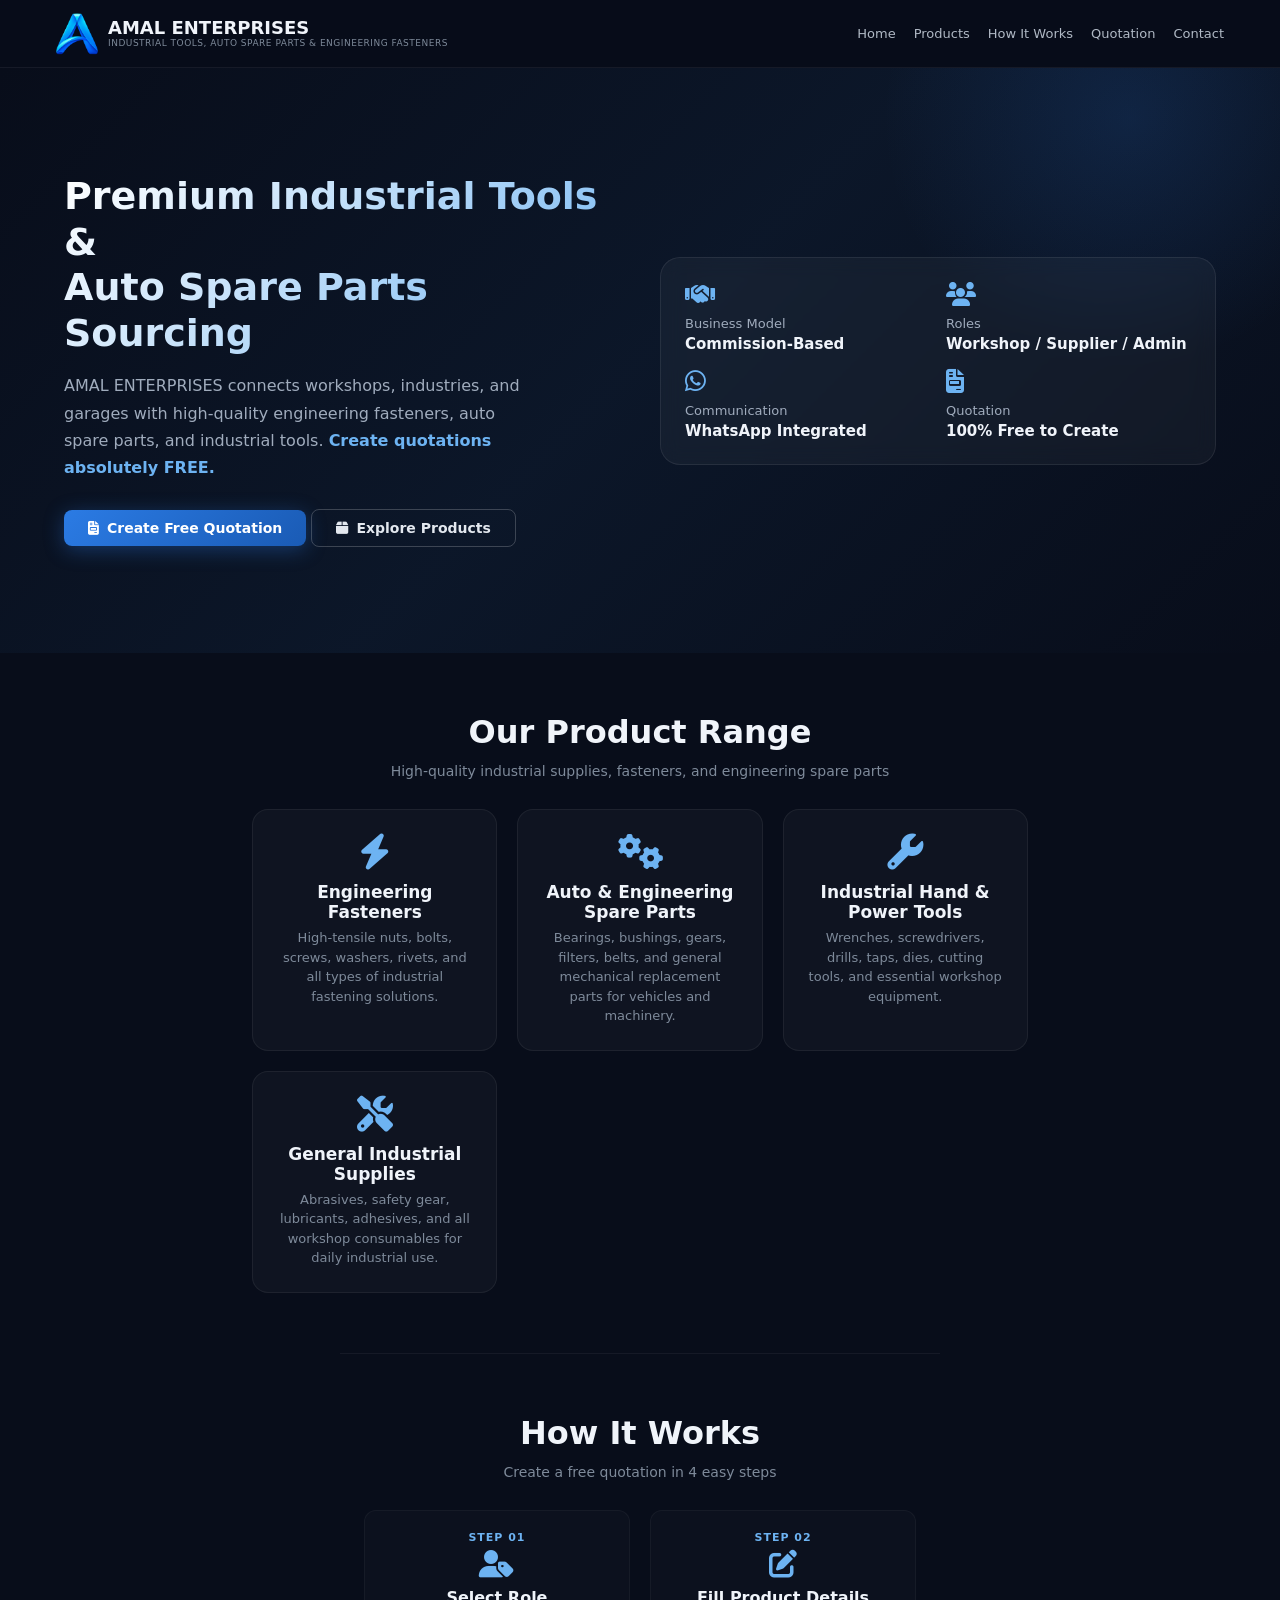
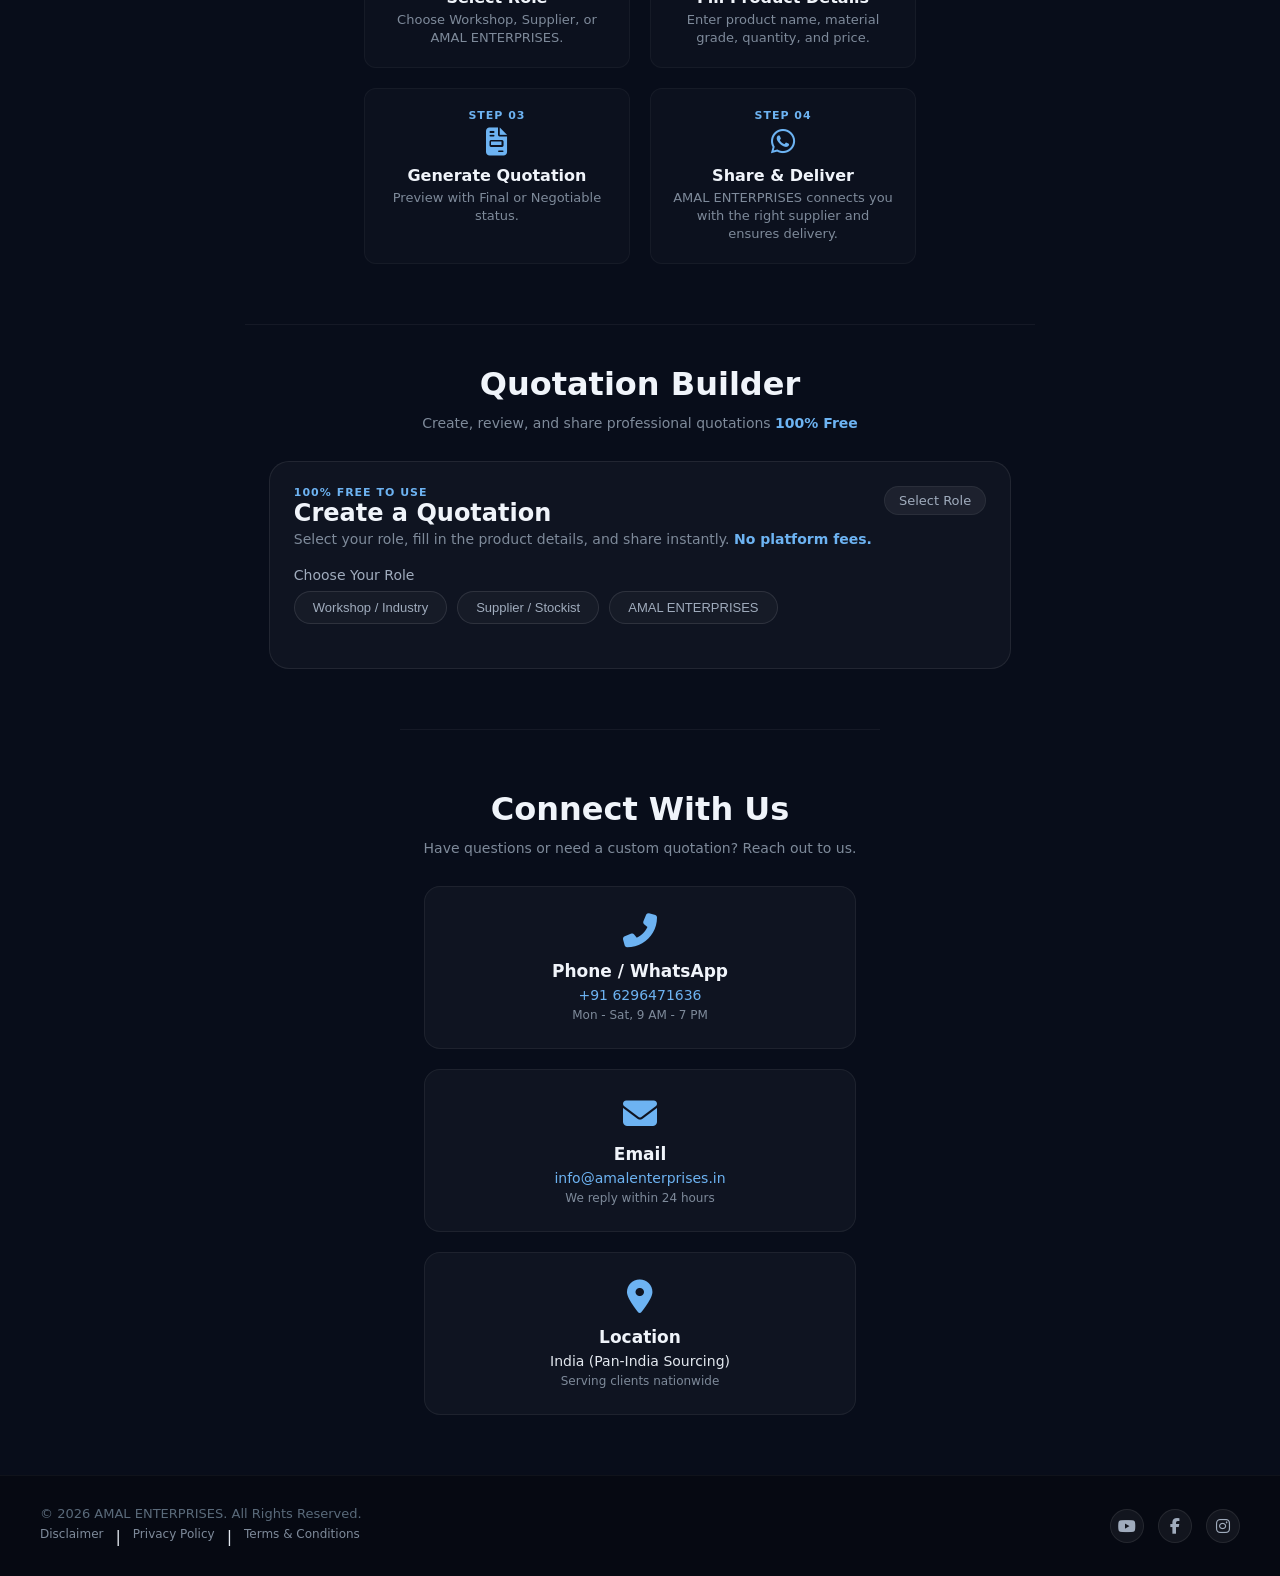
==== index.html @ d587a82f "index.html" ====
<!DOCTYPE html>
<html lang="en">
<head>
    <meta charset="UTF-8">
    <meta name="viewport" content="width=device-width, initial-scale=1.0, maximum-scale=1.0, user-scalable=yes">
    <title>AMAL ENTERPRISES | Industrial Tools & Spare Parts</title>

    <!-- Favicon -->
    <link rel="icon" type="image/png" href="assets/logo.png">
    
    <link rel="stylesheet" href="style.css?v=2.5">
    <link rel="stylesheet" href="https://cdnjs.cloudflare.com/ajax/libs/font-awesome/6.5.2/css/all.min.css">
    
    <style>
        /* ============ SINGLE FILE STYLES ============ */
        * { margin:0; padding:0; box-sizing:border-box; }
        html { scroll-behavior:smooth; }
        body {
            font-family: 'Segoe UI', system-ui, -apple-system, sans-serif;
            background: #080d1a;
            color: #e3e8ef;
            min-height: 100vh;
            display: flex;
            flex-direction: column;
        }
        
        a { text-decoration: none !important; }
        
        /* HEADER */
        header {
            position: fixed; top: 0; left: 0; width: 100%; height: 68px;
            z-index: 1000; background: rgba(8, 13, 26, 0.95);
            backdrop-filter: blur(12px); border-bottom: 1px solid rgba(255,255,255,0.06);
        }
        .navbar {
            max-width: 1200px; height: 100%; margin: 0 auto; padding: 0 16px;
            display: flex; align-items: center; justify-content: space-between;
        }
        .brand {
            display: flex;
            align-items: center;
            gap: 10px;
            text-decoration: none;
        }
        .brand-logo {
            height: 42px;
            width: auto;
            object-fit: contain;
        }
        .brand-text {
            display: flex;
            flex-direction: column;
            justify-content: center;
        }
        .brand-text h1 {
            font-size: 18px;
            font-weight: 700;
            color: #f0f4fa;
            line-height: 1.1;
            margin: 0;
        }
        .brand-text p {
            font-size: 9px;
            letter-spacing: 0.5px;
            color: #7e8a9a;
            text-transform: uppercase;
            margin: 0;
            line-height: 1.2;
        }
        .nav-links { display: flex; align-items: center; gap: 18px; }
        .nav-links a { color: #b0b9c5; font-size: 13px; font-weight: 500; transition: 0.3s; }
        .nav-links a:hover, .nav-links a.active { color: #6db3f2; }
        .menu-button { display: none; cursor: pointer; font-size: 22px; color: #b0b9c5; }

        /* HERO (Desktop faka space komano hoyeche) */
        .hero {
            margin-top: 68px; 
            min-height: 65vh; /* Height komano hoyeche */
            display: flex; align-items: center;
            justify-content: center; position: relative; overflow: hidden;
            background: linear-gradient(135deg, rgba(8, 13, 26, 0.85) 0%, rgba(13, 26, 46, 0.75) 50%, rgba(8, 13, 26, 0.95) 100%),
                        url('https://images.unsplash.com/photo-1504917595217-d4dc5ebe6122?auto=format&fit=crop&w=1920&q=80');
            background-size: cover;
            background-position: center;
        }
        .hero-glow {
            position: absolute; width: 500px; height: 500px;
            background: radial-gradient(circle, rgba(47,128,237,0.15) 0%, transparent 70%);
            top: -200px; right: -100px; border-radius: 50%; pointer-events: none;
        }
        .hero-content {
            max-width: 1200px; padding: 40px 24px; position: relative;
            display: grid; grid-template-columns: 1fr 1fr; gap: 40px; align-items: center;
            width: 100%;
        }
        .hero-text h2 {
            font-size: 38px; font-weight: 700; line-height: 1.2;
            background: linear-gradient(135deg, #ffffff 0%, #6db3f2 100%);
            -webkit-background-clip: text; -webkit-text-fill-color: transparent;
            margin-bottom: 16px;
        }
        .hero-text p { font-size: 16px; line-height: 1.7; color: #a0acbd; max-width: 480px; margin-bottom: 28px; }
        .btn {
            display: inline-flex; align-items: center; gap: 8px; padding: 10px 24px;
            border-radius: 8px; font-size: 14px; font-weight: 600; text-decoration: none;
            transition: 0.3s;
        }
        .btn-primary {
            background: linear-gradient(135deg, #2b7be4, #1a5bb5); color: #fff;
            box-shadow: 0 4px 20px rgba(43,123,228,0.35);
        }
        .btn-primary:hover { transform: translateY(-2px); }
        .btn-outline { border: 1px solid rgba(255,255,255,0.2); color: #e3e8ef; }
        .btn-outline:hover { border-color: #6db3f2; color: #6db3f2; }
        
        .hero-card {
            background: rgba(255,255,255,0.04); backdrop-filter: blur(10px);
            border: 1px solid rgba(255,255,255,0.08); border-radius: 20px; padding: 24px;
            display: grid; grid-template-columns: 1fr 1fr; gap: 16px;
        }
        .hero-card-item { display: flex; flex-direction: column; gap: 4px; }
        .hero-card-item i { font-size: 24px; color: #6db3f2; margin-bottom: 6px; }
        .hero-card-item span { font-size: 13px; color: #a0acbd; }
        .hero-card-item strong { font-size: 15px; color: #f0f4fa; }

        /* PRODUCTS */
        .products-section { padding: 60px 24px; max-width: 1200px; margin: 0 auto; }
        .section-title { text-align: center; font-size: 32px; font-weight: 700; margin-bottom: 12px; color: #f0f4fa; }
        .section-subtitle { text-align: center; font-size: 14px; color: #7e8a9a; margin-bottom: 30px; }
        .product-grid { display: grid; grid-template-columns: repeat(auto-fit, minmax(200px, 1fr)); gap: 20px; }
        .product-card {
            background: rgba(255,255,255,0.03); border: 1px solid rgba(255,255,255,0.06);
            border-radius: 16px; padding: 24px; text-align: center; transition: 0.3s;
        }
        .product-card:hover { transform: translateY(-4px); border-color: rgba(109,179,242,0.3); }
        .product-card i { font-size: 36px; color: #6db3f2; margin-bottom: 12px; }
        .product-card h3 { font-size: 17px; margin-bottom: 6px; color: #f0f4fa; }
        .product-card p { font-size: 13px; color: #7e8a9a; line-height: 1.5; }

        /* STEPS */
        .steps-section { padding: 60px 24px; max-width: 1200px; margin: 0 auto; border-top: 1px solid rgba(255,255,255,0.05); }
        .steps-grid { display: grid; grid-template-columns: repeat(auto-fit, minmax(180px, 1fr)); gap: 20px; margin-top: 20px; }
        .step-card { text-align: center; padding: 20px; background: rgba(255,255,255,0.02); border-radius: 12px; border: 1px solid rgba(255,255,255,0.04); }
        .step-card .step-number { font-size: 11px; font-weight: 700; color: #6db3f2; letter-spacing: 1px; margin-bottom: 6px; }
        .step-card i { font-size: 28px; color: #6db3f2; margin-bottom: 10px; }
        .step-card h4 { color: #f0f4fa; font-size: 16px; margin-bottom: 4px; }
        .step-card p { color: #7e8a9a; font-size: 13px; line-height: 1.4; }

        /* CONTACT */
        .contact-section { padding: 60px 24px; max-width: 1200px; margin: 0 auto; border-top: 1px solid rgba(255,255,255,0.05); }
        .contact-grid { display: grid; grid-template-columns: repeat(auto-fit, minmax(240px, 1fr)); gap: 20px; margin-top: 20px; }
        .contact-card {
            background: rgba(255,255,255,0.03); border: 1px solid rgba(255,255,255,0.06);
            border-radius: 16px; padding: 24px; text-align: center; transition: 0.3s;
        }
        .contact-card:hover { border-color: rgba(109,179,242,0.3); transform: translateY(-4px); }
        .contact-icon { font-size: 34px; color: #6db3f2; margin-bottom: 10px; }
        .contact-card h4 { font-size: 17px; color: #f0f4fa; margin-bottom: 4px; }
        .contact-card p { font-size: 14px; color: #a0acbd; line-height: 1.5; }

        /* FOOTER */
        footer { margin-top: auto; padding: 30px 24px; background: rgba(0,0,0,0.3); border-top: 1px solid rgba(255,255,255,0.04); }
        .footer-inner { max-width: 1200px; margin: 0 auto; display: flex; justify-content: space-between; align-items: center; flex-wrap: wrap; gap: 20px; }
        .footer-inner .copyright { color: #5a6a7a; font-size: 13px; }
        .legal-links { display: flex; gap: 12px; flex-wrap: wrap; margin-top: 6px; }
        .legal-links a { color: #7e8a9a; font-size: 12px; text-decoration: none; transition: 0.3s; }
        .legal-links a:hover { color: #6db3f2; }
        .social-links { display: flex; gap: 14px; }
        .social-links a { width: 34px; height: 34px; display: flex; align-items: center; justify-content: center; border-radius: 50%; background: rgba(255,255,255,0.05); border: 1px solid rgba(255,255,255,0.08); color: #a0acbd; text-decoration: none; transition: 0.3s; }
        .social-links a:hover { border-color: #6db3f2; color: #6db3f2; }

        /* QUOTATION AREA */
        .quotation-section { padding: 40px 24px 60px; max-width: 1100px; margin: 0 auto; border-top: 1px solid rgba(255,255,255,0.05); }
        #quotationArea { background: rgba(255,255,255,0.03); border: 1px solid rgba(255,255,255,0.08); border-radius: 20px; padding: 24px; }

        /* QUOTATION SYSTEM INLINE STYLES */
        .ae-quotation-wrapper { width: 100%; }
        .ae-quotation-header { display: flex; justify-content: space-between; align-items: flex-start; margin-bottom: 20px; flex-wrap: wrap; gap: 12px; }
        .ae-quotation-header h2 { font-size: 24px; font-weight: 600; color: #f0f4fa; margin: 0; }
        .ae-quotation-header p { color: #7e8a9a; font-size: 14px; margin-top: 4px; }
        .ae-small-label { color: #6db3f2; font-size: 11px; text-transform: uppercase; letter-spacing: 1px; font-weight: 600; }
        .ae-admin-status { background: rgba(255,255,255,0.06); padding: 6px 14px; border-radius: 20px; font-size: 13px; color: #a0acbd; border: 1px solid rgba(255,255,255,0.06); }
        .ae-role-box { margin-bottom: 20px; }
        .ae-role-buttons { display: flex; gap: 10px; flex-wrap: wrap; margin-top: 8px; }
        .ae-role-btn { padding: 8px 18px; border: 1px solid rgba(255,255,255,0.1); background: rgba(255,255,255,0.03); color: #a0acbd; border-radius: 30px; cursor: pointer; font-size: 13px; font-weight: 500; transition: 0.3s; }
        .ae-role-btn:hover { border-color: #6db3f2; color: #f0f4fa; }
        .ae-role-btn.selected { background: #2b7be4; border-color: #2b7be4; color: #fff; }
        .ae-form-panel { margin-top: 12px; }
        .ae-form-role-title { font-size: 18px; font-weight: 600; color: #f0f4fa; margin-bottom: 12px; }
        .ae-form-grid { display: grid; grid-template-columns: 1fr 1fr; gap: 14px; }
        .ae-field label { display: block; font-size: 13px; color: #a0acbd; margin-bottom: 4px; }
        .ae-field input, .ae-field select, .ae-field textarea { width: 100%; padding: 10px 14px; border: 1px solid rgba(255,255,255,0.1); border-radius: 8px; background: rgba(255,255,255,0.04); color: #f0f4fa; font-size: 14px; outline: none; transition: 0.3s; }
        .ae-field input:focus, .ae-field select:focus, .ae-field textarea:focus { border-color: #6db3f2; background: rgba(255,255,255,0.06); }
        .ae-quantity-row { display: grid; grid-template-columns: 1fr 1fr 1fr; gap: 14px; }
        .ae-status-options { display: flex; gap: 16px; margin-top: 6px; }
        .ae-status-option { display: flex; align-items: center; gap: 6px; font-size: 14px; color: #a0acbd; cursor: pointer; }
        .ae-status-option input { accent-color: #2b7be4; }
        .ae-generate-btn { width: 100%; padding: 14px; background: linear-gradient(135deg, #2b7be4, #1a5bb5); color: #fff; border: none; border-radius: 10px; font-size: 16px; font-weight: 600; cursor: pointer; transition: 0.3s; margin-top: 12px; }
        .ae-generate-btn:hover { transform: translateY(-2px); box-shadow: 0 6px 28px rgba(43,123,228,0.4); }

        /* LEGAL MODAL */
        .legal-modal-overlay { position: fixed; inset: 0; z-index: 99999; background: rgba(0,0,0,0.8); backdrop-filter: blur(8px); display: none; align-items: center; justify-content: center; padding: 20px; }
        .legal-modal-card { background: #111a2a; border: 1px solid rgba(255,255,255,0.1); border-radius: 20px; padding: 28px; max-width: 600px; width: 100%; max-height: 90vh; position: relative; animation: modalFadeIn 0.3s ease-out; overflow-y: auto; }
        @keyframes modalFadeIn { from { opacity: 0; transform: scale(0.95) translateY(20px); } to { opacity: 1; transform: scale(1) translateY(0); } }
        .legal-close-btn { position: absolute; top: 12px; right: 16px; font-size: 28px; color: #a0acbd; cursor: pointer; background: transparent; border: none; transition: 0.3s; }
        .legal-close-btn:hover { color: #f0f4fa; transform: rotate(90deg); }
        .legal-modal-card h3 { color: #f0f4fa; margin-bottom: 12px; font-size: 20px; }
        .legal-modal-card p, .legal-modal-card li { color: #a0acbd; line-height: 1.7; font-size: 14px; }

        /* MOBILE RESPONSIVE */
        @media (max-width: 900px) { .hero-content { grid-template-columns: 1fr; gap: 24px; } .hero-card { grid-template-columns: 1fr 1fr; } }
        @media (max-width: 700px) {
            .nav-links { display: none; flex-direction: column; position: absolute; top: 68px; left: 0; width: 100%; background: #080d1a; padding: 20px; border-bottom: 1px solid rgba(255,255,255,0.06); gap: 14px; }
            .nav-links.show { display: flex; }
            .menu-button { display: block; }
            .hero-text h2 { font-size: 28px; }
            .hero-card { grid-template-columns: 1fr; }
            .ae-form-grid { grid-template-columns: 1fr; }
            .ae-quantity-row { grid-template-columns: 1fr 1fr; }
            .ae-quantity-row .ae-field:last-child { grid-column: 1 / -1; }
            .footer-inner { flex-direction: column; text-align: center; }
        }
    </style>
</head>
<body>

    <header>
        <div class="navbar">
            <a href="#home" class="brand">
                <img src="assets/logo.png" alt="AMAL ENTERPRISES Logo" class="brand-logo">
                <div class="brand-text">
                    <h1>AMAL ENTERPRISES</h1>
                    <p>Industrial Tools, Auto Spare Parts & Engineering Fasteners</p>
                </div>
            </a>
            <nav class="nav-links" id="navLinks">
                <a href="#home">Home</a>
                <a href="#products">Products</a>
                <a href="#how-it-works">How It Works</a>
                <a href="#quotation">Quotation</a>
                <a href="#contact">Contact</a>
            </nav>
            <div class="menu-button" onclick="toggleMenu()"><i class="fas fa-bars"></i></div>
        </div>
    </header>

    <section class="hero" id="home">
        <div class="hero-glow"></div>
        <div class="hero-content">
            <div class="hero-text">
                <h2>Premium Industrial Tools &<br>Auto Spare Parts Sourcing</h2>
                <p>AMAL ENTERPRISES connects workshops, industries, and garages with high-quality engineering fasteners, auto spare parts, and industrial tools. <strong style="color:#6db3f2;">Create quotations absolutely FREE.</strong></p>
                <a href="#quotation" class="btn btn-primary"><i class="fas fa-file-invoice"></i> Create Free Quotation</a>
                <a href="#products" class="btn btn-outline"><i class="fas fa-box"></i> Explore Products</a>
            </div>
            <div class="hero-card">
                <div class="hero-card-item"><i class="fas fa-handshake"></i><span>Business Model</span><strong>Commission-Based</strong></div>
                <div class="hero-card-item"><i class="fas fa-users"></i><span>Roles</span><strong>Workshop / Supplier / Admin</strong></div>
                <div class="hero-card-item"><i class="fab fa-whatsapp"></i><span>Communication</span><strong>WhatsApp Integrated</strong></div>
                <div class="hero-card-item"><i class="fas fa-file-invoice"></i><span>Quotation</span><strong>100% Free to Create</strong></div>
            </div>
        </div>
    </section>

    <section class="products-section" id="products">
        <h2 class="section-title">Our Product Range</h2>
        <p class="section-subtitle">High-quality industrial supplies, fasteners, and engineering spare parts</p>
        <div class="product-grid">
            <div class="product-card"><i class="fas fa-bolt"></i><h3>Engineering Fasteners</h3><p>High-tensile nuts, bolts, screws, washers, rivets, and all types of industrial fastening solutions.</p></div>
            
            <div class="product-card"><i class="fas fa-cogs"></i><h3>Auto & Engineering Spare Parts</h3><p>Bearings, bushings, gears, filters, belts, and general mechanical replacement parts for vehicles and machinery.</p></div>
            
            <div class="product-card"><i class="fas fa-wrench"></i><h3>Industrial Hand & Power Tools</h3><p>Wrenches, screwdrivers, drills, taps, dies, cutting tools, and essential workshop equipment.</p></div>
            
            <div class="product-card"><i class="fas fa-tools"></i><h3>General Industrial Supplies</h3><p>Abrasives, safety gear, lubricants, adhesives, and all workshop consumables for daily industrial use.</p></div>
        </div>
    </section>

    <section class="steps-section" id="how-it-works">
        <h2 class="section-title">How It Works</h2>
        <p class="section-subtitle">Create a free quotation in 4 easy steps</p>
        <div class="steps-grid">
            <div class="step-card"><div class="step-number">STEP 01</div><i class="fas fa-user-tag"></i><h4>Select Role</h4><p>Choose Workshop, Supplier, or AMAL ENTERPRISES.</p></div>
            <div class="step-card"><div class="step-number">STEP 02</div><i class="fas fa-edit"></i><h4>Fill Product Details</h4><p>Enter product name, material grade, quantity, and price.</p></div>
            <div class="step-card"><div class="step-number">STEP 03</div><i class="fas fa-file-invoice"></i><h4>Generate Quotation</h4><p>Preview with Final or Negotiable status.</p></div>
            <div class="step-card"><div class="step-number">STEP 04</div><i class="fab fa-whatsapp"></i><h4>Share & Deliver</h4><p>AMAL ENTERPRISES connects you with the right supplier and ensures delivery.</p></div>
        </div>
    </section>

    <section class="quotation-section" id="quotation">
        <h2 class="section-title">Quotation Builder</h2>
        <p class="section-subtitle">Create, review, and share professional quotations <strong style="color:#6db3f2;">100% Free</strong></p>
        <div id="quotationArea"></div>
    </section>

    <section class="contact-section" id="contact">
        <h2 class="section-title">Connect With Us</h2>
        <p class="section-subtitle">Have questions or need a custom quotation? Reach out to us.</p>
        <div class="contact-grid">
            <div class="contact-card">
                <div class="contact-icon"><i class="fas fa-phone-alt"></i></div>
                <h4>Phone / WhatsApp</h4>
                <p><a href="tel:+916296471636" style="color:#6db3f2;">+91 6296471636</a></p>
                <p style="font-size:12px; color:#7e8a9a;">Mon - Sat, 9 AM - 7 PM</p>
            </div>
            <div class="contact-card">
                <div class="contact-icon"><i class="fas fa-envelope"></i></div>
                <h4>Email</h4>
                <p><a href="mailto:info@amalenterprises.in" style="color:#6db3f2;">info@amalenterprises.in</a></p>
                <p style="font-size:12px; color:#7e8a9a;">We reply within 24 hours</p>
            </div>
            <div class="contact-card">
                <div class="contact-icon"><i class="fas fa-map-marker-alt"></i></div>
                <h4>Location</h4>
                <p style="color:#e3e8ef;">India (Pan-India Sourcing)</p>
                <p style="font-size:12px; color:#7e8a9a;">Serving clients nationwide</p>
            </div>
        </div>
    </section>

    <footer>
        <div class="footer-inner">
            <div>
                <!-- ✅ কপিরাইট টেক্সটে "All Rights Reserved" যুক্ত করা হয়েছে -->
                <div class="copyright">&copy; <span id="currentYear"></span> AMAL ENTERPRISES. All Rights Reserved.</div>
                <div class="legal-links">
                    <a href="#" onclick="openLegalModal('disclaimer')">Disclaimer</a> |
                    <a href="#" onclick="openLegalModal('privacy')">Privacy Policy</a> |
                    <a href="#" onclick="openLegalModal('terms')">Terms & Conditions</a>
                </div>
            </div>
            <div class="social-links">
                <a href="#" aria-label="YouTube"><i class="fab fa-youtube"></i></a>
                <a href="#" aria-label="Facebook"><i class="fab fa-facebook-f"></i></a>
                <a href="#" aria-label="Instagram"><i class="fab fa-instagram"></i></a>
            </div>
        </div>
    </footer>

    <!-- LEGAL MODALS -->
    <div id="legalModal" class="legal-modal-overlay">
        <div class="legal-modal-card">
            <button class="legal-close-btn" onclick="closeLegalModal()">&times;</button>
            <h3 id="legalModalTitle">Legal Policy</h3>
            <div id="legalModalContent">
                <p>Loading...</p>
            </div>
        </div>
    </div>

    <!-- JAVASCRIPT -->
    <script>
        // --- Mobile Menu ---
        function toggleMenu() {
            document.getElementById("navLinks").classList.toggle("show");
        }
        
        // অটোমেটিক কপিরাইট ইয়ার
        document.getElementById("currentYear").textContent = new Date().getFullYear();

        document.querySelectorAll(".nav-links a").forEach(link => {
            link.addEventListener("click", function() {
                document.getElementById("navLinks").classList.remove("show");
            });
        });

        // --- Legal Modal Contents ---
        const legalContents = {
            disclaimer: {
                title: "Disclaimer",
                content: `<p><strong>General Information</strong></p><p>The information provided by AMAL ENTERPRISES is for general informational purposes only. We make no representation or warranty of any kind regarding the accuracy, adequacy, validity, or completeness of any information on the site.</p><br><p><strong>Limitation of Liability</strong></p><p>In no event shall AMAL ENTERPRISES be liable for any direct, indirect, incidental, or consequential damages arising out of your use of this website.</p>`
            },
            privacy: {
                title: "Privacy Policy",
                content: `<p><strong>Information We Collect</strong></p><p>We collect your name, company, email, and phone number when you use our quotation system.</p><br><p><strong>How We Use Your Information</strong></p><p>We use it to connect you with buyers/suppliers and improve our services. We do not sell or trade your data.</p>`
            },
            terms: {
                title: "Terms & Conditions",
                content: `<p><strong>Acceptance of Terms</strong></p><p>By using this website, you agree to these terms. AMAL ENTERPRISES acts as a facilitator and does not guarantee product quality or delivery.</p><br><p><strong>User Responsibilities</strong></p><p>Users are responsible for the accuracy of the information they provide.</p>`
            }
        };

        function openLegalModal(type) {
            const modal = document.getElementById("legalModal");
            document.getElementById("legalModalTitle").textContent = legalContents[type].title;
            document.getElementById("legalModalContent").innerHTML = legalContents[type].content;
            modal.style.display = "flex";
            document.body.style.overflow = "hidden";
        }

        function closeLegalModal() {
            document.getElementById("legalModal").style.display = "none";
            document.body.style.overflow = "auto";
        }

        // Close modal when clicking outside
        document.getElementById("legalModal").addEventListener("click", function(e) {
            if (e.target === this) closeLegalModal();
        });

        // --- COMPLETE QUOTATION SYSTEM ---
        (function() {
            "use strict";

            const COMPANY_NAME = "AMAL ENTERPRISES";
            const ADMIN_WHATSAPP = "916296471636";
            const APPS_SCRIPT_URL = "https://script.google.com/macros/s/AKfycby5Laifn1XVxLbKUFriCzaOTj9gqNBFJWG4IPIV18Qa_bD2EWFC_nRFpG2_bi6qWXITqw/exec";
            const API_TOKEN = "AmalQuotation2026_9x7Qm2";
            let currentRole = "";

            /* Product Categories */
            const PRODUCT_CATEGORIES = [
                "Engineering Fasteners",
                "Auto & Engineering Spare Parts",
                "Industrial Hand & Power Tools",
                "General Industrial Supplies",
                "Other / Custom Product"
            ];
            const UNITS = ["piece", "set", "box", "kg", "metre", "dozen", "pair", "pack"];

            // Contact Info from the page (Auto-fill for Admin)
            const CONTACT_PHONE = "916296471636";
            const CONTACT_EMAIL = "info@amalenterprises.in";

            function numberValue(v) { const n = Number.parseFloat(v); return Number.isFinite(n) && n >= 0 ? n : 0; }
            function formatMoney(v) { return "₹" + numberValue(v).toLocaleString("en-IN", {minimumFractionDigits:2, maximumFractionDigits:2}); }
            function formatQuantity(v) { return numberValue(v).toLocaleString("en-IN", {maximumFractionDigits:6}); }
            function getDate() { return new Date().toLocaleDateString("en-IN", {day:"2-digit", month:"short", year:"numeric"}); }
            function escapeHTML(v) { return String(v??"").replace(/&/g,"&amp;").replace(/</g,"&lt;").replace(/>/g,"&gt;").replace(/"/g,"&quot;").replace(/'/g,"&#039;"); }
            function quotationNumber() { const now = new Date(); const date = now.getFullYear()+String(now.getMonth()+1).padStart(2,"0")+String(now.getDate()).padStart(2,"0"); const random = Math.floor(1000+Math.random()*9000); return "AE-"+date+"-"+random; }
            function normalizeMobile(v) { let num = String(v||"").replace(/\D/g,""); if(num.length===10) return "91"+num; if(num.length===12 && num.startsWith("91")) return num; return ""; }
            function openWhatsApp(recipient, message) { const mobile = normalizeMobile(recipient); if(!mobile) { alert("Please enter a valid 10 digit mobile number."); return; } window.open("https://wa.me/"+mobile+"?text="+encodeURIComponent(message), "_blank", "noopener"); }

            function createQuotationSystem() {
                const area = document.getElementById("quotationArea");
                if(!area) return;
                area.innerHTML = `
                    <div class="ae-quotation-wrapper">
                        <div class="ae-quotation-header">
                            <div>
                                <div class="ae-small-label">100% Free to Use</div>
                                <h2>Create a Quotation</h2>
                                <p>Select your role, fill in the product details, and share instantly. <strong style="color:#6db3f2;">No platform fees.</strong></p>
                            </div>
                            <div class="ae-admin-status" id="aeAdminStatus">Select Role</div>
                        </div>
                        <div class="ae-role-box">
                            <div class="ae-field-label" style="font-size:14px; color:#a0acbd; margin-bottom:8px;">Choose Your Role</div>
                            <div class="ae-role-buttons">
                                <button type="button" class="ae-role-btn" data-role="buyer">Workshop / Industry</button>
                                <button type="button" class="ae-role-btn" data-role="supplier">Supplier / Stockist</button>
                                <button type="button" class="ae-role-btn" data-role="admin">AMAL ENTERPRISES</button>
                            </div>
                        </div>
                        <div class="ae-form-panel" id="aeFormPanel" hidden>
                            <div class="ae-form-role-title" id="aeRoleTitle"></div>
                            <div class="ae-form-grid">
                                <div class="ae-field"><label>Full Name *</label><input id="aeName" type="text" placeholder="Enter your full name"></div>
                                <div class="ae-field"><label>Company / Workshop Name *</label><input id="aeCompany" type="text" placeholder="Enter company or workshop name"></div>
                                <div class="ae-field"><label>Mobile Number *</label><input id="aeMobile" type="tel" maxlength="10" placeholder="10-digit mobile"></div>
                                <div class="ae-field"><label>Email (Optional)</label><input id="aeEmail" type="email" placeholder="Email address"></div>
                                <div class="ae-field"><label>Product Category *</label><select id="aeCategory"><option value="">Select Product Category</option>${PRODUCT_CATEGORIES.map(i => `<option value="${escapeHTML(i)}">${escapeHTML(i)}</option>`).join("")}</select></div>
                                <div class="ae-field"><label>Product Name / Size *</label><input id="aeProduct" type="text" placeholder="e.g. M12 Bolt, #8 Screw, Tap Die Set"></div>
                            </div>
                            <div class="ae-field" id="aeAdminRecipientBox" hidden><label>Send To Mobile (Recipient) *</label><input id="aeRecipientMobile" type="tel" maxlength="10" placeholder="10-digit mobile"></div>
                            <div class="ae-field"><label>Specification / Material Grade *</label><textarea id="aeSpecification" rows="3" placeholder="e.g. SS304, High Tensile, Thread Size M12, Weight 2kg, Hardness HRC..."></textarea></div>
                            <div class="ae-quantity-row">
                                <div class="ae-field"><label>Quantity *</label><input id="aeQuantity" type="number" min="0.000001" step="any" placeholder="Quantity"></div>
                                <div class="ae-field"><label>Unit *</label><select id="aeUnit"><option value="">Unit</option>${UNITS.map(u => `<option value="${escapeHTML(u)}">${escapeHTML(u)}</option>`).join("")}</select></div>
                                <div class="ae-field"><label>Unit Price (₹) *</label><input id="aePrice" type="number" min="0" step="0.01" placeholder="Price per unit"></div>
                            </div>
                            <div style="margin:12px 0; font-size:18px; font-weight:600; text-align:right; color:#6db3f2;" id="aeLiveTotal">Estimated Total: ₹0.00</div>
                            <div class="ae-status-section">
                                <label style="font-size:14px; color:#a0acbd; margin-bottom:6px; display:block;">Quotation Status *</label>
                                <div class="ae-status-options">
                                    <label class="ae-status-option"><input type="radio" name="aeQuotationStatus" value="Final Quotation"> Final Quotation</label>
                                    <label class="ae-status-option"><input type="radio" name="aeQuotationStatus" value="Negotiable"> Negotiable</label>
                                </div>
                            </div>
                            <div id="aeNegotiationNote" style="display:none; background:rgba(255,200,50,0.1); border-left:3px solid #f0b040; padding:10px; border-radius:6px; color:#f0d080; font-size:14px; margin-bottom:12px;">Price and delivery terms are negotiable.</div>
                            <button type="button" class="ae-generate-btn" id="aeGenerateBtn"><i class="fas fa-file-invoice" style="margin-right:8px;"></i> Create Free Quotation</button>
                            <div id="aeSaveStatus" style="margin-top:12px; text-align:center; font-size:14px;"></div>
                        </div>
                    </div>
                    <div class="ae-modal-overlay" id="aeModal" hidden>
                        <div class="ae-modal-card">
                            <button class="ae-close-btn" id="aeCloseModal">×</button>
                            <div class="ae-preview-document" id="aePreviewDocument"></div>
                            <div class="ae-action-buttons" id="aeActionButtons"></div>
                        </div>
                    </div>
                `;
                bindEvents();
            }

            function bindEvents() {
                document.querySelectorAll(".ae-role-btn").forEach(b => b.addEventListener("click", function() { selectRole(this.dataset.role); }));
                document.getElementById("aeGenerateBtn").addEventListener("click", generateQuotation);
                document.getElementById("aeCloseModal").addEventListener("click", closePreview);
                document.getElementById("aeModal").addEventListener("click", function(e) { if (e.target === e.currentTarget) closePreview(); });
                ["aeQuantity","aePrice","aeUnit"].forEach(id => {
                    const el = document.getElementById(id);
                    el.addEventListener("input", updateLiveCalculation);
                    el.addEventListener("change", updateLiveCalculation);
                });
                document.querySelectorAll('input[name="aeQuotationStatus"]').forEach(r => r.addEventListener("change", updateLiveCalculation));
            }

            function selectRole(role) {
                currentRole = role;
                document.querySelectorAll(".ae-role-btn").forEach(b => b.classList.toggle("selected", b.dataset.role === role));
                const name = role === "buyer" ? "Workshop / Industry" : role === "supplier" ? "Supplier / Stockist" : "AMAL ENTERPRISES";
                document.getElementById("aeAdminStatus").textContent = name + " Mode";
                document.getElementById("aeRoleTitle").textContent = name + " Quotation";
                document.getElementById("aeFormPanel").hidden = false;
                
                // ✅ Admin role select korle Contact info auto fill hobe
                const nameInput = document.getElementById("aeName");
                const mobileInput = document.getElementById("aeMobile");
                const emailInput = document.getElementById("aeEmail");
                const recipientBox = document.getElementById("aeAdminRecipientBox");

                if (role === "admin") {
                    recipientBox.hidden = false;
                    nameInput.placeholder = "AMAL ENTERPRISES (Auto-filled)";
                    mobileInput.placeholder = "916296471636 (Auto-filled)";
                    emailInput.placeholder = "info@amalenterprises.in (Auto-filled)";
                } else {
                    recipientBox.hidden = true;
                    nameInput.placeholder = "Enter your full name";
                    mobileInput.placeholder = "10-digit mobile";
                    emailInput.placeholder = "Email address";
                }
            }

            function updateLiveCalculation() {
                const q = numberValue(document.getElementById("aeQuantity").value);
                const p = numberValue(document.getElementById("aePrice").value);
                document.getElementById("aeLiveTotal").textContent = "Estimated Total: " + formatMoney(q * p);
                const sel = document.querySelector('input[name="aeQuotationStatus"]:checked');
                document.getElementById("aeNegotiationNote").style.display = (sel && sel.value === "Negotiable") ? "block" : "none";
            }

            function getFormData() {
                const status = document.querySelector('input[name="aeQuotationStatus"]:checked');
                const q = numberValue(document.getElementById("aeQuantity").value);
                const p = numberValue(document.getElementById("aePrice").value);
                const m = document.getElementById("aeMobile").value.replace(/\D/g, "").slice(0, 10);
                const r = document.getElementById("aeRecipientMobile").value.replace(/\D/g, "").slice(0, 10);
                return {
                    role: currentRole,
                    roleName: currentRole === "buyer" ? "Workshop / Industry" : currentRole === "supplier" ? "Supplier / Stockist" : "AMAL ENTERPRISES",
                    name: document.getElementById("aeName").value.trim(),
                    company: document.getElementById("aeCompany").value.trim(),
                    mobile: m,
                    email: document.getElementById("aeEmail").value.trim(),
                    category: document.getElementById("aeCategory").value,
                    product: document.getElementById("aeProduct").value.trim(),
                    specification: document.getElementById("aeSpecification").value.trim(),
                    quantity: q,
                    unit: document.getElementById("aeUnit").value,
                    price: p,
                    total: q * p,
                    status: status ? status.value : "",
                    recipient: r
                };
            }

            function validateData(data) {
                if (!data.role) { alert("Please select a role first."); return false; }
                if (!data.name) { alert("Please enter your full name."); return false; }
                if (!data.company) { alert("Please enter your company or workshop name."); return false; }
                if (!/^[0-9]{10}$/.test(data.mobile)) { alert("Please enter a valid 10-digit mobile number."); return false; }
                if (data.email && !/^[^\s@]+@[^\s@]+\.[^\s@]+$/.test(data.email)) { alert("Please enter a valid email or leave blank."); return false; }
                if (!data.category) { alert("Please select a product category."); return false; }
                if (!data.product) { alert("Please enter the product name or size."); return false; }
                if (!(data.quantity > 0)) { alert("Please enter a valid quantity."); return false; }
                if (!data.unit) { alert("Please select a unit."); return false; }
                if (!(data.price > 0)) { alert("Please enter a valid unit price."); return false; }
                if (!data.status) { alert("Please select a quotation status."); return false; }
                if (data.roleName === "AMAL ENTERPRISES" && !/^[0-9]{10}$/.test(data.recipient)) { alert("Please enter the recipient's 10-digit mobile number."); return false; }
                return true;
            }

            function generateQuotation() {
                if (!currentRole) { alert("Please select a role first."); return; }
                const data = getFormData();
                if (!validateData(data)) return;
                const quoteNo = quotationNumber();
                showPreview(data, quoteNo);
                if (data.status === "Final Quotation") saveFinalQuotation(data, quoteNo);
            }

            function showPreview(data, quoteNo) {
                const box = document.getElementById("aePreviewDocument");
                box.innerHTML = `
                    <div style="display:flex; justify-content:space-between; border-bottom:1px solid #dce2ea; padding-bottom:12px; margin-bottom:12px;">
                        <div style="font-size:22px; font-weight:700; color:#111a2a;">${COMPANY_NAME}</div>
                        <div style="text-align:right;"><strong style="font-size:16px;">QUOTATION</strong><br><span style="font-size:12px; color:#5a6a7a;">${escapeHTML(quoteNo)}</span><br><span style="font-size:12px; color:#5a6a7a;">${escapeHTML(getDate())}</span></div>
                    </div>
                    <div style="font-size:14px; font-weight:600; color:#2b7be4; margin:8px 0 16px;">${escapeHTML(data.roleName)} Quotation</div>
                    <div style="display:grid; grid-template-columns:1fr 1fr; gap:12px; margin-bottom:16px;">
                        <div style="background:#eef2f7; padding:10px; border-radius:6px;"><small style="font-size:11px; color:#5a6a7a;">Name</small><strong style="font-size:14px; color:#1a1a2e;">${escapeHTML(data.name)}</strong></div>
                        <div style="background:#eef2f7; padding:10px; border-radius:6px;"><small style="font-size:11px; color:#5a6a7a;">Company</small><strong style="font-size:14px; color:#1a1a2e;">${escapeHTML(data.company)}</strong></div>
                        <div style="background:#eef2f7; padding:10px; border-radius:6px;"><small style="font-size:11px; color:#5a6a7a;">Mobile</small><strong style="font-size:14px; color:#1a1a2e;">${escapeHTML(data.mobile)}</strong></div>
                        ${data.email ? `<div style="background:#eef2f7; padding:10px; border-radius:6px;"><small style="font-size:11px; color:#5a6a7a;">Email</small><strong style="font-size:14px; color:#1a1a2e;">${escapeHTML(data.email)}</strong></div>` : ''}
                    </div>
                    <div style="border:1px solid #dce2ea; border-radius:8px; overflow:hidden; margin:12px 0;">
                        <div style="background:#e4e9f0; font-weight:600; display:grid; grid-template-columns:2fr 1fr 1.5fr 1.5fr; padding:10px;">
                            <span>Product</span><span>Qty</span><span>Unit Price</span><span>Total</span>
                        </div>
                        <div style="display:grid; grid-template-columns:2fr 1fr 1.5fr 1.5fr; padding:10px; border-top:1px solid #dce2ea;">
                            <span><small style="display:block; color:#5a6a7a;">${escapeHTML(data.category)}</small><strong>${escapeHTML(data.product)}</strong></span>
                            <span>${formatQuantity(data.quantity)} ${escapeHTML(data.unit)}</span>
                            <span>${formatMoney(data.price)} / ${escapeHTML(data.unit)}</span>
                            <strong style="color:#2b7be4;">${formatMoney(data.total)}</strong>
                        </div>
                    </div>
                    ${data.specification ? `<div style="margin:12px 0; padding:10px; background:#eef2f7; border-radius:6px;"><small style="display:block; color:#5a6a7a; margin-bottom:4px;">Specification / Grade</small><p style="margin:0; font-size:14px;">${escapeHTML(data.specification)}</p></div>` : ''}
                    <div style="display:flex; justify-content:space-between; align-items:center; margin-top:12px; padding-top:12px; border-top:1px solid #dce2ea;">
                        <div><small style="display:block; color:#5a6a7a;">Status</small><strong style="${data.status === 'Negotiable' ? 'color:#b87a2a;' : 'color:#1a8a4a;'}">${escapeHTML(data.status)}</strong></div>
                        <div style="text-align:right;"><small style="display:block; color:#5a6a7a;">Total</small><strong style="font-size:20px; color:#111a2a;">${formatMoney(data.total)}</strong></div>
                    </div>
                    ${data.status === 'Negotiable' ? `<div style="background:#fdf3e0; border:1px solid #f0dbb8; padding:10px; border-radius:6px; font-size:13px; color:#7a5a2a; margin-top:12px;">Price is subject to negotiation and commercial discussion.</div>` : ''}
                    <div style="margin-top:12px; padding:10px; background:#e8f0fe; border-radius:6px; border:1px solid #d0e0f0; text-align:center; font-size:13px; color:#1a5a8a;">
                        <i class="fas fa-check-circle" style="color:#2b7be4;"></i> This quotation is 100% FREE to create. No platform fees applied.
                    </div>
                `;
                createActionButtons(data, quoteNo);
                document.getElementById("aeModal").hidden = false;
                document.body.style.overflow = 'hidden';
            }

            function createActionButtons(data, quoteNo) {
                const buttons = document.getElementById("aeActionButtons");
                buttons.innerHTML = `
                    <button class="ae-whatsapp-btn" id="aeWhatsAppBtn"><i class="fab fa-whatsapp" style="margin-right:6px;"></i> Share via WhatsApp</button>
                    <button class="ae-secondary-btn" id="aeCloseActionBtn">Close</button>
                `;
                document.getElementById("aeWhatsAppBtn").addEventListener("click", function() {
                    // ✅ Sending WhatsApp based on Role
                    let recipient = data.roleName === "AMAL ENTERPRISES" ? data.recipient : ADMIN_WHATSAPP;
                    openWhatsApp(recipient, createWhatsAppMessage(data, quoteNo));
                });
                document.getElementById("aeCloseActionBtn").addEventListener("click", closePreview);
            }

            function createWhatsAppMessage(data, quoteNo) {
                let msg = `*${COMPANY_NAME}*\n*Quotation*\n\nQuotation No: ${quoteNo}\nDate: ${getDate()}\n\nRole: ${data.roleName}\n\nName: ${data.name}\nCompany: ${data.company}\nMobile: ${data.mobile}`;
                if (data.email) msg += `\nEmail: ${data.email}`;
                msg += `\n\nProduct Category: ${data.category}\nProduct: ${data.product}\nQuantity: ${formatQuantity(data.quantity)} ${data.unit}\nUnit Price: ${formatMoney(data.price)} / ${data.unit}\nEstimated Total: ${formatMoney(data.total)}\n\nQuotation Status: *${data.status}*`;
                if (data.specification) msg += `\n\nDescription / Specification:\n${data.specification}`;
                if (data.status === "Negotiable") msg += `\n\nPrice is negotiable. Commercial terms can be discussed.`;
                if (data.roleName === "Supplier") msg += `\n\nPlease share/confirm your best supply price and commercial terms with AMAL ENTERPRISES.`;
                if (data.roleName === "Buyer") msg += `\n\nPlease confirm the requirement and commercial terms.`;
                if (data.roleName === "AMAL ENTERPRISES") msg += `\n\nPrepared by:\n${COMPANY_NAME}`;
                msg += `\n\n✅ This quotation was created 100% FREE on AMAL ENTERPRISES platform.`;
                return msg;
            }

            function saveFinalQuotation(data, quoteNo) {
                const status = document.getElementById("aeSaveStatus");
                if (!APPS_SCRIPT_URL || APPS_SCRIPT_URL.includes("PASTE_YOUR")) {
                    status.textContent = "Quotation created. Google Sheet is not connected yet.";
                    status.style.color = "#f0d080";
                    return;
                }
                status.textContent = "Saving final quotation...";
                status.style.color = "#6db3f2";
                const payload = {
                    token: API_TOKEN,
                    action: "saveFinalQuotation",
                    quoteNo: quoteNo,
                    date: getDate(),
                    role: data.roleName,
                    name: data.name,
                    company: data.company,
                    mobile: data.mobile,
                    email: data.email || "",
                    category: data.category,
                    product: data.product,
                    specification: data.specification || "",
                    quantity: data.quantity,
                    unit: data.unit,
                    price: data.price,
                    total: data.total,
                    status: data.status
                };
                fetch(APPS_SCRIPT_URL, {
                    method: "POST",
                    mode: "no-cors",
                    headers: { "Content-Type": "application/x-www-form-urlencoded" },
                    body: new URLSearchParams(payload).toString()
                })
                .then(() => {
                    status.textContent = "✅ Final quotation saved to Google Sheet. PDF is being generated.";
                    status.style.color = "#4caf50";
                })
                .catch((error) => {
                    console.error("Submission error:", error);
                    status.textContent = "⚠️ Quotation created, but database submission failed.";
                    status.style.color = "#f44336";
                });
            }

            function closePreview() {
                document.getElementById("aeModal").hidden = true;
                document.body.style.overflow = '';
            }

            if (document.readyState === "loading") document.addEventListener("DOMContentLoaded", createQuotationSystem);
            else createQuotationSystem();
        })();
    </script>
</body>
</html>
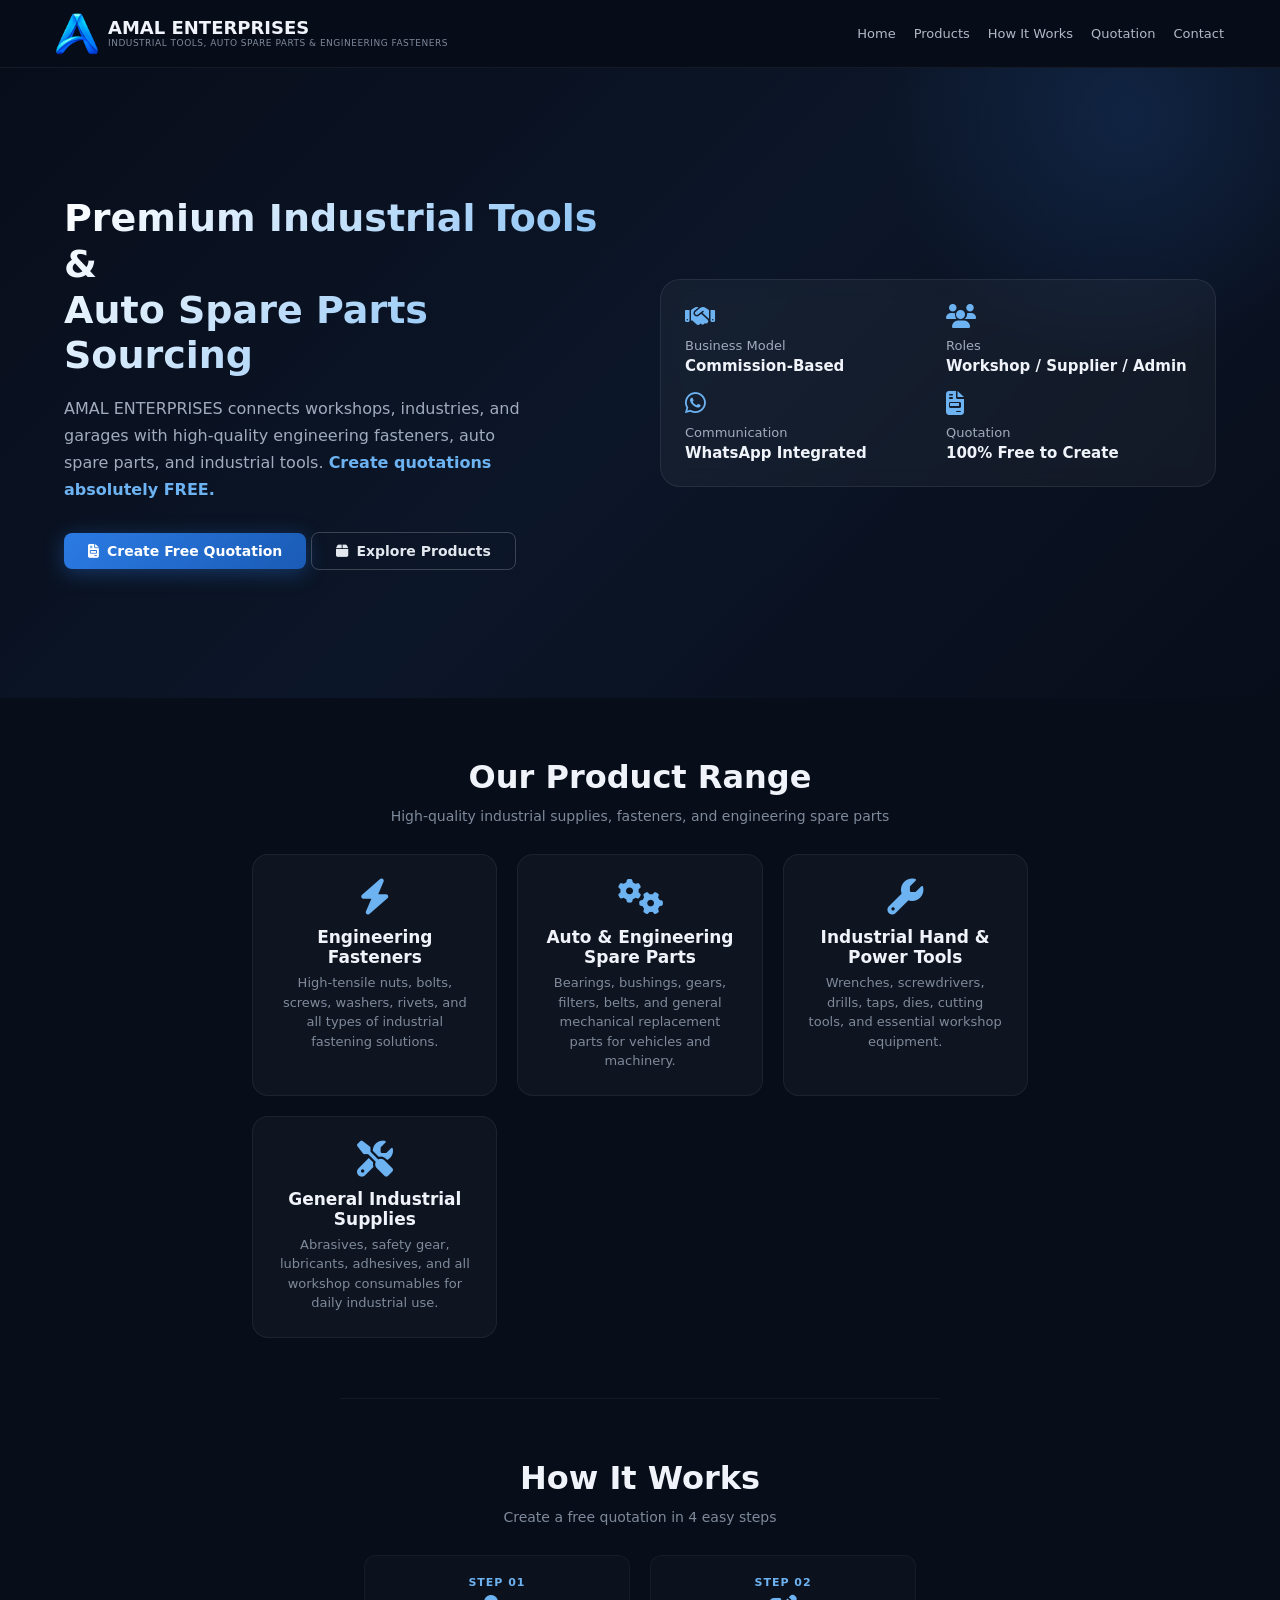
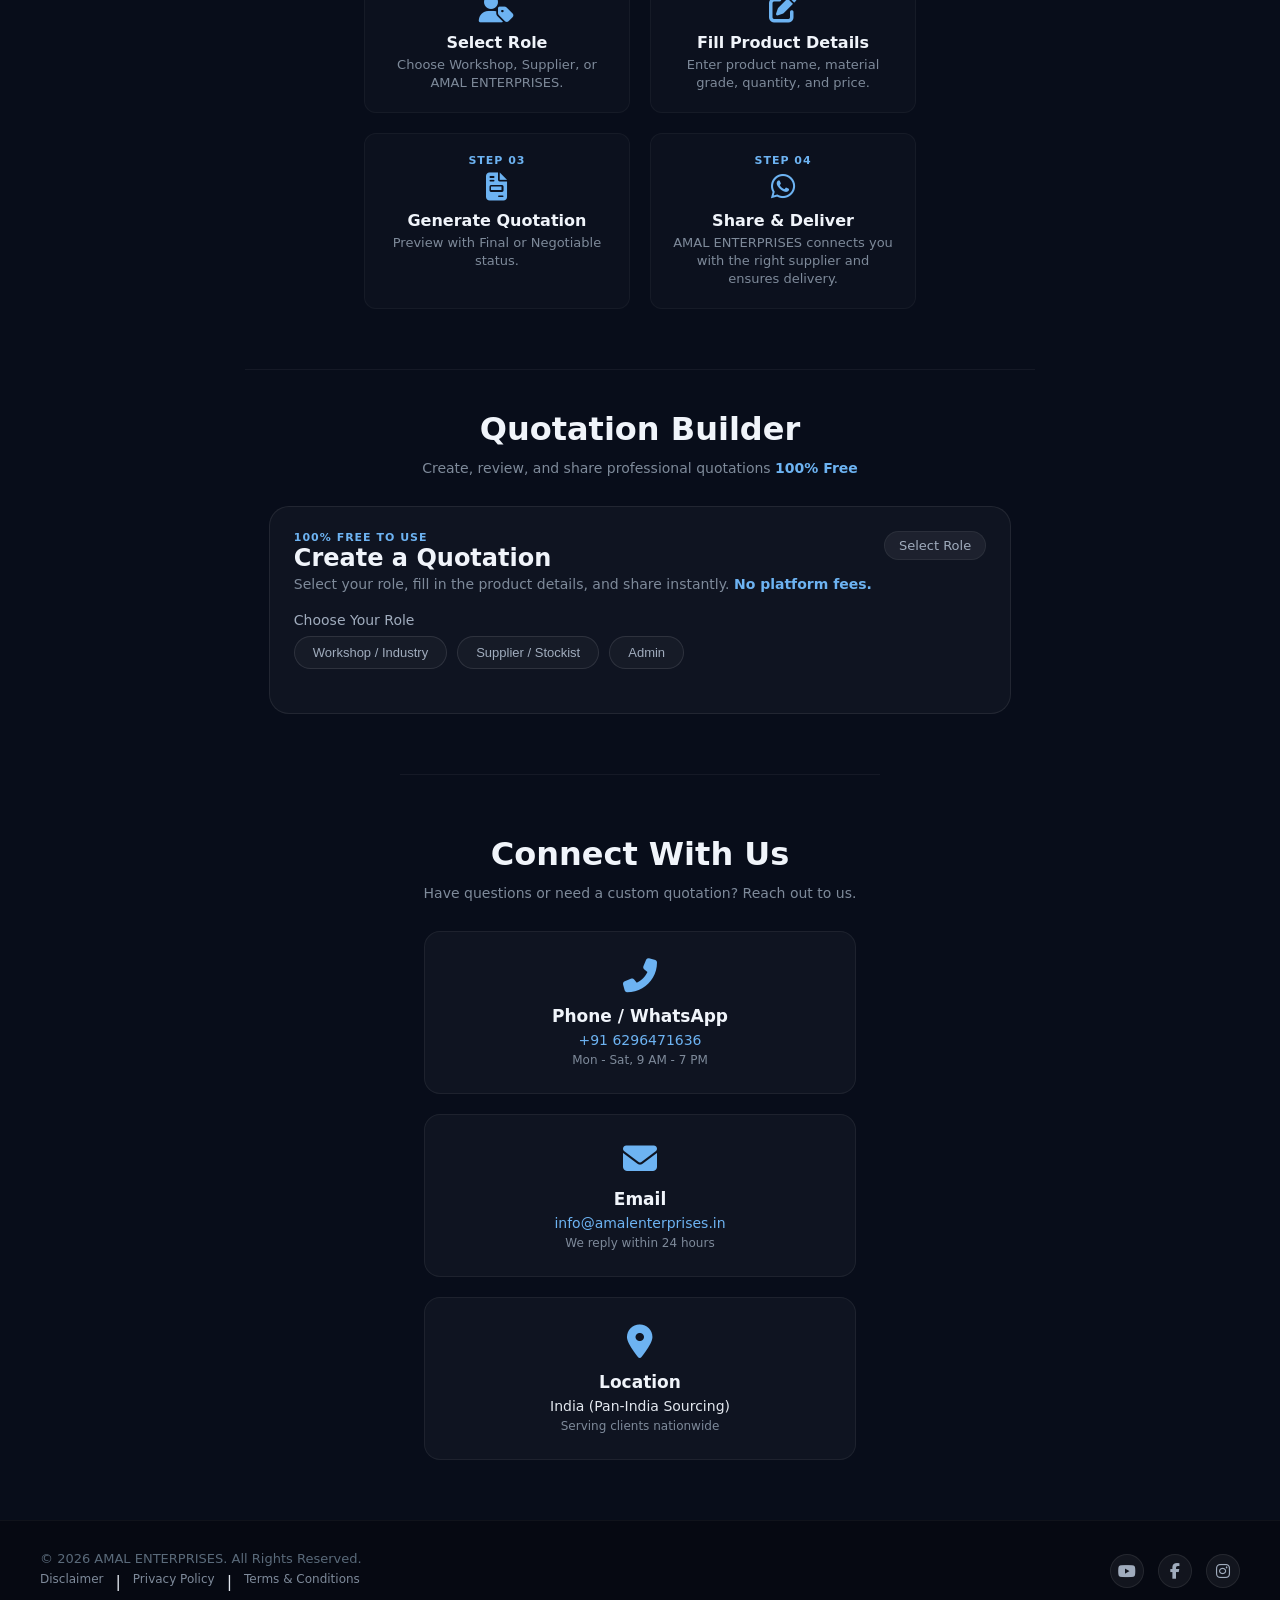
==== commit f3fa03aa: "index.html" ====
--- a/index.html
+++ b/index.html
@@ -3,12 +3,12 @@
 <head>
     <meta charset="UTF-8">
     <meta name="viewport" content="width=device-width, initial-scale=1.0, maximum-scale=1.0, user-scalable=yes">
-    <title>AMAL ENTERPRISES | Industrial Tools & Spare Parts</title>
+    <title>AMAL ENTERPRISES | Industrial Tools, Auto Spare Parts & Engineering Fasteners</title>
 
     <!-- Favicon -->
     <link rel="icon" type="image/png" href="assets/logo.png">
     
-    <link rel="stylesheet" href="style.css?v=2.5">
+    <link rel="stylesheet" href="style.css?v=2.6">
     <link rel="stylesheet" href="https://cdnjs.cloudflare.com/ajax/libs/font-awesome/6.5.2/css/all.min.css">
     
     <style>
@@ -72,16 +72,15 @@
         .nav-links a:hover, .nav-links a.active { color: #6db3f2; }
         .menu-button { display: none; cursor: pointer; font-size: 22px; color: #b0b9c5; }
 
-        /* HERO (Desktop faka space komano hoyeche) */
+        /* HERO - Smaller Gap & Tools Related Background */
         .hero {
-            margin-top: 68px; 
-            min-height: 65vh; /* Height komano hoyeche */
-            display: flex; align-items: center;
+            margin-top: 68px; min-height: 70vh; display: flex; align-items: center;
             justify-content: center; position: relative; overflow: hidden;
-            background: linear-gradient(135deg, rgba(8, 13, 26, 0.85) 0%, rgba(13, 26, 46, 0.75) 50%, rgba(8, 13, 26, 0.95) 100%),
+            background: linear-gradient(135deg, rgba(8, 13, 26, 0.80) 0%, rgba(13, 26, 46, 0.70) 50%, rgba(8, 13, 26, 0.90) 100%),
                         url('https://images.unsplash.com/photo-1504917595217-d4dc5ebe6122?auto=format&fit=crop&w=1920&q=80');
             background-size: cover;
             background-position: center;
+            padding: 10px 0;
         }
         .hero-glow {
             position: absolute; width: 500px; height: 500px;
@@ -89,7 +88,7 @@
             top: -200px; right: -100px; border-radius: 50%; pointer-events: none;
         }
         .hero-content {
-            max-width: 1200px; padding: 40px 24px; position: relative;
+            max-width: 1200px; padding: 20px 24px; position: relative;
             display: grid; grid-template-columns: 1fr 1fr; gap: 40px; align-items: center;
             width: 100%;
         }
@@ -321,7 +320,6 @@
     <footer>
         <div class="footer-inner">
             <div>
-                <!-- ✅ কপিরাইট টেক্সটে "All Rights Reserved" যুক্ত করা হয়েছে -->
                 <div class="copyright">&copy; <span id="currentYear"></span> AMAL ENTERPRISES. All Rights Reserved.</div>
                 <div class="legal-links">
                     <a href="#" onclick="openLegalModal('disclaimer')">Disclaimer</a> |
@@ -355,7 +353,6 @@
             document.getElementById("navLinks").classList.toggle("show");
         }
         
-        // অটোমেটিক কপিরাইট ইয়ার
         document.getElementById("currentYear").textContent = new Date().getFullYear();
 
         document.querySelectorAll(".nav-links a").forEach(link => {
@@ -393,22 +390,21 @@
             document.body.style.overflow = "auto";
         }
 
-        // Close modal when clicking outside
         document.getElementById("legalModal").addEventListener("click", function(e) {
             if (e.target === this) closeLegalModal();
         });
 
-        // --- COMPLETE QUOTATION SYSTEM ---
+        // --- COMPLETE QUOTATION SYSTEM (Flash Window + WhatsApp Logic) ---
         (function() {
             "use strict";
 
             const COMPANY_NAME = "AMAL ENTERPRISES";
             const ADMIN_WHATSAPP = "916296471636";
+            const ADMIN_EMAIL = "info@amalenterprises.in";
             const APPS_SCRIPT_URL = "https://script.google.com/macros/s/AKfycby5Laifn1XVxLbKUFriCzaOTj9gqNBFJWG4IPIV18Qa_bD2EWFC_nRFpG2_bi6qWXITqw/exec";
             const API_TOKEN = "AmalQuotation2026_9x7Qm2";
             let currentRole = "";
 
-            /* Product Categories */
             const PRODUCT_CATEGORIES = [
                 "Engineering Fasteners",
                 "Auto & Engineering Spare Parts",
@@ -417,10 +413,6 @@
                 "Other / Custom Product"
             ];
             const UNITS = ["piece", "set", "box", "kg", "metre", "dozen", "pair", "pack"];
-
-            // Contact Info from the page (Auto-fill for Admin)
-            const CONTACT_PHONE = "916296471636";
-            const CONTACT_EMAIL = "info@amalenterprises.in";
 
             function numberValue(v) { const n = Number.parseFloat(v); return Number.isFinite(n) && n >= 0 ? n : 0; }
             function formatMoney(v) { return "₹" + numberValue(v).toLocaleString("en-IN", {minimumFractionDigits:2, maximumFractionDigits:2}); }
@@ -449,7 +441,7 @@
                             <div class="ae-role-buttons">
                                 <button type="button" class="ae-role-btn" data-role="buyer">Workshop / Industry</button>
                                 <button type="button" class="ae-role-btn" data-role="supplier">Supplier / Stockist</button>
-                                <button type="button" class="ae-role-btn" data-role="admin">AMAL ENTERPRISES</button>
+                                <button type="button" class="ae-role-btn" data-role="admin">Admin</button>
                             </div>
                         </div>
                         <div class="ae-form-panel" id="aeFormPanel" hidden>
@@ -462,7 +454,14 @@
                                 <div class="ae-field"><label>Product Category *</label><select id="aeCategory"><option value="">Select Product Category</option>${PRODUCT_CATEGORIES.map(i => `<option value="${escapeHTML(i)}">${escapeHTML(i)}</option>`).join("")}</select></div>
                                 <div class="ae-field"><label>Product Name / Size *</label><input id="aeProduct" type="text" placeholder="e.g. M12 Bolt, #8 Screw, Tap Die Set"></div>
                             </div>
-                            <div class="ae-field" id="aeAdminRecipientBox" hidden><label>Send To Mobile (Recipient) *</label><input id="aeRecipientMobile" type="tel" maxlength="10" placeholder="10-digit mobile"></div>
+                            
+                            <!-- ✅ Admin Recipient Box (Only visible for Admin) -->
+                            <div class="ae-field" id="aeAdminRecipientBox" hidden>
+                                <label>Recipient WhatsApp Number *</label>
+                                <input id="aeRecipientMobile" type="tel" maxlength="10" placeholder="10-digit mobile">
+                                <small style="color:#7e8a9a; display:block; margin-top:4px;">This number will be saved in Google Sheet.</small>
+                            </div>
+
                             <div class="ae-field"><label>Specification / Material Grade *</label><textarea id="aeSpecification" rows="3" placeholder="e.g. SS304, High Tensile, Thread Size M12, Weight 2kg, Hardness HRC..."></textarea></div>
                             <div class="ae-quantity-row">
                                 <div class="ae-field"><label>Quantity *</label><input id="aeQuantity" type="number" min="0.000001" step="any" placeholder="Quantity"></div>
@@ -479,9 +478,11 @@
                             </div>
                             <div id="aeNegotiationNote" style="display:none; background:rgba(255,200,50,0.1); border-left:3px solid #f0b040; padding:10px; border-radius:6px; color:#f0d080; font-size:14px; margin-bottom:12px;">Price and delivery terms are negotiable.</div>
                             <button type="button" class="ae-generate-btn" id="aeGenerateBtn"><i class="fas fa-file-invoice" style="margin-right:8px;"></i> Create Free Quotation</button>
-                            <div id="aeSaveStatus" style="margin-top:12px; text-align:center; font-size:14px;"></div>
+                            <div id="aeSaveStatus" style="margin-top:12px; text-align:center; font-size:14px; display:none;"></div>
                         </div>
                     </div>
+                    
+                    <!-- ✅ Flash Preview Modal (Windows Style) -->
                     <div class="ae-modal-overlay" id="aeModal" hidden>
                         <div class="ae-modal-card">
                             <button class="ae-close-btn" id="aeCloseModal">×</button>
@@ -509,27 +510,36 @@
             function selectRole(role) {
                 currentRole = role;
                 document.querySelectorAll(".ae-role-btn").forEach(b => b.classList.toggle("selected", b.dataset.role === role));
-                const name = role === "buyer" ? "Workshop / Industry" : role === "supplier" ? "Supplier / Stockist" : "AMAL ENTERPRISES";
+                const name = role === "buyer" ? "Workshop / Industry" : role === "supplier" ? "Supplier / Stockist" : "Admin";
                 document.getElementById("aeAdminStatus").textContent = name + " Mode";
                 document.getElementById("aeRoleTitle").textContent = name + " Quotation";
                 document.getElementById("aeFormPanel").hidden = false;
-                
-                // ✅ Admin role select korle Contact info auto fill hobe
-                const nameInput = document.getElementById("aeName");
-                const mobileInput = document.getElementById("aeMobile");
-                const emailInput = document.getElementById("aeEmail");
-                const recipientBox = document.getElementById("aeAdminRecipientBox");
+                document.getElementById("aeAdminRecipientBox").hidden = role !== "admin";
+
+                // Auto-fill and lock for Admin mode
+                const nameField = document.getElementById("aeName");
+                const companyField = document.getElementById("aeCompany");
+                const mobileField = document.getElementById("aeMobile");
+                const emailField = document.getElementById("aeEmail");
 
                 if (role === "admin") {
-                    recipientBox.hidden = false;
-                    nameInput.placeholder = "AMAL ENTERPRISES (Auto-filled)";
-                    mobileInput.placeholder = "916296471636 (Auto-filled)";
-                    emailInput.placeholder = "info@amalenterprises.in (Auto-filled)";
+                    nameField.value = "AMAL ENTERPRISES";
+                    nameField.disabled = true;
+                    companyField.value = "AMAL ENTERPRISES";
+                    companyField.disabled = true;
+                    mobileField.value = "6296471636";
+                    mobileField.disabled = true;
+                    emailField.value = "info@amalenterprises.in";
+                    emailField.disabled = true;
                 } else {
-                    recipientBox.hidden = true;
-                    nameInput.placeholder = "Enter your full name";
-                    mobileInput.placeholder = "10-digit mobile";
-                    emailInput.placeholder = "Email address";
+                    nameField.value = "";
+                    nameField.disabled = false;
+                    companyField.value = "";
+                    companyField.disabled = false;
+                    mobileField.value = "";
+                    mobileField.disabled = false;
+                    emailField.value = "";
+                    emailField.disabled = false;
                 }
             }
 
@@ -549,7 +559,7 @@
                 const r = document.getElementById("aeRecipientMobile").value.replace(/\D/g, "").slice(0, 10);
                 return {
                     role: currentRole,
-                    roleName: currentRole === "buyer" ? "Workshop / Industry" : currentRole === "supplier" ? "Supplier / Stockist" : "AMAL ENTERPRISES",
+                    roleName: currentRole === "buyer" ? "Workshop / Industry" : currentRole === "supplier" ? "Supplier / Stockist" : "Admin",
                     name: document.getElementById("aeName").value.trim(),
                     company: document.getElementById("aeCompany").value.trim(),
                     mobile: m,
@@ -578,7 +588,7 @@
                 if (!data.unit) { alert("Please select a unit."); return false; }
                 if (!(data.price > 0)) { alert("Please enter a valid unit price."); return false; }
                 if (!data.status) { alert("Please select a quotation status."); return false; }
-                if (data.roleName === "AMAL ENTERPRISES" && !/^[0-9]{10}$/.test(data.recipient)) { alert("Please enter the recipient's 10-digit mobile number."); return false; }
+                if (data.roleName === "Admin" && !/^[0-9]{10}$/.test(data.recipient)) { alert("Please enter the recipient's 10-digit mobile number."); return false; }
                 return true;
             }
 
@@ -587,8 +597,14 @@
                 const data = getFormData();
                 if (!validateData(data)) return;
                 const quoteNo = quotationNumber();
+                
+                // Show Flash Window (Preview)
                 showPreview(data, quoteNo);
-                if (data.status === "Final Quotation") saveFinalQuotation(data, quoteNo);
+                
+                // Final Quotation হলে ব্যাকগ্রাউন্ডে সেভ হবে (কোনো মেসেজ দেখাবে না)
+                if (data.status === "Final Quotation") {
+                    saveFinalQuotation(data, quoteNo);
+                }
             }
 
             function showPreview(data, quoteNo) {
@@ -638,8 +654,10 @@
                     <button class="ae-secondary-btn" id="aeCloseActionBtn">Close</button>
                 `;
                 document.getElementById("aeWhatsAppBtn").addEventListener("click", function() {
-                    // ✅ Sending WhatsApp based on Role
-                    let recipient = data.roleName === "AMAL ENTERPRISES" ? data.recipient : ADMIN_WHATSAPP;
+                    // ✅ Correct WhatsApp Logic:
+                    // Admin -> Always sends to ADMIN_WHATSAPP (Recipient number is only for Google Sheet)
+                    // Buyer/Supplier -> Sends to ADMIN_WHATSAPP
+                    let recipient = ADMIN_WHATSAPP; 
                     openWhatsApp(recipient, createWhatsAppMessage(data, quoteNo));
                 });
                 document.getElementById("aeCloseActionBtn").addEventListener("click", closePreview);
@@ -653,20 +671,17 @@
                 if (data.status === "Negotiable") msg += `\n\nPrice is negotiable. Commercial terms can be discussed.`;
                 if (data.roleName === "Supplier") msg += `\n\nPlease share/confirm your best supply price and commercial terms with AMAL ENTERPRISES.`;
                 if (data.roleName === "Buyer") msg += `\n\nPlease confirm the requirement and commercial terms.`;
-                if (data.roleName === "AMAL ENTERPRISES") msg += `\n\nPrepared by:\n${COMPANY_NAME}`;
+                if (data.roleName === "Admin") msg += `\n\nPrepared by:\n${COMPANY_NAME}`;
                 msg += `\n\n✅ This quotation was created 100% FREE on AMAL ENTERPRISES platform.`;
                 return msg;
             }
 
             function saveFinalQuotation(data, quoteNo) {
-                const status = document.getElementById("aeSaveStatus");
+                // Silent save (No UI messages)
                 if (!APPS_SCRIPT_URL || APPS_SCRIPT_URL.includes("PASTE_YOUR")) {
-                    status.textContent = "Quotation created. Google Sheet is not connected yet.";
-                    status.style.color = "#f0d080";
-                    return;
+                    return; 
                 }
-                status.textContent = "Saving final quotation...";
-                status.style.color = "#6db3f2";
+                
                 const payload = {
                     token: API_TOKEN,
                     action: "saveFinalQuotation",
@@ -684,23 +699,16 @@
                     unit: data.unit,
                     price: data.price,
                     total: data.total,
-                    status: data.status
+                    status: data.status,
+                    recipient: data.recipient || ""
                 };
+                
                 fetch(APPS_SCRIPT_URL, {
                     method: "POST",
                     mode: "no-cors",
                     headers: { "Content-Type": "application/x-www-form-urlencoded" },
                     body: new URLSearchParams(payload).toString()
-                })
-                .then(() => {
-                    status.textContent = "✅ Final quotation saved to Google Sheet. PDF is being generated.";
-                    status.style.color = "#4caf50";
-                })
-                .catch((error) => {
-                    console.error("Submission error:", error);
-                    status.textContent = "⚠️ Quotation created, but database submission failed.";
-                    status.style.color = "#f44336";
-                });
+                }).catch(() => {});
             }
 
             function closePreview() {
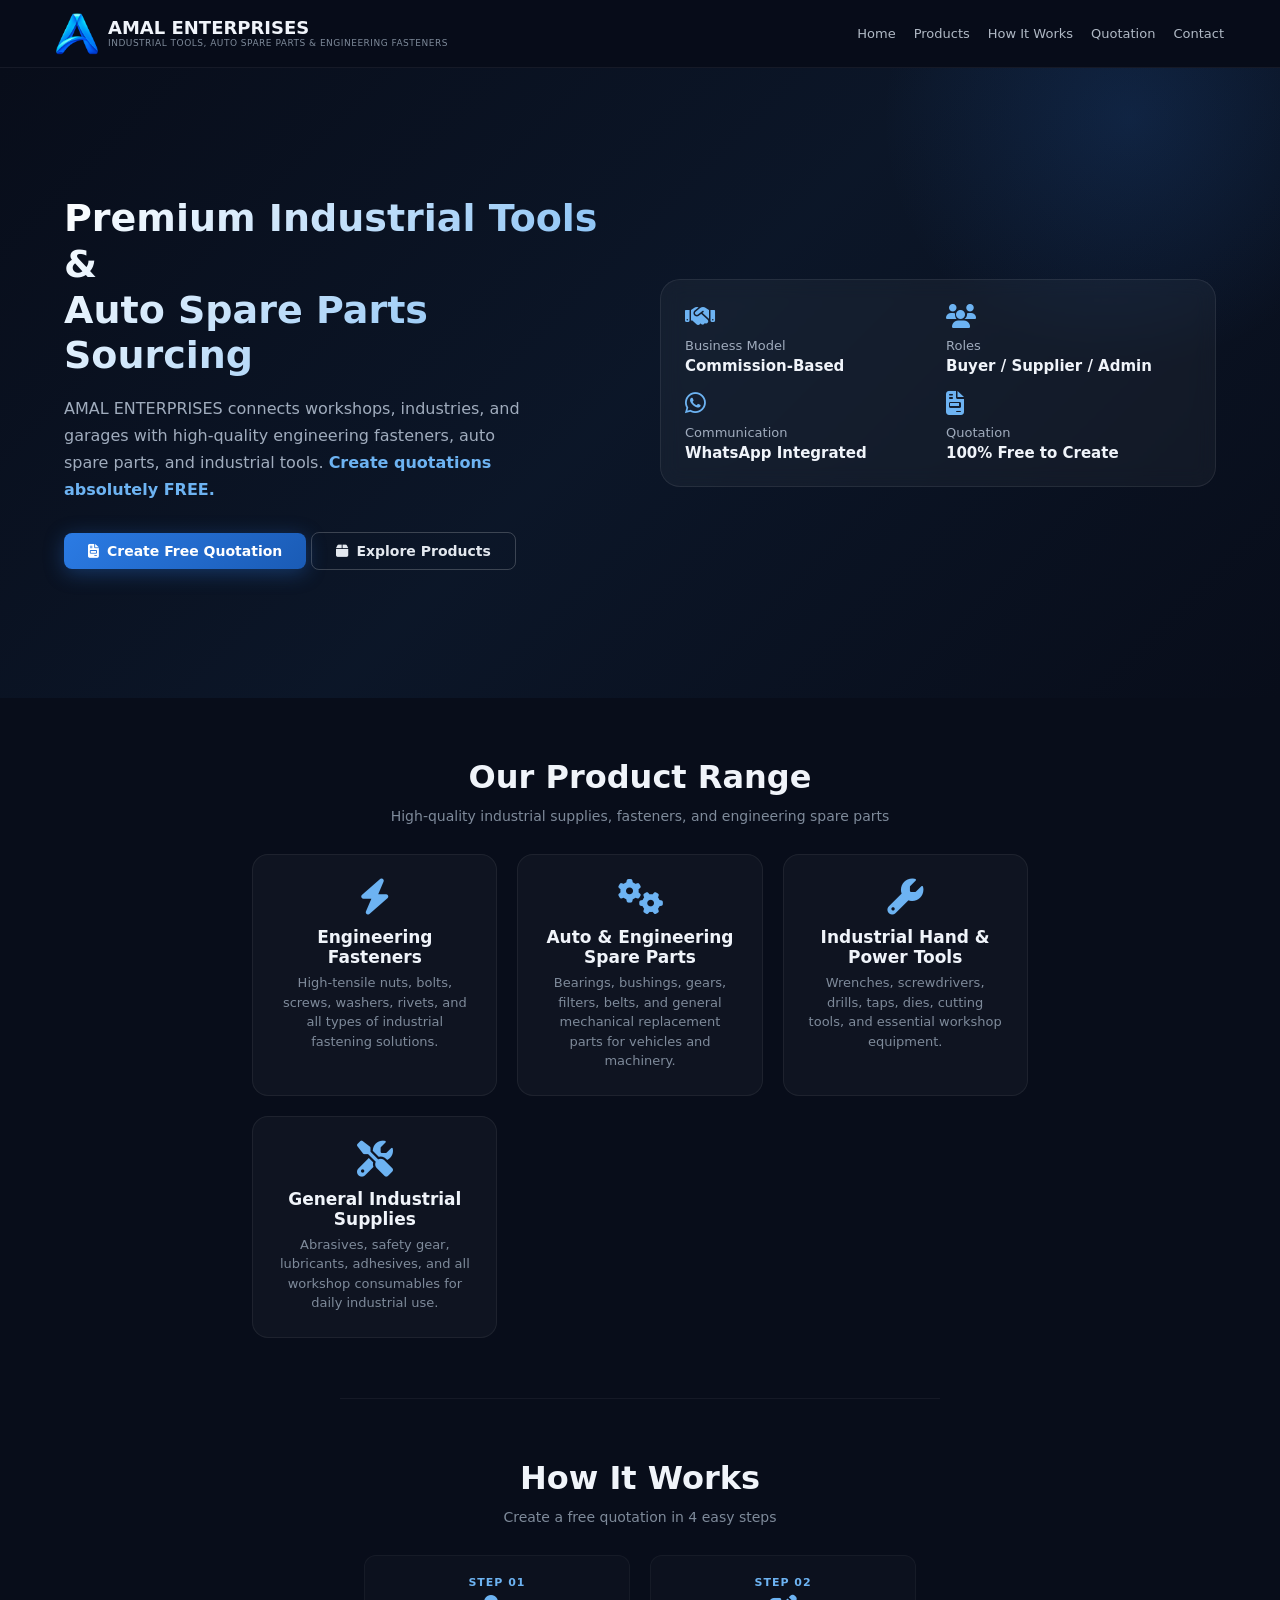
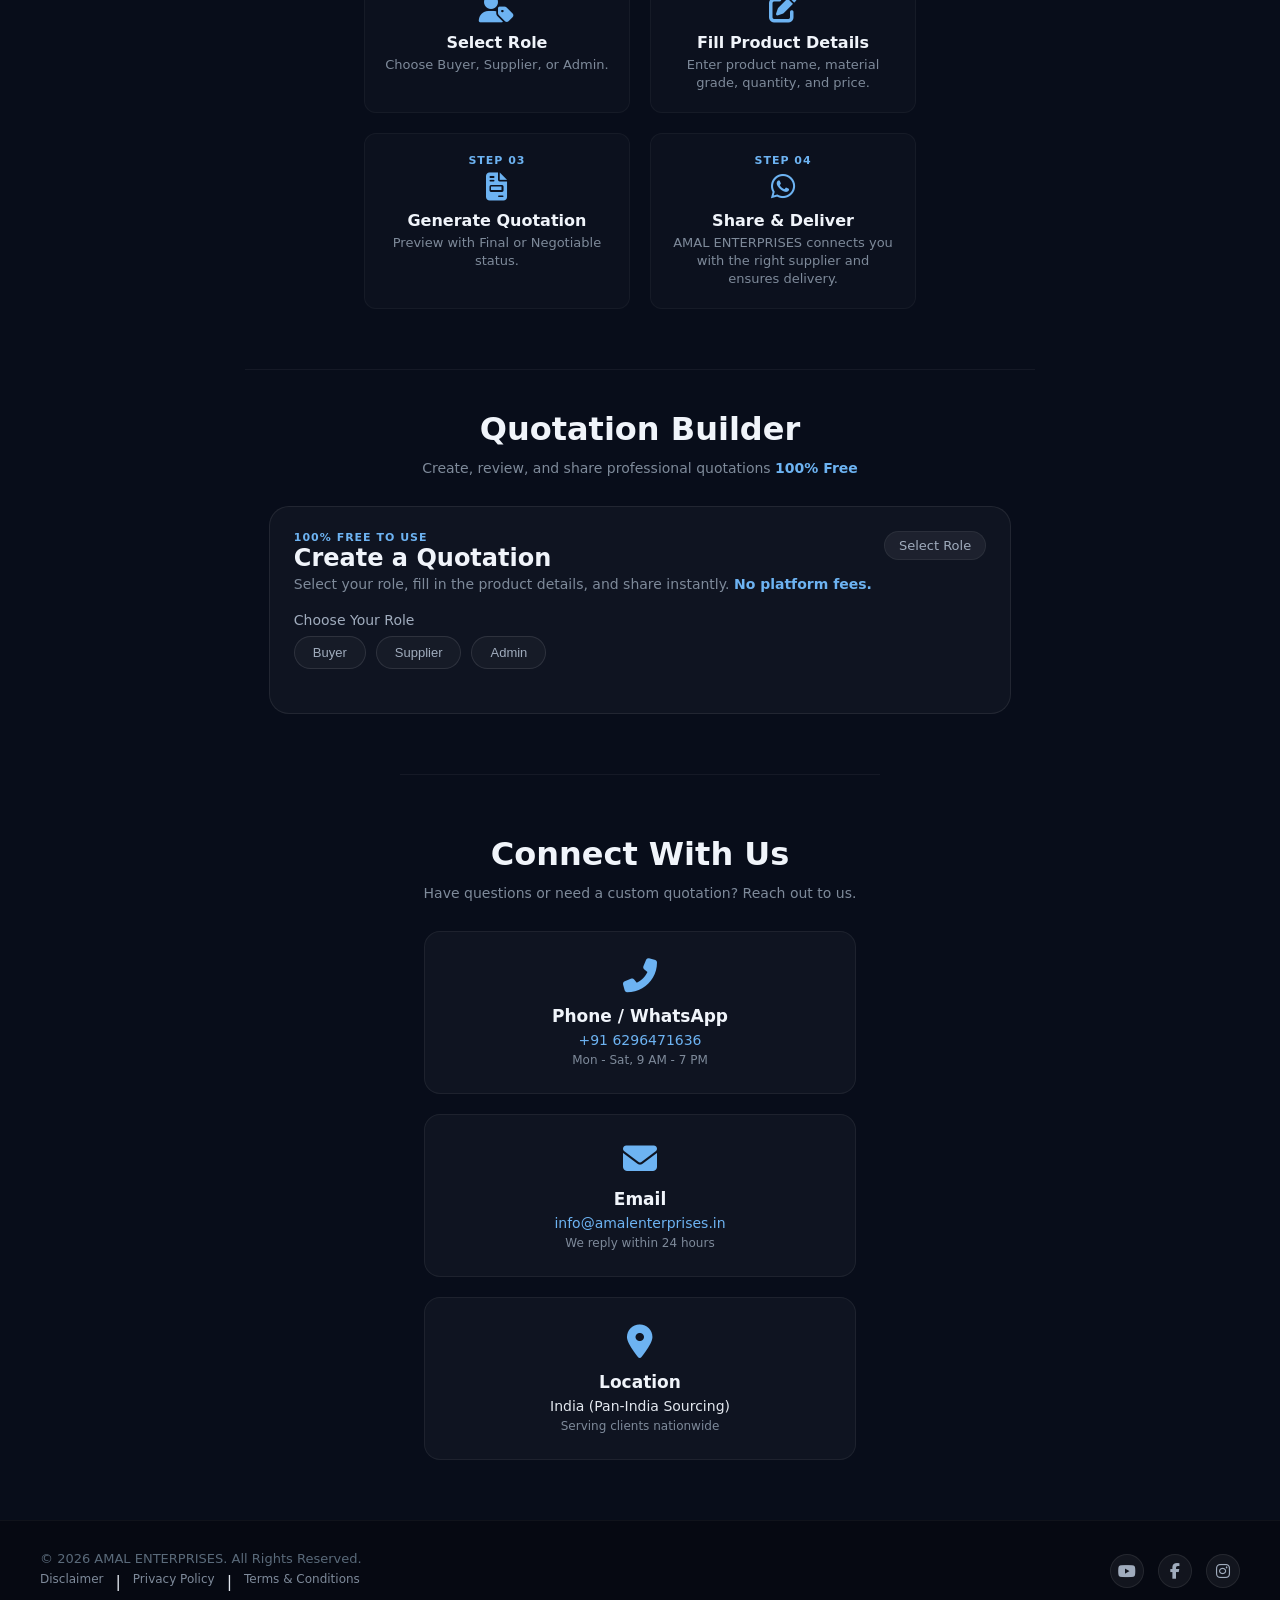
==== commit 10dffbdf: "index.html" ====
--- a/index.html
+++ b/index.html
@@ -254,7 +254,7 @@
             </div>
             <div class="hero-card">
                 <div class="hero-card-item"><i class="fas fa-handshake"></i><span>Business Model</span><strong>Commission-Based</strong></div>
-                <div class="hero-card-item"><i class="fas fa-users"></i><span>Roles</span><strong>Workshop / Supplier / Admin</strong></div>
+                <div class="hero-card-item"><i class="fas fa-users"></i><span>Roles</span><strong>Buyer / Supplier / Admin</strong></div>
                 <div class="hero-card-item"><i class="fab fa-whatsapp"></i><span>Communication</span><strong>WhatsApp Integrated</strong></div>
                 <div class="hero-card-item"><i class="fas fa-file-invoice"></i><span>Quotation</span><strong>100% Free to Create</strong></div>
             </div>
@@ -279,7 +279,7 @@
         <h2 class="section-title">How It Works</h2>
         <p class="section-subtitle">Create a free quotation in 4 easy steps</p>
         <div class="steps-grid">
-            <div class="step-card"><div class="step-number">STEP 01</div><i class="fas fa-user-tag"></i><h4>Select Role</h4><p>Choose Workshop, Supplier, or AMAL ENTERPRISES.</p></div>
+            <div class="step-card"><div class="step-number">STEP 01</div><i class="fas fa-user-tag"></i><h4>Select Role</h4><p>Choose Buyer, Supplier, or Admin.</p></div>
             <div class="step-card"><div class="step-number">STEP 02</div><i class="fas fa-edit"></i><h4>Fill Product Details</h4><p>Enter product name, material grade, quantity, and price.</p></div>
             <div class="step-card"><div class="step-number">STEP 03</div><i class="fas fa-file-invoice"></i><h4>Generate Quotation</h4><p>Preview with Final or Negotiable status.</p></div>
             <div class="step-card"><div class="step-number">STEP 04</div><i class="fab fa-whatsapp"></i><h4>Share & Deliver</h4><p>AMAL ENTERPRISES connects you with the right supplier and ensures delivery.</p></div>
@@ -439,27 +439,33 @@
                         <div class="ae-role-box">
                             <div class="ae-field-label" style="font-size:14px; color:#a0acbd; margin-bottom:8px;">Choose Your Role</div>
                             <div class="ae-role-buttons">
-                                <button type="button" class="ae-role-btn" data-role="buyer">Workshop / Industry</button>
-                                <button type="button" class="ae-role-btn" data-role="supplier">Supplier / Stockist</button>
+                                <button type="button" class="ae-role-btn" data-role="buyer">Buyer</button>
+                                <button type="button" class="ae-role-btn" data-role="supplier">Supplier</button>
                                 <button type="button" class="ae-role-btn" data-role="admin">Admin</button>
                             </div>
                         </div>
                         <div class="ae-form-panel" id="aeFormPanel" hidden>
                             <div class="ae-form-role-title" id="aeRoleTitle"></div>
                             <div class="ae-form-grid">
-                                <div class="ae-field"><label>Full Name *</label><input id="aeName" type="text" placeholder="Enter your full name"></div>
-                                <div class="ae-field"><label>Company / Workshop Name *</label><input id="aeCompany" type="text" placeholder="Enter company or workshop name"></div>
+                                <!-- একক ফিল্ড: Name/Industry -->
+                                <div class="ae-field"><label>Name / Industry *</label><input id="aeNameIndustry" type="text" placeholder="Enter your name or industry name"></div>
                                 <div class="ae-field"><label>Mobile Number *</label><input id="aeMobile" type="tel" maxlength="10" placeholder="10-digit mobile"></div>
                                 <div class="ae-field"><label>Email (Optional)</label><input id="aeEmail" type="email" placeholder="Email address"></div>
                                 <div class="ae-field"><label>Product Category *</label><select id="aeCategory"><option value="">Select Product Category</option>${PRODUCT_CATEGORIES.map(i => `<option value="${escapeHTML(i)}">${escapeHTML(i)}</option>`).join("")}</select></div>
                                 <div class="ae-field"><label>Product Name / Size *</label><input id="aeProduct" type="text" placeholder="e.g. M12 Bolt, #8 Screw, Tap Die Set"></div>
                             </div>
                             
-                            <!-- ✅ Admin Recipient Box (Only visible for Admin) -->
-                            <div class="ae-field" id="aeAdminRecipientBox" hidden>
-                                <label>Recipient WhatsApp Number *</label>
-                                <input id="aeRecipientMobile" type="tel" maxlength="10" placeholder="10-digit mobile">
-                                <small style="color:#7e8a9a; display:block; margin-top:4px;">This number will be saved in Google Sheet.</small>
+                            <!-- ✅ Admin এর জন্য Recipient Name + WhatsApp (শুধু Google Sheet & WhatsApp এর জন্য, Quotation-এ দেখাবে না) -->
+                            <div id="aeAdminRecipientBox" hidden>
+                                <div class="ae-field" style="margin-bottom:10px;">
+                                    <label>Recipient Name (For WhatsApp & Sheet)</label>
+                                    <input id="aeRecipientName" type="text" placeholder="Enter recipient name">
+                                </div>
+                                <div class="ae-field">
+                                    <label>Recipient WhatsApp Number *</label>
+                                    <input id="aeRecipientMobile" type="tel" maxlength="10" placeholder="10-digit mobile">
+                                    <small style="color:#7e8a9a; display:block; margin-top:4px;">This number will receive the quotation via WhatsApp and be saved in Google Sheet.</small>
+                                </div>
                             </div>
 
                             <div class="ae-field"><label>Specification / Material Grade *</label><textarea id="aeSpecification" rows="3" placeholder="e.g. SS304, High Tensile, Thread Size M12, Weight 2kg, Hardness HRC..."></textarea></div>
@@ -510,32 +516,27 @@
             function selectRole(role) {
                 currentRole = role;
                 document.querySelectorAll(".ae-role-btn").forEach(b => b.classList.toggle("selected", b.dataset.role === role));
-                const name = role === "buyer" ? "Workshop / Industry" : role === "supplier" ? "Supplier / Stockist" : "Admin";
+                const name = role === "buyer" ? "Buyer" : role === "supplier" ? "Supplier" : "Admin";
                 document.getElementById("aeAdminStatus").textContent = name + " Mode";
                 document.getElementById("aeRoleTitle").textContent = name + " Quotation";
                 document.getElementById("aeFormPanel").hidden = false;
                 document.getElementById("aeAdminRecipientBox").hidden = role !== "admin";
 
-                // Auto-fill and lock for Admin mode
-                const nameField = document.getElementById("aeName");
-                const companyField = document.getElementById("aeCompany");
+                // Admin mode: Name/Industry ফিল্ড লক করে দেওয়া হবে (AMAL ENTERPRISES)
+                const nameIndustryField = document.getElementById("aeNameIndustry");
                 const mobileField = document.getElementById("aeMobile");
                 const emailField = document.getElementById("aeEmail");
 
                 if (role === "admin") {
-                    nameField.value = "AMAL ENTERPRISES";
-                    nameField.disabled = true;
-                    companyField.value = "AMAL ENTERPRISES";
-                    companyField.disabled = true;
+                    nameIndustryField.value = "AMAL ENTERPRISES";
+                    nameIndustryField.disabled = true;
                     mobileField.value = "6296471636";
                     mobileField.disabled = true;
                     emailField.value = "info@amalenterprises.in";
                     emailField.disabled = true;
                 } else {
-                    nameField.value = "";
-                    nameField.disabled = false;
-                    companyField.value = "";
-                    companyField.disabled = false;
+                    nameIndustryField.value = "";
+                    nameIndustryField.disabled = false;
                     mobileField.value = "";
                     mobileField.disabled = false;
                     emailField.value = "";
@@ -559,9 +560,8 @@
                 const r = document.getElementById("aeRecipientMobile").value.replace(/\D/g, "").slice(0, 10);
                 return {
                     role: currentRole,
-                    roleName: currentRole === "buyer" ? "Workshop / Industry" : currentRole === "supplier" ? "Supplier / Stockist" : "Admin",
-                    name: document.getElementById("aeName").value.trim(),
-                    company: document.getElementById("aeCompany").value.trim(),
+                    roleName: currentRole === "buyer" ? "Buyer" : currentRole === "supplier" ? "Supplier" : "Admin",
+                    nameIndustry: document.getElementById("aeNameIndustry").value.trim(),
                     mobile: m,
                     email: document.getElementById("aeEmail").value.trim(),
                     category: document.getElementById("aeCategory").value,
@@ -572,14 +572,14 @@
                     price: p,
                     total: q * p,
                     status: status ? status.value : "",
-                    recipient: r
+                    recipientName: document.getElementById("aeRecipientName").value.trim(),
+                    recipientMobile: r
                 };
             }
 
             function validateData(data) {
                 if (!data.role) { alert("Please select a role first."); return false; }
-                if (!data.name) { alert("Please enter your full name."); return false; }
-                if (!data.company) { alert("Please enter your company or workshop name."); return false; }
+                if (!data.nameIndustry) { alert("Please enter your name or industry name."); return false; }
                 if (!/^[0-9]{10}$/.test(data.mobile)) { alert("Please enter a valid 10-digit mobile number."); return false; }
                 if (data.email && !/^[^\s@]+@[^\s@]+\.[^\s@]+$/.test(data.email)) { alert("Please enter a valid email or leave blank."); return false; }
                 if (!data.category) { alert("Please select a product category."); return false; }
@@ -588,7 +588,7 @@
                 if (!data.unit) { alert("Please select a unit."); return false; }
                 if (!(data.price > 0)) { alert("Please enter a valid unit price."); return false; }
                 if (!data.status) { alert("Please select a quotation status."); return false; }
-                if (data.roleName === "Admin" && !/^[0-9]{10}$/.test(data.recipient)) { alert("Please enter the recipient's 10-digit mobile number."); return false; }
+                if (data.roleName === "Admin" && !/^[0-9]{10}$/.test(data.recipientMobile)) { alert("Please enter the recipient's 10-digit mobile number."); return false; }
                 return true;
             }
 
@@ -609,6 +609,7 @@
 
             function showPreview(data, quoteNo) {
                 const box = document.getElementById("aePreviewDocument");
+                // Admin হলে Recipient Name/Mobile দেখাবে না (শুধু Quotation ডেটা)
                 box.innerHTML = `
                     <div style="display:flex; justify-content:space-between; border-bottom:1px solid #dce2ea; padding-bottom:12px; margin-bottom:12px;">
                         <div style="font-size:22px; font-weight:700; color:#111a2a;">${COMPANY_NAME}</div>
@@ -616,8 +617,7 @@
                     </div>
                     <div style="font-size:14px; font-weight:600; color:#2b7be4; margin:8px 0 16px;">${escapeHTML(data.roleName)} Quotation</div>
                     <div style="display:grid; grid-template-columns:1fr 1fr; gap:12px; margin-bottom:16px;">
-                        <div style="background:#eef2f7; padding:10px; border-radius:6px;"><small style="font-size:11px; color:#5a6a7a;">Name</small><strong style="font-size:14px; color:#1a1a2e;">${escapeHTML(data.name)}</strong></div>
-                        <div style="background:#eef2f7; padding:10px; border-radius:6px;"><small style="font-size:11px; color:#5a6a7a;">Company</small><strong style="font-size:14px; color:#1a1a2e;">${escapeHTML(data.company)}</strong></div>
+                        <div style="background:#eef2f7; padding:10px; border-radius:6px;"><small style="font-size:11px; color:#5a6a7a;">Name / Industry</small><strong style="font-size:14px; color:#1a1a2e;">${escapeHTML(data.nameIndustry)}</strong></div>
                         <div style="background:#eef2f7; padding:10px; border-radius:6px;"><small style="font-size:11px; color:#5a6a7a;">Mobile</small><strong style="font-size:14px; color:#1a1a2e;">${escapeHTML(data.mobile)}</strong></div>
                         ${data.email ? `<div style="background:#eef2f7; padding:10px; border-radius:6px;"><small style="font-size:11px; color:#5a6a7a;">Email</small><strong style="font-size:14px; color:#1a1a2e;">${escapeHTML(data.email)}</strong></div>` : ''}
                     </div>
@@ -654,17 +654,20 @@
                     <button class="ae-secondary-btn" id="aeCloseActionBtn">Close</button>
                 `;
                 document.getElementById("aeWhatsAppBtn").addEventListener("click", function() {
-                    // ✅ Correct WhatsApp Logic:
-                    // Admin -> Always sends to ADMIN_WHATSAPP (Recipient number is only for Google Sheet)
-                    // Buyer/Supplier -> Sends to ADMIN_WHATSAPP
-                    let recipient = ADMIN_WHATSAPP; 
+                    // ✅ WhatsApp Logic:
+                    // Admin: Recipient Mobile থেকে মেসেজ পাঠাবে (যদি দেওয়া থাকে)
+                    // Buyer/Supplier: ADMIN_WHATSAPP-এ পাঠাবে
+                    let recipient = ADMIN_WHATSAPP;
+                    if (data.roleName === "Admin" && data.recipientMobile) {
+                        recipient = data.recipientMobile;
+                    }
                     openWhatsApp(recipient, createWhatsAppMessage(data, quoteNo));
                 });
                 document.getElementById("aeCloseActionBtn").addEventListener("click", closePreview);
             }
 
             function createWhatsAppMessage(data, quoteNo) {
-                let msg = `*${COMPANY_NAME}*\n*Quotation*\n\nQuotation No: ${quoteNo}\nDate: ${getDate()}\n\nRole: ${data.roleName}\n\nName: ${data.name}\nCompany: ${data.company}\nMobile: ${data.mobile}`;
+                let msg = `*${COMPANY_NAME}*\n*Quotation*\n\nQuotation No: ${quoteNo}\nDate: ${getDate()}\n\nRole: ${data.roleName}\n\nName/Industry: ${data.nameIndustry}\nMobile: ${data.mobile}`;
                 if (data.email) msg += `\nEmail: ${data.email}`;
                 msg += `\n\nProduct Category: ${data.category}\nProduct: ${data.product}\nQuantity: ${formatQuantity(data.quantity)} ${data.unit}\nUnit Price: ${formatMoney(data.price)} / ${data.unit}\nEstimated Total: ${formatMoney(data.total)}\n\nQuotation Status: *${data.status}*`;
                 if (data.specification) msg += `\n\nDescription / Specification:\n${data.specification}`;
@@ -688,8 +691,7 @@
                     quoteNo: quoteNo,
                     date: getDate(),
                     role: data.roleName,
-                    name: data.name,
-                    company: data.company,
+                    nameIndustry: data.nameIndustry,
                     mobile: data.mobile,
                     email: data.email || "",
                     category: data.category,
@@ -700,7 +702,8 @@
                     price: data.price,
                     total: data.total,
                     status: data.status,
-                    recipient: data.recipient || ""
+                    recipientName: data.recipientName || "",
+                    recipientMobile: data.recipientMobile || ""
                 };
                 
                 fetch(APPS_SCRIPT_URL, {
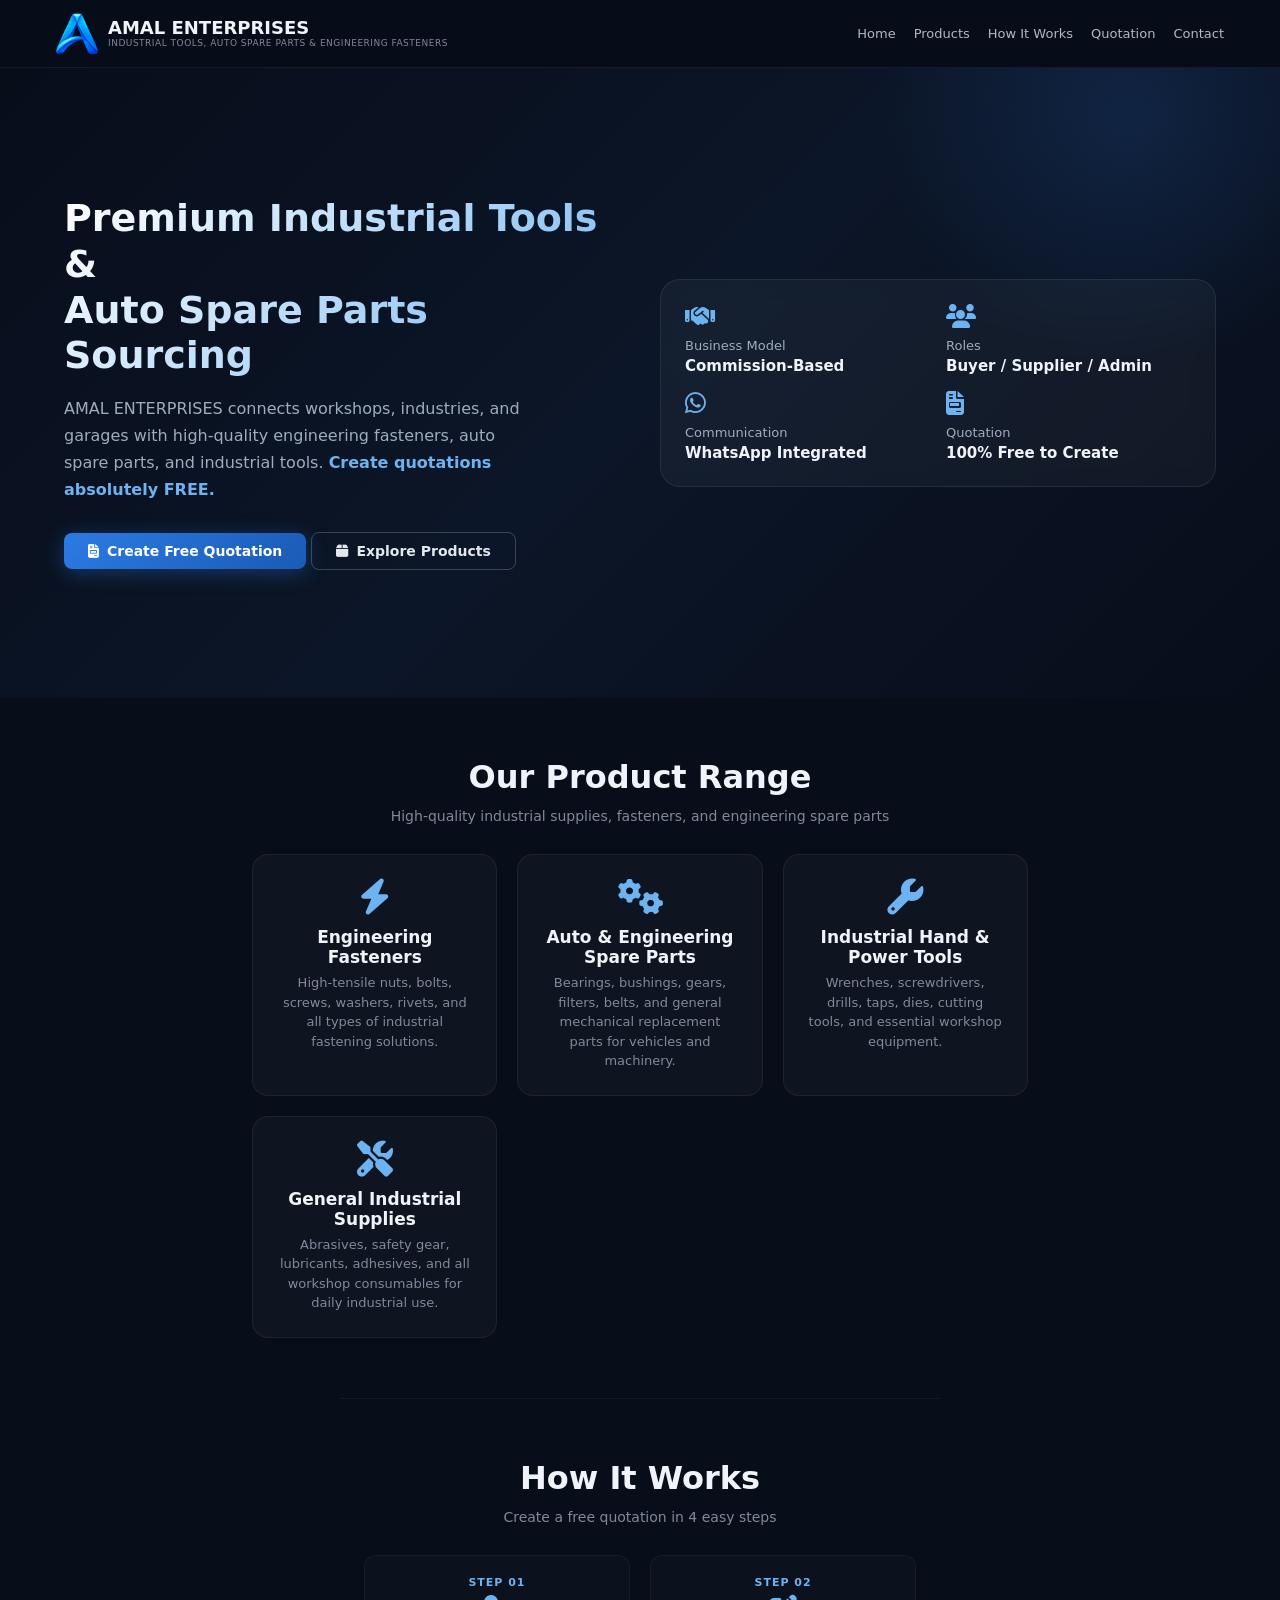
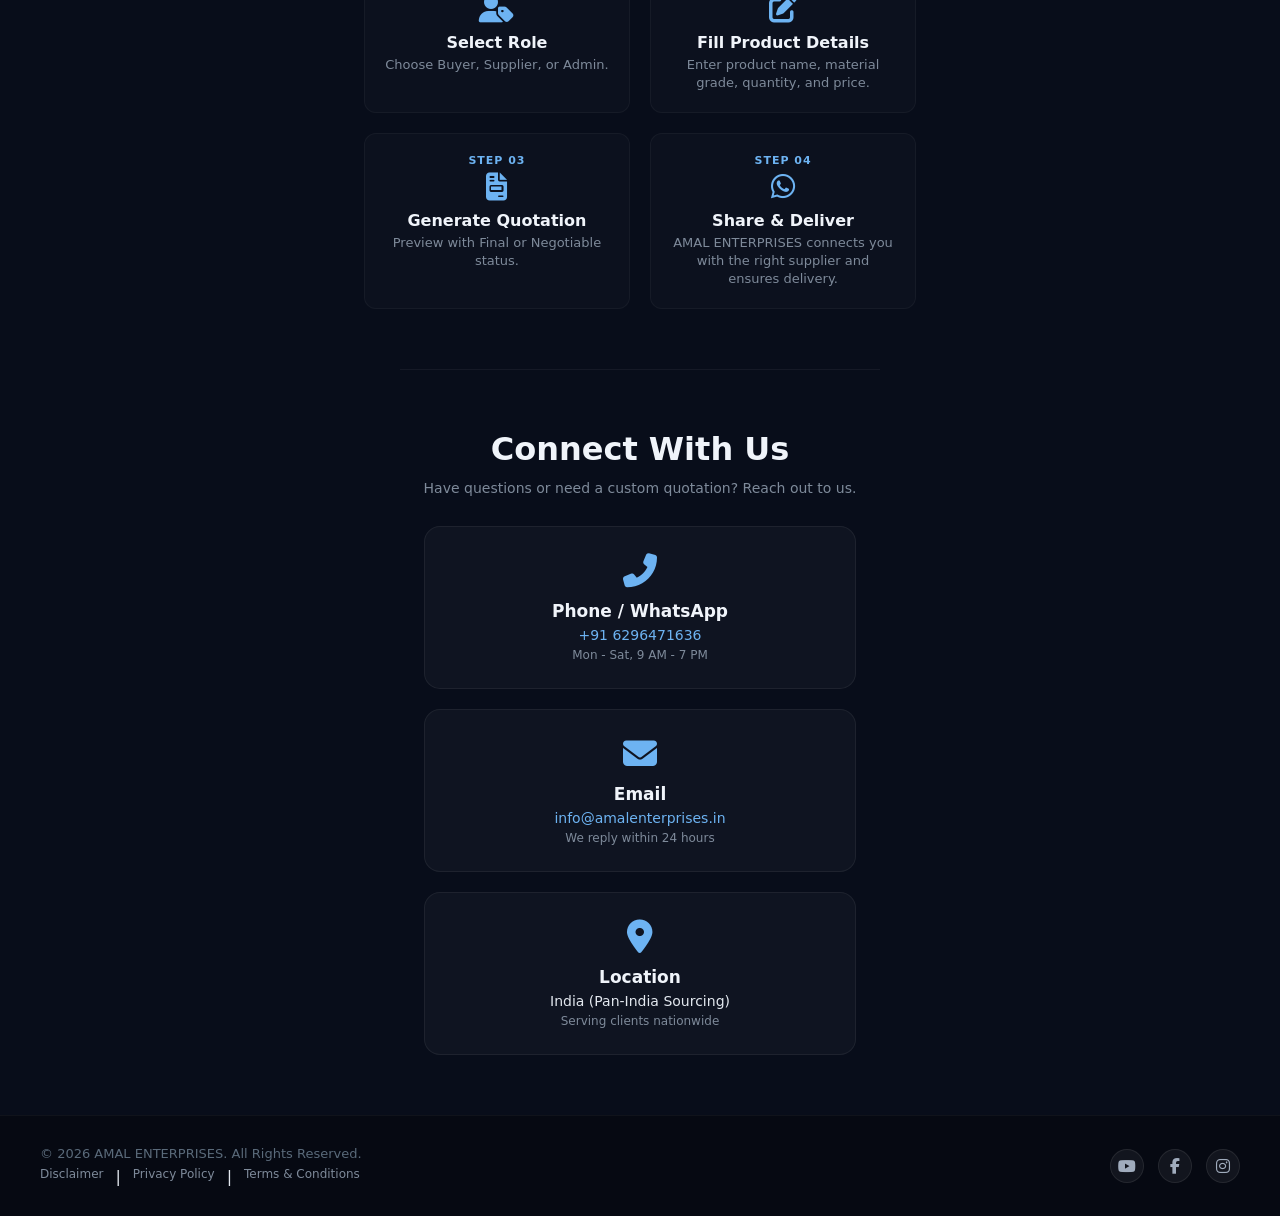
==== commit 2035ea7b: "Update index.html" ====
--- a/index.html
+++ b/index.html
@@ -168,35 +168,6 @@
         .social-links a { width: 34px; height: 34px; display: flex; align-items: center; justify-content: center; border-radius: 50%; background: rgba(255,255,255,0.05); border: 1px solid rgba(255,255,255,0.08); color: #a0acbd; text-decoration: none; transition: 0.3s; }
         .social-links a:hover { border-color: #6db3f2; color: #6db3f2; }
 
-        /* QUOTATION AREA */
-        .quotation-section { padding: 40px 24px 60px; max-width: 1100px; margin: 0 auto; border-top: 1px solid rgba(255,255,255,0.05); }
-        #quotationArea { background: rgba(255,255,255,0.03); border: 1px solid rgba(255,255,255,0.08); border-radius: 20px; padding: 24px; }
-
-        /* QUOTATION SYSTEM INLINE STYLES */
-        .ae-quotation-wrapper { width: 100%; }
-        .ae-quotation-header { display: flex; justify-content: space-between; align-items: flex-start; margin-bottom: 20px; flex-wrap: wrap; gap: 12px; }
-        .ae-quotation-header h2 { font-size: 24px; font-weight: 600; color: #f0f4fa; margin: 0; }
-        .ae-quotation-header p { color: #7e8a9a; font-size: 14px; margin-top: 4px; }
-        .ae-small-label { color: #6db3f2; font-size: 11px; text-transform: uppercase; letter-spacing: 1px; font-weight: 600; }
-        .ae-admin-status { background: rgba(255,255,255,0.06); padding: 6px 14px; border-radius: 20px; font-size: 13px; color: #a0acbd; border: 1px solid rgba(255,255,255,0.06); }
-        .ae-role-box { margin-bottom: 20px; }
-        .ae-role-buttons { display: flex; gap: 10px; flex-wrap: wrap; margin-top: 8px; }
-        .ae-role-btn { padding: 8px 18px; border: 1px solid rgba(255,255,255,0.1); background: rgba(255,255,255,0.03); color: #a0acbd; border-radius: 30px; cursor: pointer; font-size: 13px; font-weight: 500; transition: 0.3s; }
-        .ae-role-btn:hover { border-color: #6db3f2; color: #f0f4fa; }
-        .ae-role-btn.selected { background: #2b7be4; border-color: #2b7be4; color: #fff; }
-        .ae-form-panel { margin-top: 12px; }
-        .ae-form-role-title { font-size: 18px; font-weight: 600; color: #f0f4fa; margin-bottom: 12px; }
-        .ae-form-grid { display: grid; grid-template-columns: 1fr 1fr; gap: 14px; }
-        .ae-field label { display: block; font-size: 13px; color: #a0acbd; margin-bottom: 4px; }
-        .ae-field input, .ae-field select, .ae-field textarea { width: 100%; padding: 10px 14px; border: 1px solid rgba(255,255,255,0.1); border-radius: 8px; background: rgba(255,255,255,0.04); color: #f0f4fa; font-size: 14px; outline: none; transition: 0.3s; }
-        .ae-field input:focus, .ae-field select:focus, .ae-field textarea:focus { border-color: #6db3f2; background: rgba(255,255,255,0.06); }
-        .ae-quantity-row { display: grid; grid-template-columns: 1fr 1fr 1fr; gap: 14px; }
-        .ae-status-options { display: flex; gap: 16px; margin-top: 6px; }
-        .ae-status-option { display: flex; align-items: center; gap: 6px; font-size: 14px; color: #a0acbd; cursor: pointer; }
-        .ae-status-option input { accent-color: #2b7be4; }
-        .ae-generate-btn { width: 100%; padding: 14px; background: linear-gradient(135deg, #2b7be4, #1a5bb5); color: #fff; border: none; border-radius: 10px; font-size: 16px; font-weight: 600; cursor: pointer; transition: 0.3s; margin-top: 12px; }
-        .ae-generate-btn:hover { transform: translateY(-2px); box-shadow: 0 6px 28px rgba(43,123,228,0.4); }
-
         /* LEGAL MODAL */
         .legal-modal-overlay { position: fixed; inset: 0; z-index: 99999; background: rgba(0,0,0,0.8); backdrop-filter: blur(8px); display: none; align-items: center; justify-content: center; padding: 20px; }
         .legal-modal-card { background: #111a2a; border: 1px solid rgba(255,255,255,0.1); border-radius: 20px; padding: 28px; max-width: 600px; width: 100%; max-height: 90vh; position: relative; animation: modalFadeIn 0.3s ease-out; overflow-y: auto; }
@@ -214,9 +185,6 @@
             .menu-button { display: block; }
             .hero-text h2 { font-size: 28px; }
             .hero-card { grid-template-columns: 1fr; }
-            .ae-form-grid { grid-template-columns: 1fr; }
-            .ae-quantity-row { grid-template-columns: 1fr 1fr; }
-            .ae-quantity-row .ae-field:last-child { grid-column: 1 / -1; }
             .footer-inner { flex-direction: column; text-align: center; }
         }
     </style>
@@ -249,7 +217,7 @@
             <div class="hero-text">
                 <h2>Premium Industrial Tools &<br>Auto Spare Parts Sourcing</h2>
                 <p>AMAL ENTERPRISES connects workshops, industries, and garages with high-quality engineering fasteners, auto spare parts, and industrial tools. <strong style="color:#6db3f2;">Create quotations absolutely FREE.</strong></p>
-                <a href="#quotation" class="btn btn-primary"><i class="fas fa-file-invoice"></i> Create Free Quotation</a>
+                <a href="quotation.html" class="btn btn-primary"><i class="fas fa-file-invoice"></i> Create Free Quotation</a>
                 <a href="#products" class="btn btn-outline"><i class="fas fa-box"></i> Explore Products</a>
             </div>
             <div class="hero-card">
@@ -284,12 +252,6 @@
             <div class="step-card"><div class="step-number">STEP 03</div><i class="fas fa-file-invoice"></i><h4>Generate Quotation</h4><p>Preview with Final or Negotiable status.</p></div>
             <div class="step-card"><div class="step-number">STEP 04</div><i class="fab fa-whatsapp"></i><h4>Share & Deliver</h4><p>AMAL ENTERPRISES connects you with the right supplier and ensures delivery.</p></div>
         </div>
-    </section>
-
-    <section class="quotation-section" id="quotation">
-        <h2 class="section-title">Quotation Builder</h2>
-        <p class="section-subtitle">Create, review, and share professional quotations <strong style="color:#6db3f2;">100% Free</strong></p>
-        <div id="quotationArea"></div>
     </section>
 
     <section class="contact-section" id="contact">
@@ -393,335 +355,6 @@
         document.getElementById("legalModal").addEventListener("click", function(e) {
             if (e.target === this) closeLegalModal();
         });
-
-        // --- COMPLETE QUOTATION SYSTEM (Flash Window + WhatsApp Logic) ---
-        (function() {
-            "use strict";
-
-            const COMPANY_NAME = "AMAL ENTERPRISES";
-            const ADMIN_WHATSAPP = "916296471636";
-            const ADMIN_EMAIL = "info@amalenterprises.in";
-            const APPS_SCRIPT_URL = "https://script.google.com/macros/s/AKfycby5Laifn1XVxLbKUFriCzaOTj9gqNBFJWG4IPIV18Qa_bD2EWFC_nRFpG2_bi6qWXITqw/exec";
-            const API_TOKEN = "AmalQuotation2026_9x7Qm2";
-            let currentRole = "";
-
-            const PRODUCT_CATEGORIES = [
-                "Engineering Fasteners",
-                "Auto & Engineering Spare Parts",
-                "Industrial Hand & Power Tools",
-                "General Industrial Supplies",
-                "Other / Custom Product"
-            ];
-            const UNITS = ["piece", "set", "box", "kg", "metre", "dozen", "pair", "pack"];
-
-            function numberValue(v) { const n = Number.parseFloat(v); return Number.isFinite(n) && n >= 0 ? n : 0; }
-            function formatMoney(v) { return "₹" + numberValue(v).toLocaleString("en-IN", {minimumFractionDigits:2, maximumFractionDigits:2}); }
-            function formatQuantity(v) { return numberValue(v).toLocaleString("en-IN", {maximumFractionDigits:6}); }
-            function getDate() { return new Date().toLocaleDateString("en-IN", {day:"2-digit", month:"short", year:"numeric"}); }
-            function escapeHTML(v) { return String(v??"").replace(/&/g,"&amp;").replace(/</g,"&lt;").replace(/>/g,"&gt;").replace(/"/g,"&quot;").replace(/'/g,"&#039;"); }
-            function quotationNumber() { const now = new Date(); const date = now.getFullYear()+String(now.getMonth()+1).padStart(2,"0")+String(now.getDate()).padStart(2,"0"); const random = Math.floor(1000+Math.random()*9000); return "AE-"+date+"-"+random; }
-            function normalizeMobile(v) { let num = String(v||"").replace(/\D/g,""); if(num.length===10) return "91"+num; if(num.length===12 && num.startsWith("91")) return num; return ""; }
-            function openWhatsApp(recipient, message) { const mobile = normalizeMobile(recipient); if(!mobile) { alert("Please enter a valid 10 digit mobile number."); return; } window.open("https://wa.me/"+mobile+"?text="+encodeURIComponent(message), "_blank", "noopener"); }
-
-            function createQuotationSystem() {
-                const area = document.getElementById("quotationArea");
-                if(!area) return;
-                area.innerHTML = `
-                    <div class="ae-quotation-wrapper">
-                        <div class="ae-quotation-header">
-                            <div>
-                                <div class="ae-small-label">100% Free to Use</div>
-                                <h2>Create a Quotation</h2>
-                                <p>Select your role, fill in the product details, and share instantly. <strong style="color:#6db3f2;">No platform fees.</strong></p>
-                            </div>
-                            <div class="ae-admin-status" id="aeAdminStatus">Select Role</div>
-                        </div>
-                        <div class="ae-role-box">
-                            <div class="ae-field-label" style="font-size:14px; color:#a0acbd; margin-bottom:8px;">Choose Your Role</div>
-                            <div class="ae-role-buttons">
-                                <button type="button" class="ae-role-btn" data-role="buyer">Buyer</button>
-                                <button type="button" class="ae-role-btn" data-role="supplier">Supplier</button>
-                                <button type="button" class="ae-role-btn" data-role="admin">Admin</button>
-                            </div>
-                        </div>
-                        <div class="ae-form-panel" id="aeFormPanel" hidden>
-                            <div class="ae-form-role-title" id="aeRoleTitle"></div>
-                            <div class="ae-form-grid">
-                                <!-- একক ফিল্ড: Name/Industry -->
-                                <div class="ae-field"><label>Name / Industry *</label><input id="aeNameIndustry" type="text" placeholder="Enter your name or industry name"></div>
-                                <div class="ae-field"><label>Mobile Number *</label><input id="aeMobile" type="tel" maxlength="10" placeholder="10-digit mobile"></div>
-                                <div class="ae-field"><label>Email (Optional)</label><input id="aeEmail" type="email" placeholder="Email address"></div>
-                                <div class="ae-field"><label>Product Category *</label><select id="aeCategory"><option value="">Select Product Category</option>${PRODUCT_CATEGORIES.map(i => `<option value="${escapeHTML(i)}">${escapeHTML(i)}</option>`).join("")}</select></div>
-                                <div class="ae-field"><label>Product Name / Size *</label><input id="aeProduct" type="text" placeholder="e.g. M12 Bolt, #8 Screw, Tap Die Set"></div>
-                            </div>
-                            
-                            <!-- ✅ Admin এর জন্য Recipient Name + WhatsApp (শুধু Google Sheet & WhatsApp এর জন্য, Quotation-এ দেখাবে না) -->
-                            <div id="aeAdminRecipientBox" hidden>
-                                <div class="ae-field" style="margin-bottom:10px;">
-                                    <label>Recipient Name (For WhatsApp & Sheet)</label>
-                                    <input id="aeRecipientName" type="text" placeholder="Enter recipient name">
-                                </div>
-                                <div class="ae-field">
-                                    <label>Recipient WhatsApp Number *</label>
-                                    <input id="aeRecipientMobile" type="tel" maxlength="10" placeholder="10-digit mobile">
-                                    <small style="color:#7e8a9a; display:block; margin-top:4px;">This number will receive the quotation via WhatsApp and be saved in Google Sheet.</small>
-                                </div>
-                            </div>
-
-                            <div class="ae-field"><label>Specification / Material Grade *</label><textarea id="aeSpecification" rows="3" placeholder="e.g. SS304, High Tensile, Thread Size M12, Weight 2kg, Hardness HRC..."></textarea></div>
-                            <div class="ae-quantity-row">
-                                <div class="ae-field"><label>Quantity *</label><input id="aeQuantity" type="number" min="0.000001" step="any" placeholder="Quantity"></div>
-                                <div class="ae-field"><label>Unit *</label><select id="aeUnit"><option value="">Unit</option>${UNITS.map(u => `<option value="${escapeHTML(u)}">${escapeHTML(u)}</option>`).join("")}</select></div>
-                                <div class="ae-field"><label>Unit Price (₹) *</label><input id="aePrice" type="number" min="0" step="0.01" placeholder="Price per unit"></div>
-                            </div>
-                            <div style="margin:12px 0; font-size:18px; font-weight:600; text-align:right; color:#6db3f2;" id="aeLiveTotal">Estimated Total: ₹0.00</div>
-                            <div class="ae-status-section">
-                                <label style="font-size:14px; color:#a0acbd; margin-bottom:6px; display:block;">Quotation Status *</label>
-                                <div class="ae-status-options">
-                                    <label class="ae-status-option"><input type="radio" name="aeQuotationStatus" value="Final Quotation"> Final Quotation</label>
-                                    <label class="ae-status-option"><input type="radio" name="aeQuotationStatus" value="Negotiable"> Negotiable</label>
-                                </div>
-                            </div>
-                            <div id="aeNegotiationNote" style="display:none; background:rgba(255,200,50,0.1); border-left:3px solid #f0b040; padding:10px; border-radius:6px; color:#f0d080; font-size:14px; margin-bottom:12px;">Price and delivery terms are negotiable.</div>
-                            <button type="button" class="ae-generate-btn" id="aeGenerateBtn"><i class="fas fa-file-invoice" style="margin-right:8px;"></i> Create Free Quotation</button>
-                            <div id="aeSaveStatus" style="margin-top:12px; text-align:center; font-size:14px; display:none;"></div>
-                        </div>
-                    </div>
-                    
-                    <!-- ✅ Flash Preview Modal (Windows Style) -->
-                    <div class="ae-modal-overlay" id="aeModal" hidden>
-                        <div class="ae-modal-card">
-                            <button class="ae-close-btn" id="aeCloseModal">×</button>
-                            <div class="ae-preview-document" id="aePreviewDocument"></div>
-                            <div class="ae-action-buttons" id="aeActionButtons"></div>
-                        </div>
-                    </div>
-                `;
-                bindEvents();
-            }
-
-            function bindEvents() {
-                document.querySelectorAll(".ae-role-btn").forEach(b => b.addEventListener("click", function() { selectRole(this.dataset.role); }));
-                document.getElementById("aeGenerateBtn").addEventListener("click", generateQuotation);
-                document.getElementById("aeCloseModal").addEventListener("click", closePreview);
-                document.getElementById("aeModal").addEventListener("click", function(e) { if (e.target === e.currentTarget) closePreview(); });
-                ["aeQuantity","aePrice","aeUnit"].forEach(id => {
-                    const el = document.getElementById(id);
-                    el.addEventListener("input", updateLiveCalculation);
-                    el.addEventListener("change", updateLiveCalculation);
-                });
-                document.querySelectorAll('input[name="aeQuotationStatus"]').forEach(r => r.addEventListener("change", updateLiveCalculation));
-            }
-
-            function selectRole(role) {
-                currentRole = role;
-                document.querySelectorAll(".ae-role-btn").forEach(b => b.classList.toggle("selected", b.dataset.role === role));
-                const name = role === "buyer" ? "Buyer" : role === "supplier" ? "Supplier" : "Admin";
-                document.getElementById("aeAdminStatus").textContent = name + " Mode";
-                document.getElementById("aeRoleTitle").textContent = name + " Quotation";
-                document.getElementById("aeFormPanel").hidden = false;
-                document.getElementById("aeAdminRecipientBox").hidden = role !== "admin";
-
-                // Admin mode: Name/Industry ফিল্ড লক করে দেওয়া হবে (AMAL ENTERPRISES)
-                const nameIndustryField = document.getElementById("aeNameIndustry");
-                const mobileField = document.getElementById("aeMobile");
-                const emailField = document.getElementById("aeEmail");
-
-                if (role === "admin") {
-                    nameIndustryField.value = "AMAL ENTERPRISES";
-                    nameIndustryField.disabled = true;
-                    mobileField.value = "6296471636";
-                    mobileField.disabled = true;
-                    emailField.value = "info@amalenterprises.in";
-                    emailField.disabled = true;
-                } else {
-                    nameIndustryField.value = "";
-                    nameIndustryField.disabled = false;
-                    mobileField.value = "";
-                    mobileField.disabled = false;
-                    emailField.value = "";
-                    emailField.disabled = false;
-                }
-            }
-
-            function updateLiveCalculation() {
-                const q = numberValue(document.getElementById("aeQuantity").value);
-                const p = numberValue(document.getElementById("aePrice").value);
-                document.getElementById("aeLiveTotal").textContent = "Estimated Total: " + formatMoney(q * p);
-                const sel = document.querySelector('input[name="aeQuotationStatus"]:checked');
-                document.getElementById("aeNegotiationNote").style.display = (sel && sel.value === "Negotiable") ? "block" : "none";
-            }
-
-            function getFormData() {
-                const status = document.querySelector('input[name="aeQuotationStatus"]:checked');
-                const q = numberValue(document.getElementById("aeQuantity").value);
-                const p = numberValue(document.getElementById("aePrice").value);
-                const m = document.getElementById("aeMobile").value.replace(/\D/g, "").slice(0, 10);
-                const r = document.getElementById("aeRecipientMobile").value.replace(/\D/g, "").slice(0, 10);
-                return {
-                    role: currentRole,
-                    roleName: currentRole === "buyer" ? "Buyer" : currentRole === "supplier" ? "Supplier" : "Admin",
-                    nameIndustry: document.getElementById("aeNameIndustry").value.trim(),
-                    mobile: m,
-                    email: document.getElementById("aeEmail").value.trim(),
-                    category: document.getElementById("aeCategory").value,
-                    product: document.getElementById("aeProduct").value.trim(),
-                    specification: document.getElementById("aeSpecification").value.trim(),
-                    quantity: q,
-                    unit: document.getElementById("aeUnit").value,
-                    price: p,
-                    total: q * p,
-                    status: status ? status.value : "",
-                    recipientName: document.getElementById("aeRecipientName").value.trim(),
-                    recipientMobile: r
-                };
-            }
-
-            function validateData(data) {
-                if (!data.role) { alert("Please select a role first."); return false; }
-                if (!data.nameIndustry) { alert("Please enter your name or industry name."); return false; }
-                if (!/^[0-9]{10}$/.test(data.mobile)) { alert("Please enter a valid 10-digit mobile number."); return false; }
-                if (data.email && !/^[^\s@]+@[^\s@]+\.[^\s@]+$/.test(data.email)) { alert("Please enter a valid email or leave blank."); return false; }
-                if (!data.category) { alert("Please select a product category."); return false; }
-                if (!data.product) { alert("Please enter the product name or size."); return false; }
-                if (!(data.quantity > 0)) { alert("Please enter a valid quantity."); return false; }
-                if (!data.unit) { alert("Please select a unit."); return false; }
-                if (!(data.price > 0)) { alert("Please enter a valid unit price."); return false; }
-                if (!data.status) { alert("Please select a quotation status."); return false; }
-                if (data.roleName === "Admin" && !/^[0-9]{10}$/.test(data.recipientMobile)) { alert("Please enter the recipient's 10-digit mobile number."); return false; }
-                return true;
-            }
-
-            function generateQuotation() {
-                if (!currentRole) { alert("Please select a role first."); return; }
-                const data = getFormData();
-                if (!validateData(data)) return;
-                const quoteNo = quotationNumber();
-                
-                // Show Flash Window (Preview)
-                showPreview(data, quoteNo);
-                
-                // Final Quotation হলে ব্যাকগ্রাউন্ডে সেভ হবে (কোনো মেসেজ দেখাবে না)
-                if (data.status === "Final Quotation") {
-                    saveFinalQuotation(data, quoteNo);
-                }
-            }
-
-            function showPreview(data, quoteNo) {
-                const box = document.getElementById("aePreviewDocument");
-                // Admin হলে Recipient Name/Mobile দেখাবে না (শুধু Quotation ডেটা)
-                box.innerHTML = `
-                    <div style="display:flex; justify-content:space-between; border-bottom:1px solid #dce2ea; padding-bottom:12px; margin-bottom:12px;">
-                        <div style="font-size:22px; font-weight:700; color:#111a2a;">${COMPANY_NAME}</div>
-                        <div style="text-align:right;"><strong style="font-size:16px;">QUOTATION</strong><br><span style="font-size:12px; color:#5a6a7a;">${escapeHTML(quoteNo)}</span><br><span style="font-size:12px; color:#5a6a7a;">${escapeHTML(getDate())}</span></div>
-                    </div>
-                    <div style="font-size:14px; font-weight:600; color:#2b7be4; margin:8px 0 16px;">${escapeHTML(data.roleName)} Quotation</div>
-                    <div style="display:grid; grid-template-columns:1fr 1fr; gap:12px; margin-bottom:16px;">
-                        <div style="background:#eef2f7; padding:10px; border-radius:6px;"><small style="font-size:11px; color:#5a6a7a;">Name / Industry</small><strong style="font-size:14px; color:#1a1a2e;">${escapeHTML(data.nameIndustry)}</strong></div>
-                        <div style="background:#eef2f7; padding:10px; border-radius:6px;"><small style="font-size:11px; color:#5a6a7a;">Mobile</small><strong style="font-size:14px; color:#1a1a2e;">${escapeHTML(data.mobile)}</strong></div>
-                        ${data.email ? `<div style="background:#eef2f7; padding:10px; border-radius:6px;"><small style="font-size:11px; color:#5a6a7a;">Email</small><strong style="font-size:14px; color:#1a1a2e;">${escapeHTML(data.email)}</strong></div>` : ''}
-                    </div>
-                    <div style="border:1px solid #dce2ea; border-radius:8px; overflow:hidden; margin:12px 0;">
-                        <div style="background:#e4e9f0; font-weight:600; display:grid; grid-template-columns:2fr 1fr 1.5fr 1.5fr; padding:10px;">
-                            <span>Product</span><span>Qty</span><span>Unit Price</span><span>Total</span>
-                        </div>
-                        <div style="display:grid; grid-template-columns:2fr 1fr 1.5fr 1.5fr; padding:10px; border-top:1px solid #dce2ea;">
-                            <span><small style="display:block; color:#5a6a7a;">${escapeHTML(data.category)}</small><strong>${escapeHTML(data.product)}</strong></span>
-                            <span>${formatQuantity(data.quantity)} ${escapeHTML(data.unit)}</span>
-                            <span>${formatMoney(data.price)} / ${escapeHTML(data.unit)}</span>
-                            <strong style="color:#2b7be4;">${formatMoney(data.total)}</strong>
-                        </div>
-                    </div>
-                    ${data.specification ? `<div style="margin:12px 0; padding:10px; background:#eef2f7; border-radius:6px;"><small style="display:block; color:#5a6a7a; margin-bottom:4px;">Specification / Grade</small><p style="margin:0; font-size:14px;">${escapeHTML(data.specification)}</p></div>` : ''}
-                    <div style="display:flex; justify-content:space-between; align-items:center; margin-top:12px; padding-top:12px; border-top:1px solid #dce2ea;">
-                        <div><small style="display:block; color:#5a6a7a;">Status</small><strong style="${data.status === 'Negotiable' ? 'color:#b87a2a;' : 'color:#1a8a4a;'}">${escapeHTML(data.status)}</strong></div>
-                        <div style="text-align:right;"><small style="display:block; color:#5a6a7a;">Total</small><strong style="font-size:20px; color:#111a2a;">${formatMoney(data.total)}</strong></div>
-                    </div>
-                    ${data.status === 'Negotiable' ? `<div style="background:#fdf3e0; border:1px solid #f0dbb8; padding:10px; border-radius:6px; font-size:13px; color:#7a5a2a; margin-top:12px;">Price is subject to negotiation and commercial discussion.</div>` : ''}
-                    <div style="margin-top:12px; padding:10px; background:#e8f0fe; border-radius:6px; border:1px solid #d0e0f0; text-align:center; font-size:13px; color:#1a5a8a;">
-                        <i class="fas fa-check-circle" style="color:#2b7be4;"></i> This quotation is 100% FREE to create. No platform fees applied.
-                    </div>
-                `;
-                createActionButtons(data, quoteNo);
-                document.getElementById("aeModal").hidden = false;
-                document.body.style.overflow = 'hidden';
-            }
-
-            function createActionButtons(data, quoteNo) {
-                const buttons = document.getElementById("aeActionButtons");
-                buttons.innerHTML = `
-                    <button class="ae-whatsapp-btn" id="aeWhatsAppBtn"><i class="fab fa-whatsapp" style="margin-right:6px;"></i> Share via WhatsApp</button>
-                    <button class="ae-secondary-btn" id="aeCloseActionBtn">Close</button>
-                `;
-                document.getElementById("aeWhatsAppBtn").addEventListener("click", function() {
-                    // ✅ WhatsApp Logic:
-                    // Admin: Recipient Mobile থেকে মেসেজ পাঠাবে (যদি দেওয়া থাকে)
-                    // Buyer/Supplier: ADMIN_WHATSAPP-এ পাঠাবে
-                    let recipient = ADMIN_WHATSAPP;
-                    if (data.roleName === "Admin" && data.recipientMobile) {
-                        recipient = data.recipientMobile;
-                    }
-                    openWhatsApp(recipient, createWhatsAppMessage(data, quoteNo));
-                });
-                document.getElementById("aeCloseActionBtn").addEventListener("click", closePreview);
-            }
-
-            function createWhatsAppMessage(data, quoteNo) {
-                let msg = `*${COMPANY_NAME}*\n*Quotation*\n\nQuotation No: ${quoteNo}\nDate: ${getDate()}\n\nRole: ${data.roleName}\n\nName/Industry: ${data.nameIndustry}\nMobile: ${data.mobile}`;
-                if (data.email) msg += `\nEmail: ${data.email}`;
-                msg += `\n\nProduct Category: ${data.category}\nProduct: ${data.product}\nQuantity: ${formatQuantity(data.quantity)} ${data.unit}\nUnit Price: ${formatMoney(data.price)} / ${data.unit}\nEstimated Total: ${formatMoney(data.total)}\n\nQuotation Status: *${data.status}*`;
-                if (data.specification) msg += `\n\nDescription / Specification:\n${data.specification}`;
-                if (data.status === "Negotiable") msg += `\n\nPrice is negotiable. Commercial terms can be discussed.`;
-                if (data.roleName === "Supplier") msg += `\n\nPlease share/confirm your best supply price and commercial terms with AMAL ENTERPRISES.`;
-                if (data.roleName === "Buyer") msg += `\n\nPlease confirm the requirement and commercial terms.`;
-                if (data.roleName === "Admin") msg += `\n\nPrepared by:\n${COMPANY_NAME}`;
-                msg += `\n\n✅ This quotation was created 100% FREE on AMAL ENTERPRISES platform.`;
-                return msg;
-            }
-
-            function saveFinalQuotation(data, quoteNo) {
-                // Silent save (No UI messages)
-                if (!APPS_SCRIPT_URL || APPS_SCRIPT_URL.includes("PASTE_YOUR")) {
-                    return; 
-                }
-                
-                const payload = {
-                    token: API_TOKEN,
-                    action: "saveFinalQuotation",
-                    quoteNo: quoteNo,
-                    date: getDate(),
-                    role: data.roleName,
-                    nameIndustry: data.nameIndustry,
-                    mobile: data.mobile,
-                    email: data.email || "",
-                    category: data.category,
-                    product: data.product,
-                    specification: data.specification || "",
-                    quantity: data.quantity,
-                    unit: data.unit,
-                    price: data.price,
-                    total: data.total,
-                    status: data.status,
-                    recipientName: data.recipientName || "",
-                    recipientMobile: data.recipientMobile || ""
-                };
-                
-                fetch(APPS_SCRIPT_URL, {
-                    method: "POST",
-                    mode: "no-cors",
-                    headers: { "Content-Type": "application/x-www-form-urlencoded" },
-                    body: new URLSearchParams(payload).toString()
-                }).catch(() => {});
-            }
-
-            function closePreview() {
-                document.getElementById("aeModal").hidden = true;
-                document.body.style.overflow = '';
-            }
-
-            if (document.readyState === "loading") document.addEventListener("DOMContentLoaded", createQuotationSystem);
-            else createQuotationSystem();
-        })();
     </script>
 </body>
 </html>
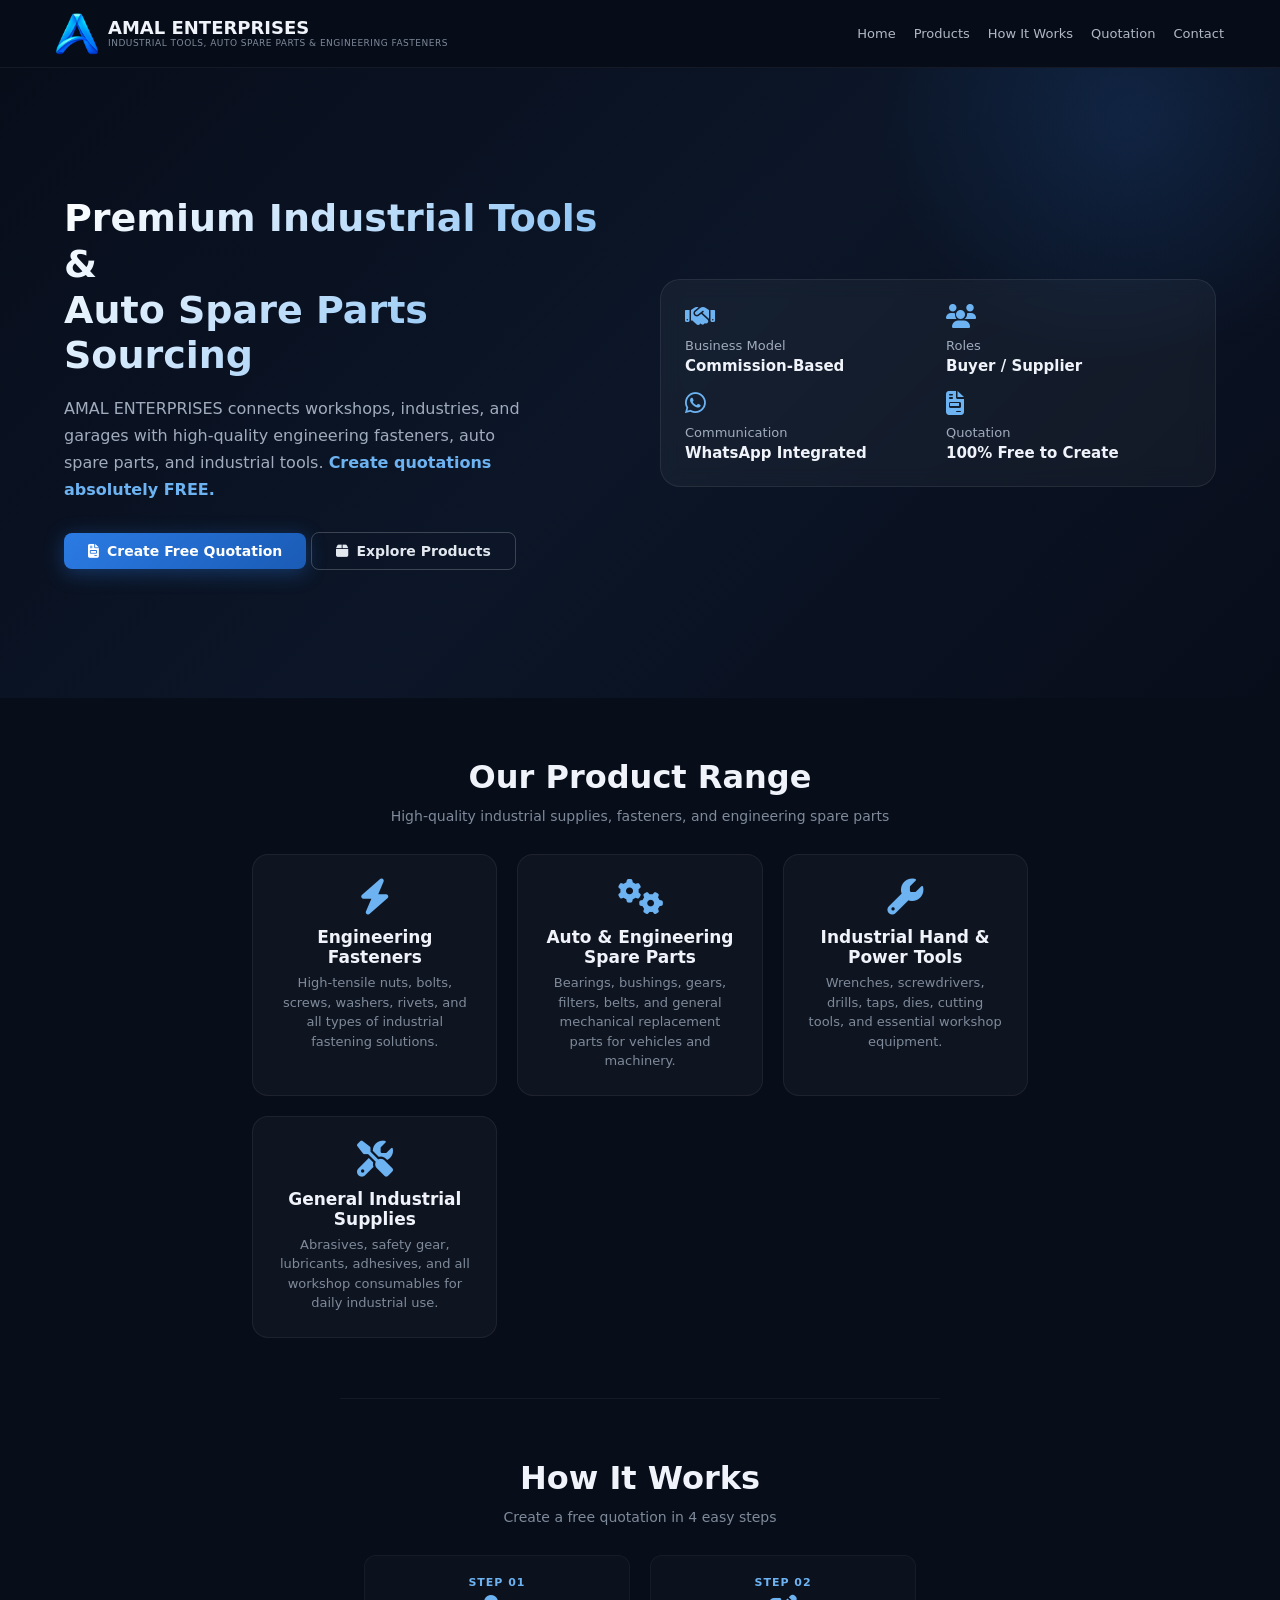
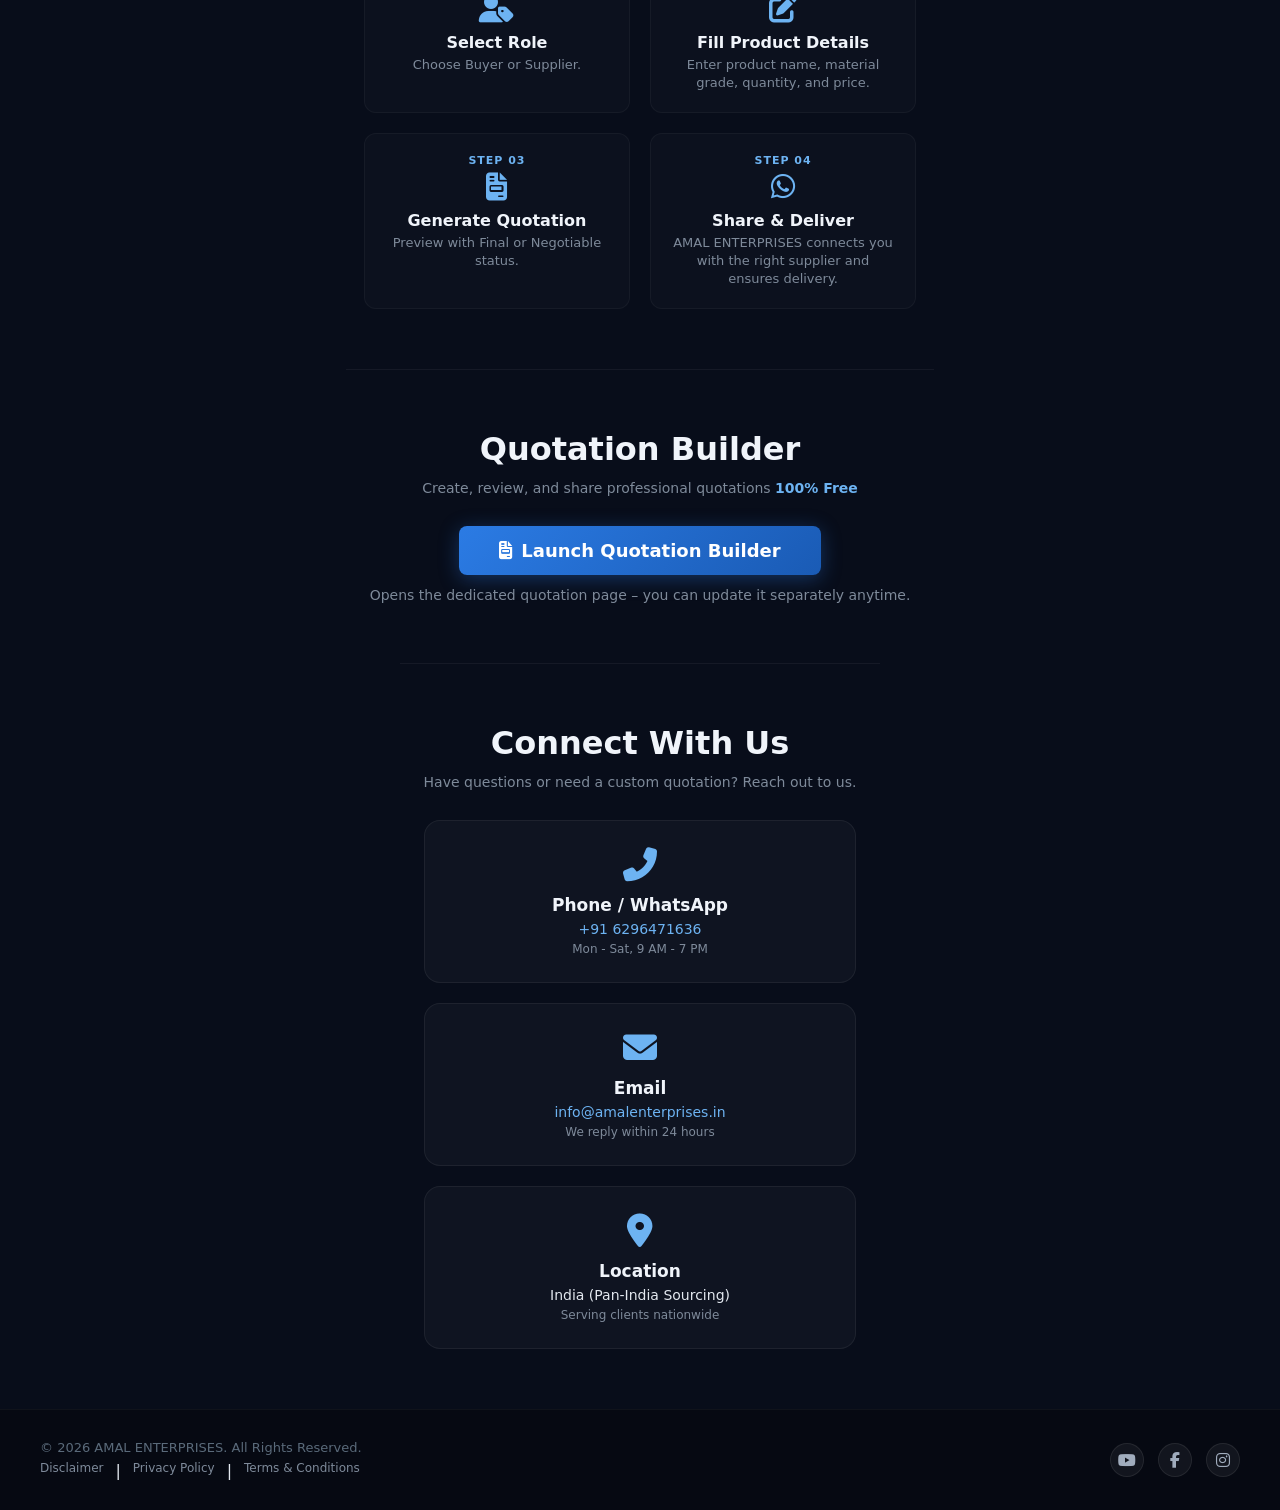
==== commit 7e0bbdd2: "Update index.html" ====
--- a/index.html
+++ b/index.html
@@ -1,20 +1,25 @@
 <!DOCTYPE html>
 <html lang="en">
 <head>
-    <meta charset="UTF-8">
-    <meta name="viewport" content="width=device-width, initial-scale=1.0, maximum-scale=1.0, user-scalable=yes">
+    <meta charset="UTF-8" />
+    <meta name="viewport" content="width=device-width, initial-scale=1.0, maximum-scale=1.0, user-scalable=yes" />
     <title>AMAL ENTERPRISES | Industrial Tools, Auto Spare Parts & Engineering Fasteners</title>
 
     <!-- Favicon -->
-    <link rel="icon" type="image/png" href="assets/logo.png">
-    
-    <link rel="stylesheet" href="style.css?v=2.6">
-    <link rel="stylesheet" href="https://cdnjs.cloudflare.com/ajax/libs/font-awesome/6.5.2/css/all.min.css">
-    
+    <link rel="icon" type="image/png" href="assets/logo.png" />
+
+    <link rel="stylesheet" href="https://cdnjs.cloudflare.com/ajax/libs/font-awesome/6.5.2/css/all.min.css" />
+
     <style>
-        /* ============ SINGLE FILE STYLES ============ */
-        * { margin:0; padding:0; box-sizing:border-box; }
-        html { scroll-behavior:smooth; }
+        /* ============ GLOBAL RESET & BASE ============ */
+        * {
+            margin: 0;
+            padding: 0;
+            box-sizing: border-box;
+        }
+        html {
+            scroll-behavior: smooth;
+        }
         body {
             font-family: 'Segoe UI', system-ui, -apple-system, sans-serif;
             background: #080d1a;
@@ -23,18 +28,30 @@
             display: flex;
             flex-direction: column;
         }
-        
-        a { text-decoration: none !important; }
-        
-        /* HEADER */
+        a {
+            text-decoration: none !important;
+        }
+
+        /* ============ HEADER ============ */
         header {
-            position: fixed; top: 0; left: 0; width: 100%; height: 68px;
-            z-index: 1000; background: rgba(8, 13, 26, 0.95);
-            backdrop-filter: blur(12px); border-bottom: 1px solid rgba(255,255,255,0.06);
+            position: fixed;
+            top: 0;
+            left: 0;
+            width: 100%;
+            height: 68px;
+            z-index: 1000;
+            background: rgba(8, 13, 26, 0.95);
+            backdrop-filter: blur(12px);
+            border-bottom: 1px solid rgba(255, 255, 255, 0.06);
         }
         .navbar {
-            max-width: 1200px; height: 100%; margin: 0 auto; padding: 0 16px;
-            display: flex; align-items: center; justify-content: space-between;
+            max-width: 1200px;
+            height: 100%;
+            margin: 0 auto;
+            padding: 0 16px;
+            display: flex;
+            align-items: center;
+            justify-content: space-between;
         }
         .brand {
             display: flex;
@@ -67,193 +84,562 @@
             margin: 0;
             line-height: 1.2;
         }
-        .nav-links { display: flex; align-items: center; gap: 18px; }
-        .nav-links a { color: #b0b9c5; font-size: 13px; font-weight: 500; transition: 0.3s; }
-        .nav-links a:hover, .nav-links a.active { color: #6db3f2; }
-        .menu-button { display: none; cursor: pointer; font-size: 22px; color: #b0b9c5; }
-
-        /* HERO - Smaller Gap & Tools Related Background */
+        .nav-links {
+            display: flex;
+            align-items: center;
+            gap: 18px;
+        }
+        .nav-links a {
+            color: #b0b9c5;
+            font-size: 13px;
+            font-weight: 500;
+            transition: 0.3s;
+        }
+        .nav-links a:hover,
+        .nav-links a.active {
+            color: #6db3f2;
+        }
+        .menu-button {
+            display: none;
+            cursor: pointer;
+            font-size: 22px;
+            color: #b0b9c5;
+        }
+
+        /* ============ HERO ============ */
         .hero {
-            margin-top: 68px; min-height: 70vh; display: flex; align-items: center;
-            justify-content: center; position: relative; overflow: hidden;
+            margin-top: 68px;
+            min-height: 70vh;
+            display: flex;
+            align-items: center;
+            justify-content: center;
+            position: relative;
+            overflow: hidden;
             background: linear-gradient(135deg, rgba(8, 13, 26, 0.80) 0%, rgba(13, 26, 46, 0.70) 50%, rgba(8, 13, 26, 0.90) 100%),
-                        url('https://images.unsplash.com/photo-1504917595217-d4dc5ebe6122?auto=format&fit=crop&w=1920&q=80');
+                url('https://images.unsplash.com/photo-1504917595217-d4dc5ebe6122?auto=format&fit=crop&w=1920&q=80');
             background-size: cover;
             background-position: center;
             padding: 10px 0;
         }
         .hero-glow {
-            position: absolute; width: 500px; height: 500px;
-            background: radial-gradient(circle, rgba(47,128,237,0.15) 0%, transparent 70%);
-            top: -200px; right: -100px; border-radius: 50%; pointer-events: none;
+            position: absolute;
+            width: 500px;
+            height: 500px;
+            background: radial-gradient(circle, rgba(47, 128, 237, 0.15) 0%, transparent 70%);
+            top: -200px;
+            right: -100px;
+            border-radius: 50%;
+            pointer-events: none;
         }
         .hero-content {
-            max-width: 1200px; padding: 20px 24px; position: relative;
-            display: grid; grid-template-columns: 1fr 1fr; gap: 40px; align-items: center;
+            max-width: 1200px;
+            padding: 20px 24px;
+            position: relative;
+            display: grid;
+            grid-template-columns: 1fr 1fr;
+            gap: 40px;
+            align-items: center;
             width: 100%;
         }
         .hero-text h2 {
-            font-size: 38px; font-weight: 700; line-height: 1.2;
+            font-size: 38px;
+            font-weight: 700;
+            line-height: 1.2;
             background: linear-gradient(135deg, #ffffff 0%, #6db3f2 100%);
-            -webkit-background-clip: text; -webkit-text-fill-color: transparent;
+            -webkit-background-clip: text;
+            -webkit-text-fill-color: transparent;
             margin-bottom: 16px;
         }
-        .hero-text p { font-size: 16px; line-height: 1.7; color: #a0acbd; max-width: 480px; margin-bottom: 28px; }
+        .hero-text p {
+            font-size: 16px;
+            line-height: 1.7;
+            color: #a0acbd;
+            max-width: 480px;
+            margin-bottom: 28px;
+        }
         .btn {
-            display: inline-flex; align-items: center; gap: 8px; padding: 10px 24px;
-            border-radius: 8px; font-size: 14px; font-weight: 600; text-decoration: none;
+            display: inline-flex;
+            align-items: center;
+            gap: 8px;
+            padding: 10px 24px;
+            border-radius: 8px;
+            font-size: 14px;
+            font-weight: 600;
+            text-decoration: none;
             transition: 0.3s;
         }
         .btn-primary {
-            background: linear-gradient(135deg, #2b7be4, #1a5bb5); color: #fff;
-            box-shadow: 0 4px 20px rgba(43,123,228,0.35);
-        }
-        .btn-primary:hover { transform: translateY(-2px); }
-        .btn-outline { border: 1px solid rgba(255,255,255,0.2); color: #e3e8ef; }
-        .btn-outline:hover { border-color: #6db3f2; color: #6db3f2; }
-        
+            background: linear-gradient(135deg, #2b7be4, #1a5bb5);
+            color: #fff;
+            box-shadow: 0 4px 20px rgba(43, 123, 228, 0.35);
+        }
+        .btn-primary:hover {
+            transform: translateY(-2px);
+        }
+        .btn-outline {
+            border: 1px solid rgba(255, 255, 255, 0.2);
+            color: #e3e8ef;
+        }
+        .btn-outline:hover {
+            border-color: #6db3f2;
+            color: #6db3f2;
+        }
+
         .hero-card {
-            background: rgba(255,255,255,0.04); backdrop-filter: blur(10px);
-            border: 1px solid rgba(255,255,255,0.08); border-radius: 20px; padding: 24px;
-            display: grid; grid-template-columns: 1fr 1fr; gap: 16px;
-        }
-        .hero-card-item { display: flex; flex-direction: column; gap: 4px; }
-        .hero-card-item i { font-size: 24px; color: #6db3f2; margin-bottom: 6px; }
-        .hero-card-item span { font-size: 13px; color: #a0acbd; }
-        .hero-card-item strong { font-size: 15px; color: #f0f4fa; }
-
-        /* PRODUCTS */
-        .products-section { padding: 60px 24px; max-width: 1200px; margin: 0 auto; }
-        .section-title { text-align: center; font-size: 32px; font-weight: 700; margin-bottom: 12px; color: #f0f4fa; }
-        .section-subtitle { text-align: center; font-size: 14px; color: #7e8a9a; margin-bottom: 30px; }
-        .product-grid { display: grid; grid-template-columns: repeat(auto-fit, minmax(200px, 1fr)); gap: 20px; }
+            background: rgba(255, 255, 255, 0.04);
+            backdrop-filter: blur(10px);
+            border: 1px solid rgba(255, 255, 255, 0.08);
+            border-radius: 20px;
+            padding: 24px;
+            display: grid;
+            grid-template-columns: 1fr 1fr;
+            gap: 16px;
+        }
+        .hero-card-item {
+            display: flex;
+            flex-direction: column;
+            gap: 4px;
+        }
+        .hero-card-item i {
+            font-size: 24px;
+            color: #6db3f2;
+            margin-bottom: 6px;
+        }
+        .hero-card-item span {
+            font-size: 13px;
+            color: #a0acbd;
+        }
+        .hero-card-item strong {
+            font-size: 15px;
+            color: #f0f4fa;
+        }
+
+        /* ============ PRODUCTS ============ */
+        .products-section {
+            padding: 60px 24px;
+            max-width: 1200px;
+            margin: 0 auto;
+        }
+        .section-title {
+            text-align: center;
+            font-size: 32px;
+            font-weight: 700;
+            margin-bottom: 12px;
+            color: #f0f4fa;
+        }
+        .section-subtitle {
+            text-align: center;
+            font-size: 14px;
+            color: #7e8a9a;
+            margin-bottom: 30px;
+        }
+        .product-grid {
+            display: grid;
+            grid-template-columns: repeat(auto-fit, minmax(200px, 1fr));
+            gap: 20px;
+        }
         .product-card {
-            background: rgba(255,255,255,0.03); border: 1px solid rgba(255,255,255,0.06);
-            border-radius: 16px; padding: 24px; text-align: center; transition: 0.3s;
-        }
-        .product-card:hover { transform: translateY(-4px); border-color: rgba(109,179,242,0.3); }
-        .product-card i { font-size: 36px; color: #6db3f2; margin-bottom: 12px; }
-        .product-card h3 { font-size: 17px; margin-bottom: 6px; color: #f0f4fa; }
-        .product-card p { font-size: 13px; color: #7e8a9a; line-height: 1.5; }
-
-        /* STEPS */
-        .steps-section { padding: 60px 24px; max-width: 1200px; margin: 0 auto; border-top: 1px solid rgba(255,255,255,0.05); }
-        .steps-grid { display: grid; grid-template-columns: repeat(auto-fit, minmax(180px, 1fr)); gap: 20px; margin-top: 20px; }
-        .step-card { text-align: center; padding: 20px; background: rgba(255,255,255,0.02); border-radius: 12px; border: 1px solid rgba(255,255,255,0.04); }
-        .step-card .step-number { font-size: 11px; font-weight: 700; color: #6db3f2; letter-spacing: 1px; margin-bottom: 6px; }
-        .step-card i { font-size: 28px; color: #6db3f2; margin-bottom: 10px; }
-        .step-card h4 { color: #f0f4fa; font-size: 16px; margin-bottom: 4px; }
-        .step-card p { color: #7e8a9a; font-size: 13px; line-height: 1.4; }
-
-        /* CONTACT */
-        .contact-section { padding: 60px 24px; max-width: 1200px; margin: 0 auto; border-top: 1px solid rgba(255,255,255,0.05); }
-        .contact-grid { display: grid; grid-template-columns: repeat(auto-fit, minmax(240px, 1fr)); gap: 20px; margin-top: 20px; }
+            background: rgba(255, 255, 255, 0.03);
+            border: 1px solid rgba(255, 255, 255, 0.06);
+            border-radius: 16px;
+            padding: 24px;
+            text-align: center;
+            transition: 0.3s;
+        }
+        .product-card:hover {
+            transform: translateY(-4px);
+            border-color: rgba(109, 179, 242, 0.3);
+        }
+        .product-card i {
+            font-size: 36px;
+            color: #6db3f2;
+            margin-bottom: 12px;
+        }
+        .product-card h3 {
+            font-size: 17px;
+            margin-bottom: 6px;
+            color: #f0f4fa;
+        }
+        .product-card p {
+            font-size: 13px;
+            color: #7e8a9a;
+            line-height: 1.5;
+        }
+
+        /* ============ STEPS ============ */
+        .steps-section {
+            padding: 60px 24px;
+            max-width: 1200px;
+            margin: 0 auto;
+            border-top: 1px solid rgba(255, 255, 255, 0.05);
+        }
+        .steps-grid {
+            display: grid;
+            grid-template-columns: repeat(auto-fit, minmax(180px, 1fr));
+            gap: 20px;
+            margin-top: 20px;
+        }
+        .step-card {
+            text-align: center;
+            padding: 20px;
+            background: rgba(255, 255, 255, 0.02);
+            border-radius: 12px;
+            border: 1px solid rgba(255, 255, 255, 0.04);
+        }
+        .step-card .step-number {
+            font-size: 11px;
+            font-weight: 700;
+            color: #6db3f2;
+            letter-spacing: 1px;
+            margin-bottom: 6px;
+        }
+        .step-card i {
+            font-size: 28px;
+            color: #6db3f2;
+            margin-bottom: 10px;
+        }
+        .step-card h4 {
+            color: #f0f4fa;
+            font-size: 16px;
+            margin-bottom: 4px;
+        }
+        .step-card p {
+            color: #7e8a9a;
+            font-size: 13px;
+            line-height: 1.4;
+        }
+
+        /* ============ QUOTATION TEASER (on index) ============ */
+        .quotation-teaser {
+            padding: 60px 24px;
+            max-width: 1100px;
+            margin: 0 auto;
+            border-top: 1px solid rgba(255, 255, 255, 0.05);
+            text-align: center;
+        }
+        .quotation-teaser .btn-primary {
+            font-size: 18px;
+            padding: 14px 40px;
+        }
+
+        /* ============ CONTACT ============ */
+        .contact-section {
+            padding: 60px 24px;
+            max-width: 1200px;
+            margin: 0 auto;
+            border-top: 1px solid rgba(255, 255, 255, 0.05);
+        }
+        .contact-grid {
+            display: grid;
+            grid-template-columns: repeat(auto-fit, minmax(240px, 1fr));
+            gap: 20px;
+            margin-top: 20px;
+        }
         .contact-card {
-            background: rgba(255,255,255,0.03); border: 1px solid rgba(255,255,255,0.06);
-            border-radius: 16px; padding: 24px; text-align: center; transition: 0.3s;
-        }
-        .contact-card:hover { border-color: rgba(109,179,242,0.3); transform: translateY(-4px); }
-        .contact-icon { font-size: 34px; color: #6db3f2; margin-bottom: 10px; }
-        .contact-card h4 { font-size: 17px; color: #f0f4fa; margin-bottom: 4px; }
-        .contact-card p { font-size: 14px; color: #a0acbd; line-height: 1.5; }
-
-        /* FOOTER */
-        footer { margin-top: auto; padding: 30px 24px; background: rgba(0,0,0,0.3); border-top: 1px solid rgba(255,255,255,0.04); }
-        .footer-inner { max-width: 1200px; margin: 0 auto; display: flex; justify-content: space-between; align-items: center; flex-wrap: wrap; gap: 20px; }
-        .footer-inner .copyright { color: #5a6a7a; font-size: 13px; }
-        .legal-links { display: flex; gap: 12px; flex-wrap: wrap; margin-top: 6px; }
-        .legal-links a { color: #7e8a9a; font-size: 12px; text-decoration: none; transition: 0.3s; }
-        .legal-links a:hover { color: #6db3f2; }
-        .social-links { display: flex; gap: 14px; }
-        .social-links a { width: 34px; height: 34px; display: flex; align-items: center; justify-content: center; border-radius: 50%; background: rgba(255,255,255,0.05); border: 1px solid rgba(255,255,255,0.08); color: #a0acbd; text-decoration: none; transition: 0.3s; }
-        .social-links a:hover { border-color: #6db3f2; color: #6db3f2; }
-
-        /* LEGAL MODAL */
-        .legal-modal-overlay { position: fixed; inset: 0; z-index: 99999; background: rgba(0,0,0,0.8); backdrop-filter: blur(8px); display: none; align-items: center; justify-content: center; padding: 20px; }
-        .legal-modal-card { background: #111a2a; border: 1px solid rgba(255,255,255,0.1); border-radius: 20px; padding: 28px; max-width: 600px; width: 100%; max-height: 90vh; position: relative; animation: modalFadeIn 0.3s ease-out; overflow-y: auto; }
-        @keyframes modalFadeIn { from { opacity: 0; transform: scale(0.95) translateY(20px); } to { opacity: 1; transform: scale(1) translateY(0); } }
-        .legal-close-btn { position: absolute; top: 12px; right: 16px; font-size: 28px; color: #a0acbd; cursor: pointer; background: transparent; border: none; transition: 0.3s; }
-        .legal-close-btn:hover { color: #f0f4fa; transform: rotate(90deg); }
-        .legal-modal-card h3 { color: #f0f4fa; margin-bottom: 12px; font-size: 20px; }
-        .legal-modal-card p, .legal-modal-card li { color: #a0acbd; line-height: 1.7; font-size: 14px; }
-
-        /* MOBILE RESPONSIVE */
-        @media (max-width: 900px) { .hero-content { grid-template-columns: 1fr; gap: 24px; } .hero-card { grid-template-columns: 1fr 1fr; } }
+            background: rgba(255, 255, 255, 0.03);
+            border: 1px solid rgba(255, 255, 255, 0.06);
+            border-radius: 16px;
+            padding: 24px;
+            text-align: center;
+            transition: 0.3s;
+        }
+        .contact-card:hover {
+            border-color: rgba(109, 179, 242, 0.3);
+            transform: translateY(-4px);
+        }
+        .contact-icon {
+            font-size: 34px;
+            color: #6db3f2;
+            margin-bottom: 10px;
+        }
+        .contact-card h4 {
+            font-size: 17px;
+            color: #f0f4fa;
+            margin-bottom: 4px;
+        }
+        .contact-card p {
+            font-size: 14px;
+            color: #a0acbd;
+            line-height: 1.5;
+        }
+
+        /* ============ FOOTER ============ */
+        footer {
+            margin-top: auto;
+            padding: 30px 24px;
+            background: rgba(0, 0, 0, 0.3);
+            border-top: 1px solid rgba(255, 255, 255, 0.04);
+        }
+        .footer-inner {
+            max-width: 1200px;
+            margin: 0 auto;
+            display: flex;
+            justify-content: space-between;
+            align-items: center;
+            flex-wrap: wrap;
+            gap: 20px;
+        }
+        .footer-inner .copyright {
+            color: #5a6a7a;
+            font-size: 13px;
+        }
+        .legal-links {
+            display: flex;
+            gap: 12px;
+            flex-wrap: wrap;
+            margin-top: 6px;
+        }
+        .legal-links a {
+            color: #7e8a9a;
+            font-size: 12px;
+            text-decoration: none;
+            transition: 0.3s;
+        }
+        .legal-links a:hover {
+            color: #6db3f2;
+        }
+        .social-links {
+            display: flex;
+            gap: 14px;
+        }
+        .social-links a {
+            width: 34px;
+            height: 34px;
+            display: flex;
+            align-items: center;
+            justify-content: center;
+            border-radius: 50%;
+            background: rgba(255, 255, 255, 0.05);
+            border: 1px solid rgba(255, 255, 255, 0.08);
+            color: #a0acbd;
+            text-decoration: none;
+            transition: 0.3s;
+        }
+        .social-links a:hover {
+            border-color: #6db3f2;
+            color: #6db3f2;
+        }
+
+        /* ============ LEGAL MODAL ============ */
+        .legal-modal-overlay {
+            position: fixed;
+            inset: 0;
+            z-index: 99999;
+            background: rgba(0, 0, 0, 0.8);
+            backdrop-filter: blur(8px);
+            display: none;
+            align-items: center;
+            justify-content: center;
+            padding: 20px;
+        }
+        .legal-modal-card {
+            background: #111a2a;
+            border: 1px solid rgba(255, 255, 255, 0.1);
+            border-radius: 20px;
+            padding: 28px;
+            max-width: 600px;
+            width: 100%;
+            max-height: 90vh;
+            position: relative;
+            animation: modalFadeIn 0.3s ease-out;
+            overflow-y: auto;
+        }
+        @keyframes modalFadeIn {
+            from {
+                opacity: 0;
+                transform: scale(0.95) translateY(20px);
+            }
+            to {
+                opacity: 1;
+                transform: scale(1) translateY(0);
+            }
+        }
+        .legal-close-btn {
+            position: absolute;
+            top: 12px;
+            right: 16px;
+            font-size: 28px;
+            color: #a0acbd;
+            cursor: pointer;
+            background: transparent;
+            border: none;
+            transition: 0.3s;
+        }
+        .legal-close-btn:hover {
+            color: #f0f4fa;
+            transform: rotate(90deg);
+        }
+        .legal-modal-card h3 {
+            color: #f0f4fa;
+            margin-bottom: 12px;
+            font-size: 20px;
+        }
+        .legal-modal-card p,
+        .legal-modal-card li {
+            color: #a0acbd;
+            line-height: 1.7;
+            font-size: 14px;
+        }
+
+        /* ============ RESPONSIVE ============ */
+        @media (max-width: 900px) {
+            .hero-content {
+                grid-template-columns: 1fr;
+                gap: 24px;
+            }
+            .hero-card {
+                grid-template-columns: 1fr 1fr;
+            }
+        }
         @media (max-width: 700px) {
-            .nav-links { display: none; flex-direction: column; position: absolute; top: 68px; left: 0; width: 100%; background: #080d1a; padding: 20px; border-bottom: 1px solid rgba(255,255,255,0.06); gap: 14px; }
-            .nav-links.show { display: flex; }
-            .menu-button { display: block; }
-            .hero-text h2 { font-size: 28px; }
-            .hero-card { grid-template-columns: 1fr; }
-            .footer-inner { flex-direction: column; text-align: center; }
+            .nav-links {
+                display: none;
+                flex-direction: column;
+                position: absolute;
+                top: 68px;
+                left: 0;
+                width: 100%;
+                background: #080d1a;
+                padding: 20px;
+                border-bottom: 1px solid rgba(255, 255, 255, 0.06);
+                gap: 14px;
+            }
+            .nav-links.show {
+                display: flex;
+            }
+            .menu-button {
+                display: block;
+            }
+            .hero-text h2 {
+                font-size: 28px;
+            }
+            .hero-card {
+                grid-template-columns: 1fr;
+            }
+            .footer-inner {
+                flex-direction: column;
+                text-align: center;
+            }
         }
     </style>
 </head>
 <body>
 
+    <!-- ============ HEADER ============ -->
     <header>
         <div class="navbar">
-            <a href="#home" class="brand">
-                <img src="assets/logo.png" alt="AMAL ENTERPRISES Logo" class="brand-logo">
+            <a href="index.html" class="brand">
+                <img src="assets/logo.png" alt="AMAL ENTERPRISES Logo" class="brand-logo" />
                 <div class="brand-text">
                     <h1>AMAL ENTERPRISES</h1>
-                    <p>Industrial Tools, Auto Spare Parts & Engineering Fasteners</p>
+                    <p>Industrial Tools, Auto Spare Parts &amp; Engineering Fasteners</p>
                 </div>
             </a>
             <nav class="nav-links" id="navLinks">
-                <a href="#home">Home</a>
-                <a href="#products">Products</a>
-                <a href="#how-it-works">How It Works</a>
-                <a href="#quotation">Quotation</a>
-                <a href="#contact">Contact</a>
+                <a href="index.html#home">Home</a>
+                <a href="index.html#products">Products</a>
+                <a href="index.html#how-it-works">How It Works</a>
+                <a href="quotation.html">Quotation</a>
+                <a href="index.html#contact">Contact</a>
             </nav>
             <div class="menu-button" onclick="toggleMenu()"><i class="fas fa-bars"></i></div>
         </div>
     </header>
 
+    <!-- ============ HERO ============ -->
     <section class="hero" id="home">
         <div class="hero-glow"></div>
         <div class="hero-content">
             <div class="hero-text">
-                <h2>Premium Industrial Tools &<br>Auto Spare Parts Sourcing</h2>
-                <p>AMAL ENTERPRISES connects workshops, industries, and garages with high-quality engineering fasteners, auto spare parts, and industrial tools. <strong style="color:#6db3f2;">Create quotations absolutely FREE.</strong></p>
+                <h2>Premium Industrial Tools &amp;<br />Auto Spare Parts Sourcing</h2>
+                <p>
+                    AMAL ENTERPRISES connects workshops, industries, and garages with high-quality
+                    engineering fasteners, auto spare parts, and industrial tools.
+                    <strong style="color:#6db3f2;">Create quotations absolutely FREE.</strong>
+                </p>
                 <a href="quotation.html" class="btn btn-primary"><i class="fas fa-file-invoice"></i> Create Free Quotation</a>
                 <a href="#products" class="btn btn-outline"><i class="fas fa-box"></i> Explore Products</a>
             </div>
             <div class="hero-card">
                 <div class="hero-card-item"><i class="fas fa-handshake"></i><span>Business Model</span><strong>Commission-Based</strong></div>
-                <div class="hero-card-item"><i class="fas fa-users"></i><span>Roles</span><strong>Buyer / Supplier / Admin</strong></div>
+                <div class="hero-card-item"><i class="fas fa-users"></i><span>Roles</span><strong>Buyer / Supplier</strong></div>
                 <div class="hero-card-item"><i class="fab fa-whatsapp"></i><span>Communication</span><strong>WhatsApp Integrated</strong></div>
                 <div class="hero-card-item"><i class="fas fa-file-invoice"></i><span>Quotation</span><strong>100% Free to Create</strong></div>
             </div>
         </div>
     </section>
 
+    <!-- ============ PRODUCTS ============ -->
     <section class="products-section" id="products">
         <h2 class="section-title">Our Product Range</h2>
         <p class="section-subtitle">High-quality industrial supplies, fasteners, and engineering spare parts</p>
         <div class="product-grid">
-            <div class="product-card"><i class="fas fa-bolt"></i><h3>Engineering Fasteners</h3><p>High-tensile nuts, bolts, screws, washers, rivets, and all types of industrial fastening solutions.</p></div>
-            
-            <div class="product-card"><i class="fas fa-cogs"></i><h3>Auto & Engineering Spare Parts</h3><p>Bearings, bushings, gears, filters, belts, and general mechanical replacement parts for vehicles and machinery.</p></div>
-            
-            <div class="product-card"><i class="fas fa-wrench"></i><h3>Industrial Hand & Power Tools</h3><p>Wrenches, screwdrivers, drills, taps, dies, cutting tools, and essential workshop equipment.</p></div>
-            
-            <div class="product-card"><i class="fas fa-tools"></i><h3>General Industrial Supplies</h3><p>Abrasives, safety gear, lubricants, adhesives, and all workshop consumables for daily industrial use.</p></div>
+            <div class="product-card">
+                <i class="fas fa-bolt"></i>
+                <h3>Engineering Fasteners</h3>
+                <p>High-tensile nuts, bolts, screws, washers, rivets, and all types of industrial fastening solutions.</p>
+            </div>
+            <div class="product-card">
+                <i class="fas fa-cogs"></i>
+                <h3>Auto &amp; Engineering Spare Parts</h3>
+                <p>Bearings, bushings, gears, filters, belts, and general mechanical replacement parts for vehicles and machinery.</p>
+            </div>
+            <div class="product-card">
+                <i class="fas fa-wrench"></i>
+                <h3>Industrial Hand &amp; Power Tools</h3>
+                <p>Wrenches, screwdrivers, drills, taps, dies, cutting tools, and essential workshop equipment.</p>
+            </div>
+            <div class="product-card">
+                <i class="fas fa-tools"></i>
+                <h3>General Industrial Supplies</h3>
+                <p>Abrasives, safety gear, lubricants, adhesives, and all workshop consumables for daily industrial use.</p>
+            </div>
         </div>
     </section>
 
+    <!-- ============ STEPS ============ -->
     <section class="steps-section" id="how-it-works">
         <h2 class="section-title">How It Works</h2>
         <p class="section-subtitle">Create a free quotation in 4 easy steps</p>
         <div class="steps-grid">
-            <div class="step-card"><div class="step-number">STEP 01</div><i class="fas fa-user-tag"></i><h4>Select Role</h4><p>Choose Buyer, Supplier, or Admin.</p></div>
-            <div class="step-card"><div class="step-number">STEP 02</div><i class="fas fa-edit"></i><h4>Fill Product Details</h4><p>Enter product name, material grade, quantity, and price.</p></div>
-            <div class="step-card"><div class="step-number">STEP 03</div><i class="fas fa-file-invoice"></i><h4>Generate Quotation</h4><p>Preview with Final or Negotiable status.</p></div>
-            <div class="step-card"><div class="step-number">STEP 04</div><i class="fab fa-whatsapp"></i><h4>Share & Deliver</h4><p>AMAL ENTERPRISES connects you with the right supplier and ensures delivery.</p></div>
+            <div class="step-card">
+                <div class="step-number">STEP 01</div>
+                <i class="fas fa-user-tag"></i>
+                <h4>Select Role</h4>
+                <p>Choose Buyer or Supplier.</p>
+            </div>
+            <div class="step-card">
+                <div class="step-number">STEP 02</div>
+                <i class="fas fa-edit"></i>
+                <h4>Fill Product Details</h4>
+                <p>Enter product name, material grade, quantity, and price.</p>
+            </div>
+            <div class="step-card">
+                <div class="step-number">STEP 03</div>
+                <i class="fas fa-file-invoice"></i>
+                <h4>Generate Quotation</h4>
+                <p>Preview with Final or Negotiable status.</p>
+            </div>
+            <div class="step-card">
+                <div class="step-number">STEP 04</div>
+                <i class="fab fa-whatsapp"></i>
+                <h4>Share &amp; Deliver</h4>
+                <p>AMAL ENTERPRISES connects you with the right supplier and ensures delivery.</p>
+            </div>
         </div>
     </section>
 
+    <!-- ============ QUOTATION TEASER (above contact) ============ -->
+    <section class="quotation-teaser" id="quotation">
+        <h2 class="section-title">Quotation Builder</h2>
+        <p class="section-subtitle">Create, review, and share professional quotations <strong style="color:#6db3f2;">100% Free</strong></p>
+        <a href="quotation.html" class="btn btn-primary" style="font-size:18px; padding:14px 40px;">
+            <i class="fas fa-file-invoice"></i> Launch Quotation Builder
+        </a>
+        <p style="margin-top:12px; color:#7e8a9a; font-size:14px;">Opens the dedicated quotation page – you can update it separately anytime.</p>
+    </section>
+
+    <!-- ============ CONTACT ============ -->
     <section class="contact-section" id="contact">
         <h2 class="section-title">Connect With Us</h2>
         <p class="section-subtitle">Have questions or need a custom quotation? Reach out to us.</p>
@@ -279,6 +665,7 @@
         </div>
     </section>
 
+    <!-- ============ FOOTER ============ -->
     <footer>
         <div class="footer-inner">
             <div>
@@ -286,7 +673,7 @@
                 <div class="legal-links">
                     <a href="#" onclick="openLegalModal('disclaimer')">Disclaimer</a> |
                     <a href="#" onclick="openLegalModal('privacy')">Privacy Policy</a> |
-                    <a href="#" onclick="openLegalModal('terms')">Terms & Conditions</a>
+                    <a href="#" onclick="openLegalModal('terms')">Terms &amp; Conditions</a>
                 </div>
             </div>
             <div class="social-links">
@@ -297,50 +684,50 @@
         </div>
     </footer>
 
-    <!-- LEGAL MODALS -->
+    <!-- ============ LEGAL MODAL ============ -->
     <div id="legalModal" class="legal-modal-overlay">
         <div class="legal-modal-card">
             <button class="legal-close-btn" onclick="closeLegalModal()">&times;</button>
             <h3 id="legalModalTitle">Legal Policy</h3>
-            <div id="legalModalContent">
-                <p>Loading...</p>
-            </div>
+            <div id="legalModalContent"><p>Loading…</p></div>
         </div>
     </div>
 
-    <!-- JAVASCRIPT -->
+    <!-- ============================================================ -->
+    <!-- ============ JAVASCRIPT ============ -->
+    <!-- ============================================================ -->
     <script>
         // --- Mobile Menu ---
         function toggleMenu() {
             document.getElementById("navLinks").classList.toggle("show");
         }
-        
+
         document.getElementById("currentYear").textContent = new Date().getFullYear();
 
-        document.querySelectorAll(".nav-links a").forEach(link => {
+        document.querySelectorAll(".nav-links a").forEach(function(link) {
             link.addEventListener("click", function() {
                 document.getElementById("navLinks").classList.remove("show");
             });
         });
 
-        // --- Legal Modal Contents ---
-        const legalContents = {
+        // --- Legal Modal ---
+        var legalContents = {
             disclaimer: {
                 title: "Disclaimer",
-                content: `<p><strong>General Information</strong></p><p>The information provided by AMAL ENTERPRISES is for general informational purposes only. We make no representation or warranty of any kind regarding the accuracy, adequacy, validity, or completeness of any information on the site.</p><br><p><strong>Limitation of Liability</strong></p><p>In no event shall AMAL ENTERPRISES be liable for any direct, indirect, incidental, or consequential damages arising out of your use of this website.</p>`
+                content: '<p><strong>General Information</strong></p><p>The information provided by AMAL ENTERPRISES is for general informational purposes only. We make no representation or warranty of any kind regarding the accuracy, adequacy, validity, or completeness of any information on the site.</p><br><p><strong>Limitation of Liability</strong></p><p>In no event shall AMAL ENTERPRISES be liable for any direct, indirect, incidental, or consequential damages arising out of your use of this website.</p>'
             },
             privacy: {
                 title: "Privacy Policy",
-                content: `<p><strong>Information We Collect</strong></p><p>We collect your name, company, email, and phone number when you use our quotation system.</p><br><p><strong>How We Use Your Information</strong></p><p>We use it to connect you with buyers/suppliers and improve our services. We do not sell or trade your data.</p>`
+                content: '<p><strong>Information We Collect</strong></p><p>We collect your name, company, email, and phone number when you use our quotation system.</p><br><p><strong>How We Use Your Information</strong></p><p>We use it to connect you with buyers/suppliers and improve our services. We do not sell or trade your data.</p>'
             },
             terms: {
                 title: "Terms & Conditions",
-                content: `<p><strong>Acceptance of Terms</strong></p><p>By using this website, you agree to these terms. AMAL ENTERPRISES acts as a facilitator and does not guarantee product quality or delivery.</p><br><p><strong>User Responsibilities</strong></p><p>Users are responsible for the accuracy of the information they provide.</p>`
+                content: '<p><strong>Acceptance of Terms</strong></p><p>By using this website, you agree to these terms. AMAL ENTERPRISES acts as a facilitator and does not guarantee product quality or delivery.</p><br><p><strong>User Responsibilities</strong></p><p>Users are responsible for the accuracy of the information they provide.</p>'
             }
         };
 
         function openLegalModal(type) {
-            const modal = document.getElementById("legalModal");
+            var modal = document.getElementById("legalModal");
             document.getElementById("legalModalTitle").textContent = legalContents[type].title;
             document.getElementById("legalModalContent").innerHTML = legalContents[type].content;
             modal.style.display = "flex";
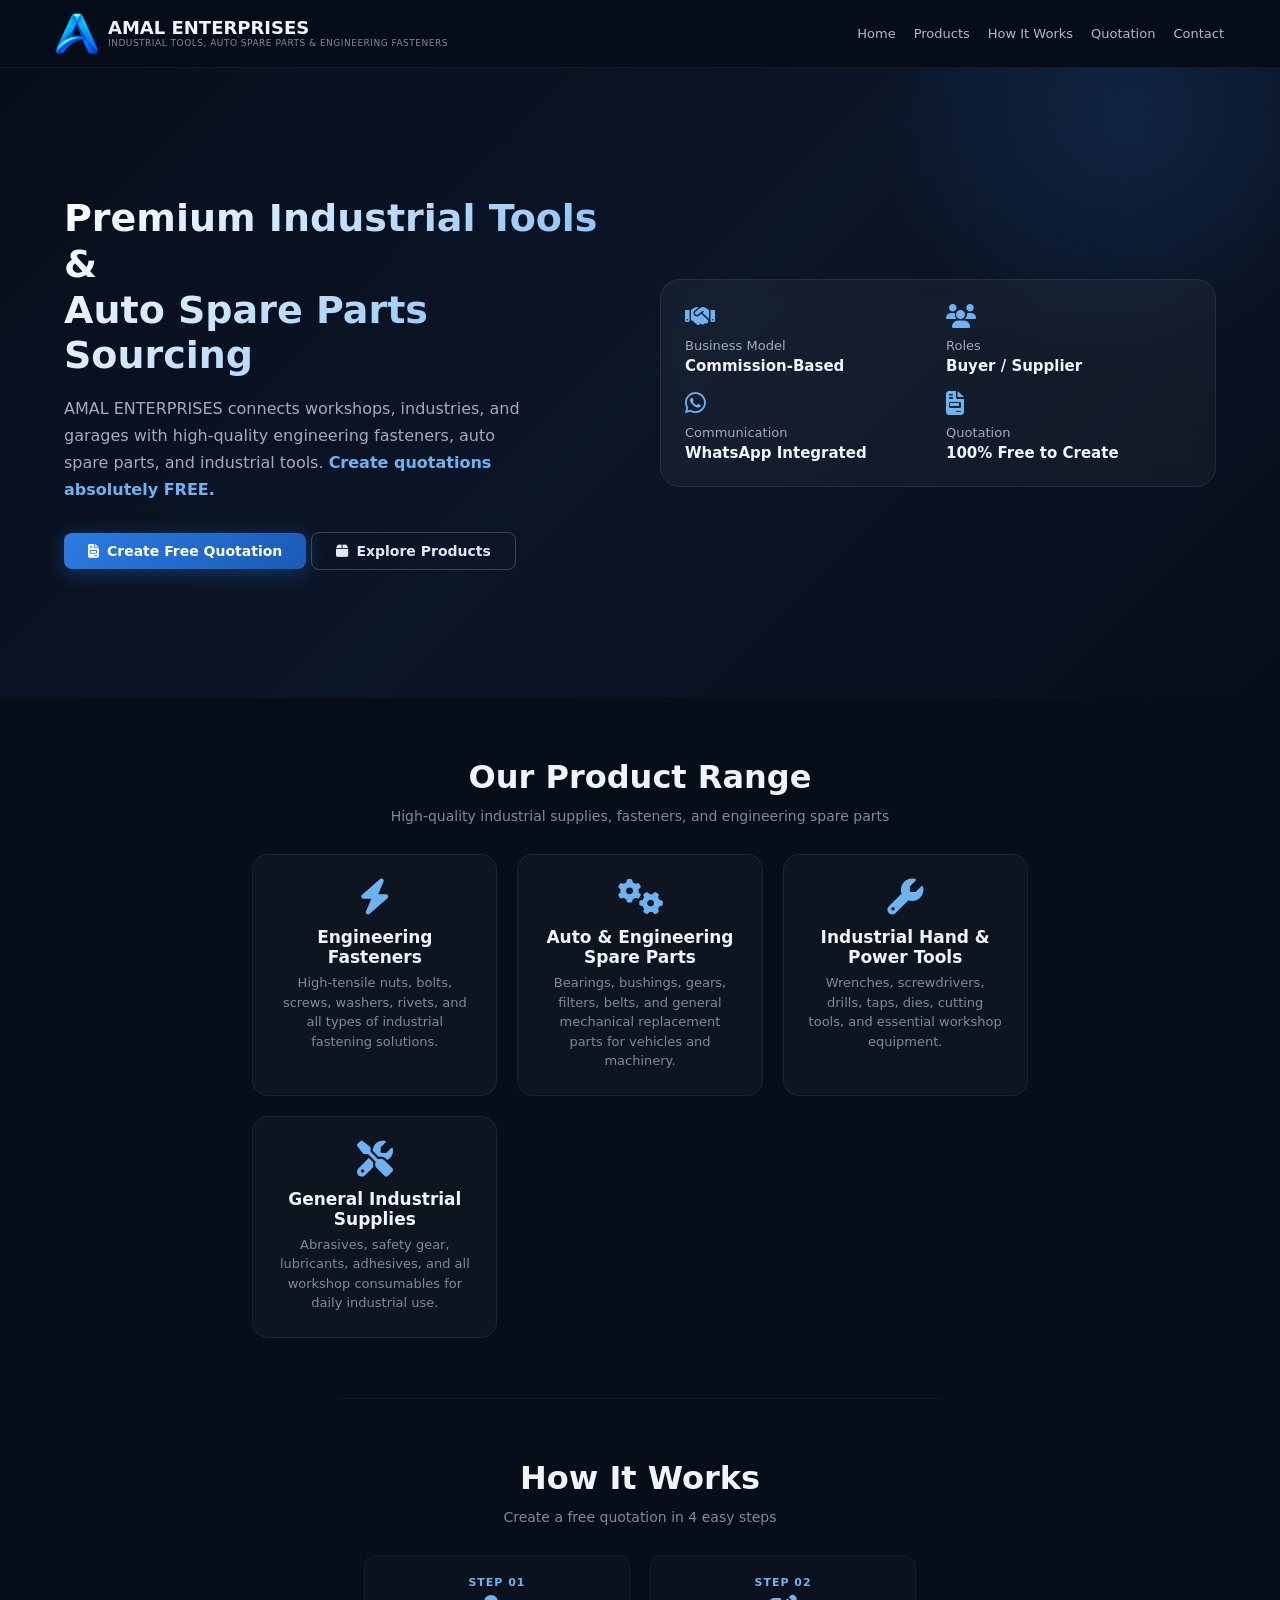
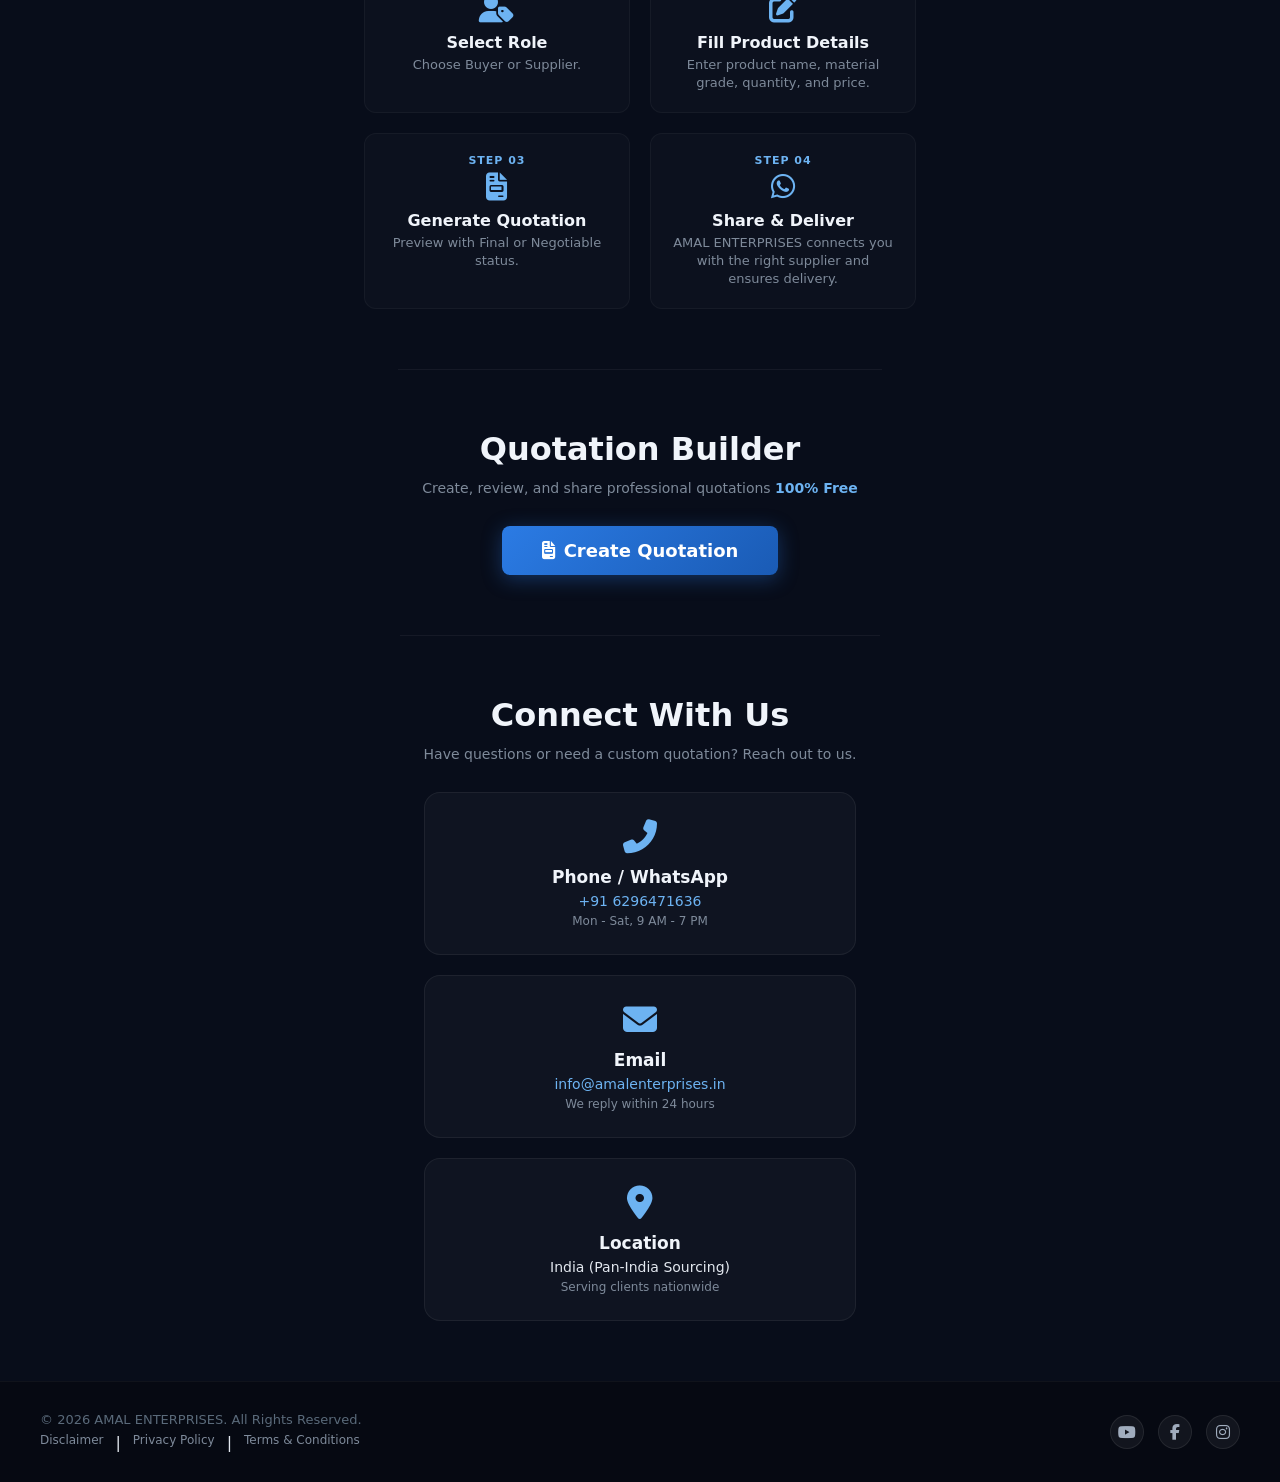
==== commit a6a3d8d6: "Update index.html" ====
--- a/index.html
+++ b/index.html
@@ -634,9 +634,8 @@
         <h2 class="section-title">Quotation Builder</h2>
         <p class="section-subtitle">Create, review, and share professional quotations <strong style="color:#6db3f2;">100% Free</strong></p>
         <a href="quotation.html" class="btn btn-primary" style="font-size:18px; padding:14px 40px;">
-            <i class="fas fa-file-invoice"></i> Launch Quotation Builder
+            <i class="fas fa-file-invoice"></i> Create Quotation
         </a>
-        <p style="margin-top:12px; color:#7e8a9a; font-size:14px;">Opens the dedicated quotation page – you can update it separately anytime.</p>
     </section>
 
     <!-- ============ CONTACT ============ -->
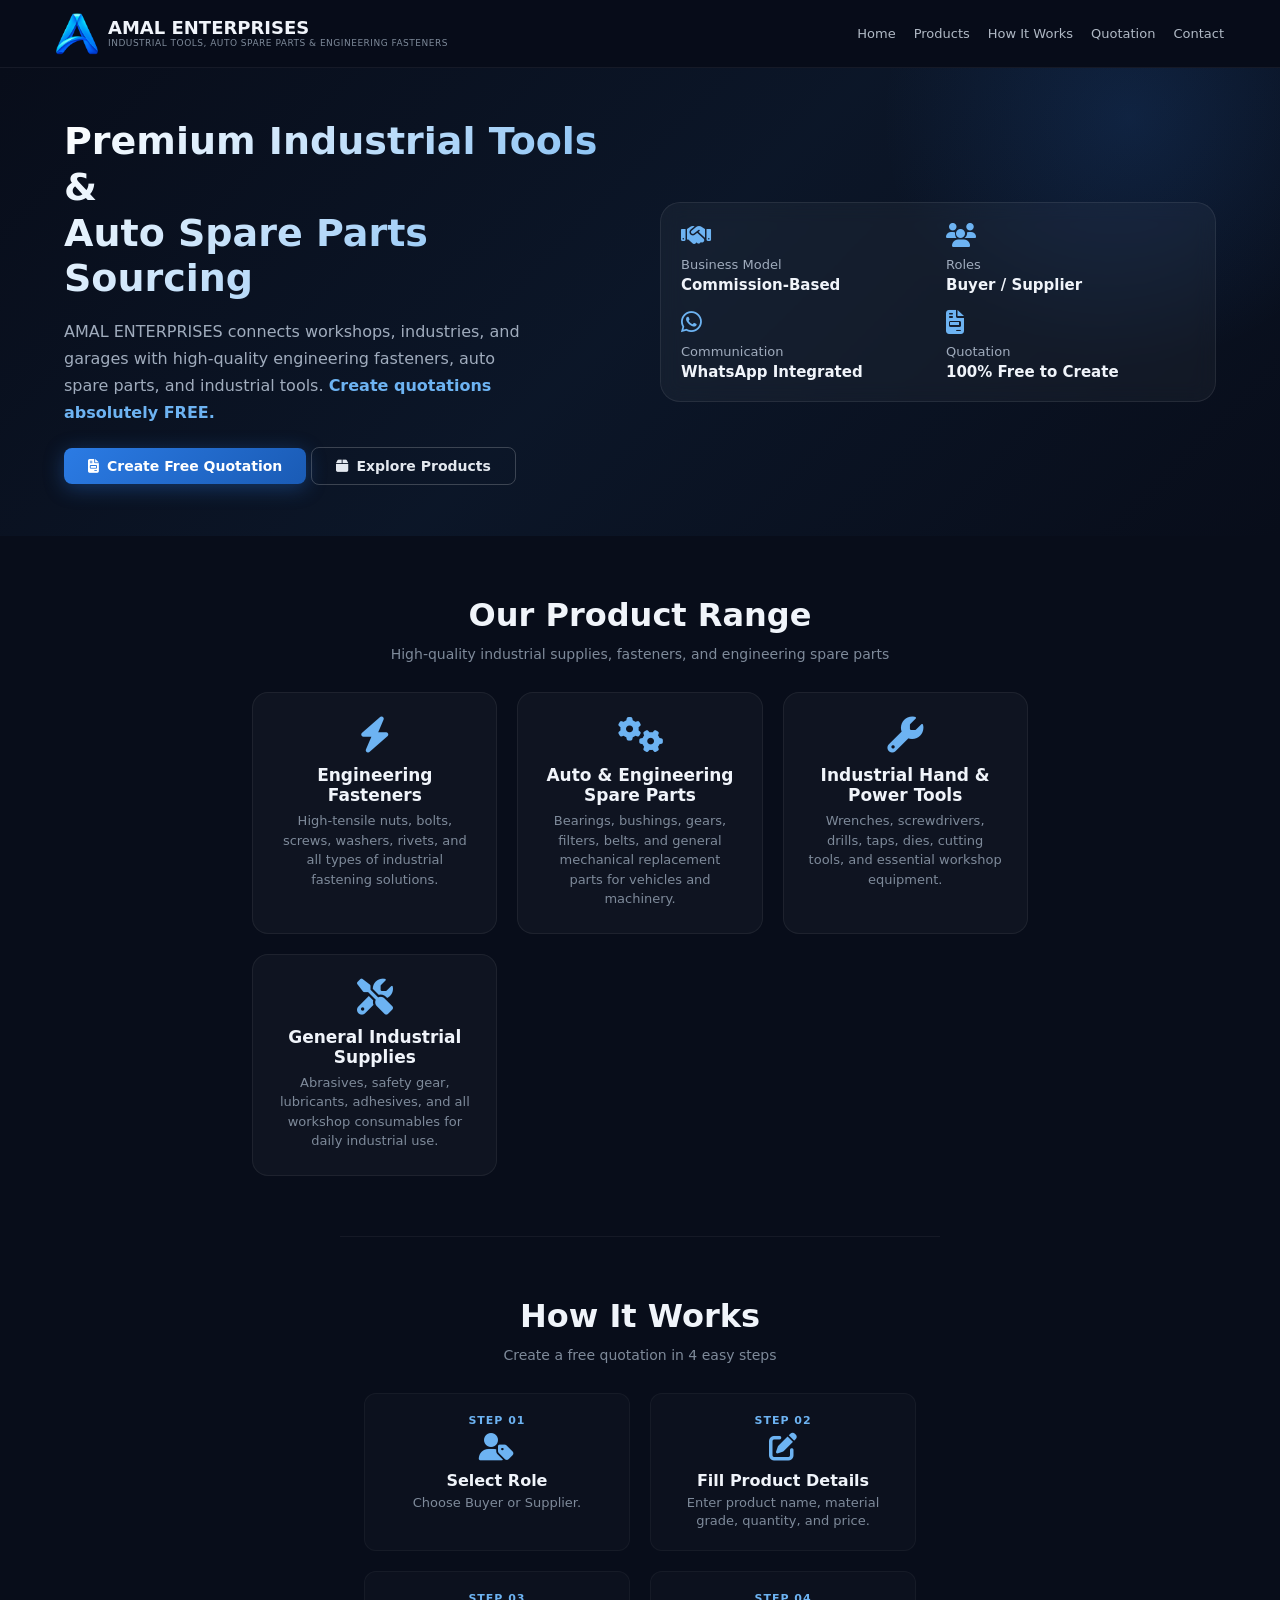
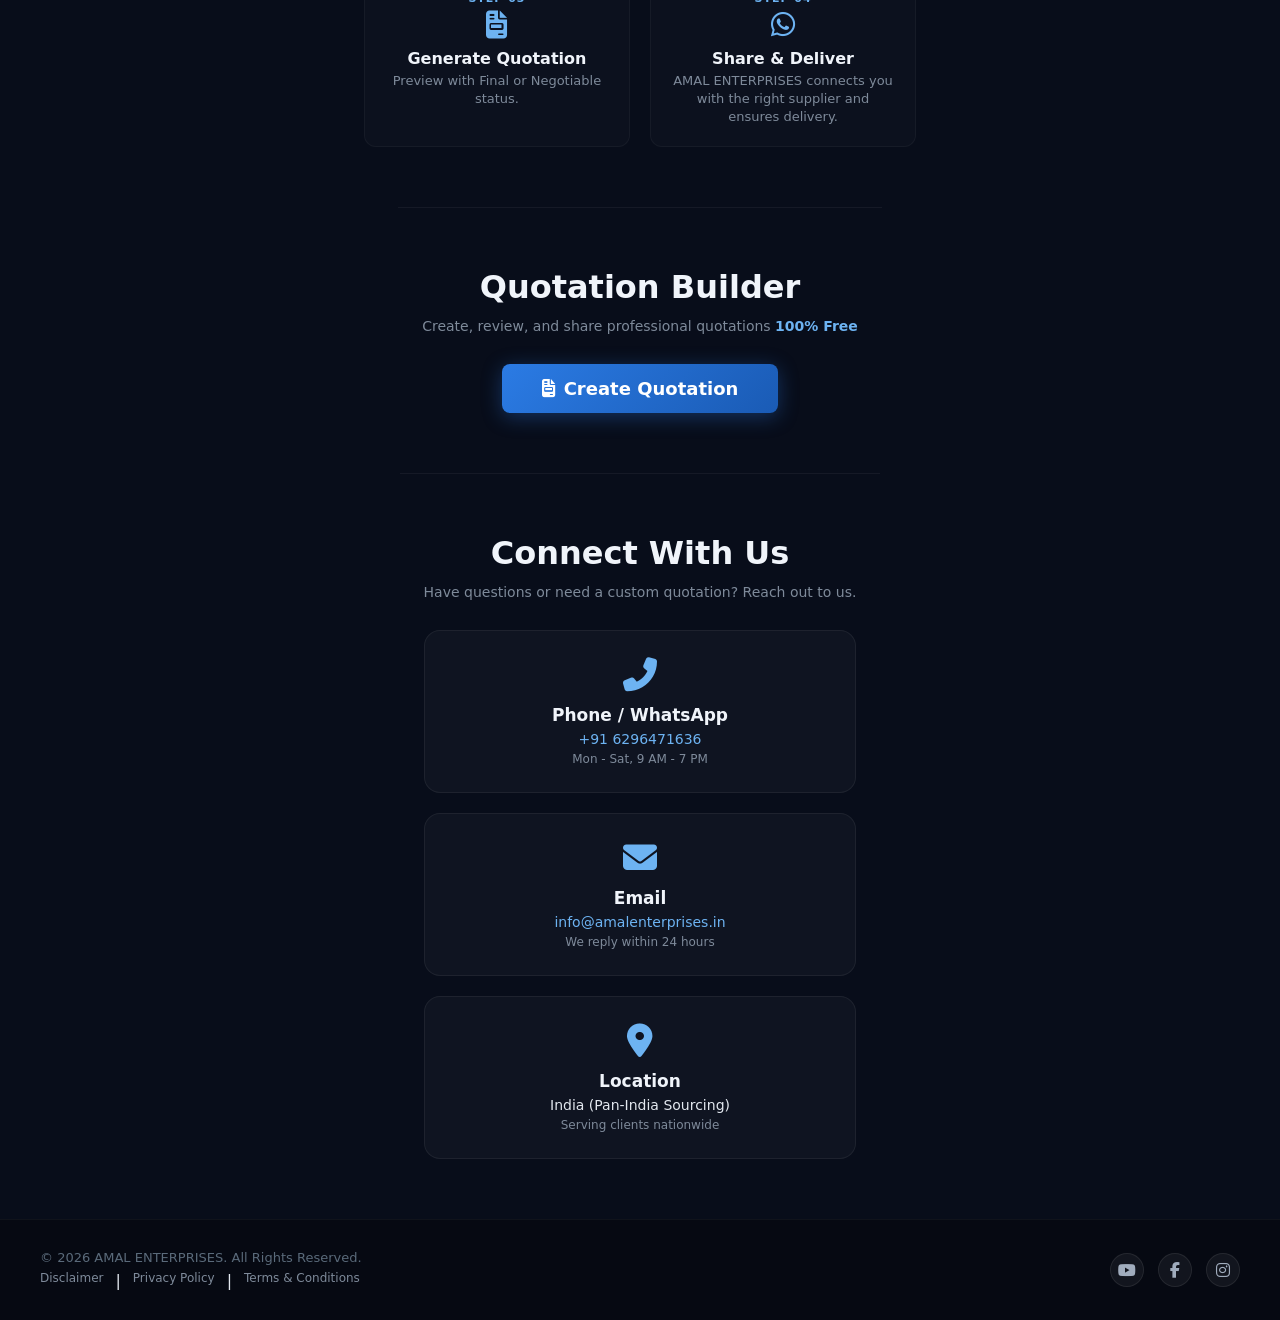
==== commit 4e4376d9: "Update index.html" ====
--- a/index.html
+++ b/index.html
@@ -109,17 +109,17 @@
         /* ============ HERO ============ */
         .hero {
             margin-top: 68px;
-            min-height: 70vh;
+            min-height: 52vh;
             display: flex;
             align-items: center;
             justify-content: center;
             position: relative;
             overflow: hidden;
             background: linear-gradient(135deg, rgba(8, 13, 26, 0.80) 0%, rgba(13, 26, 46, 0.70) 50%, rgba(8, 13, 26, 0.90) 100%),
-                url('https://images.unsplash.com/photo-1504917595217-d4dc5ebe6122?auto=format&fit=crop&w=1920&q=80');
+                url('https://commons.wikimedia.org/wiki/Special:FilePath/Tools_and_parts_are_collected_in_a_metal_bowl_at_an_automotive_workshop.jpg?width=1920');
             background-size: cover;
             background-position: center;
-            padding: 10px 0;
+            padding: 24px 0;
         }
         .hero-glow {
             position: absolute;
@@ -133,7 +133,7 @@
         }
         .hero-content {
             max-width: 1200px;
-            padding: 20px 24px;
+            padding: 14px 24px;
             position: relative;
             display: grid;
             grid-template-columns: 1fr 1fr;
@@ -521,6 +521,56 @@
                 text-align: center;
             }
         }
+    
+        /* ============ COMPACT HERO UPDATE ============ */
+        .hero {
+            min-height: 52vh;
+        }
+
+        .hero-content {
+            padding-top: 14px;
+            padding-bottom: 14px;
+        }
+
+        .hero-text p {
+            margin-bottom: 20px;
+        }
+
+        .hero-card {
+            padding: 20px;
+        }
+
+        @media (max-width: 768px) {
+            .hero {
+                min-height: 46vh;
+                margin-top: 60px;
+                padding: 18px 0;
+                background-position: center;
+            }
+
+            .hero-content {
+                padding: 12px 18px;
+                gap: 24px;
+            }
+
+            .hero-text h2 {
+                font-size: 30px;
+                margin-bottom: 12px;
+            }
+
+            .hero-text p {
+                font-size: 14px;
+                line-height: 1.55;
+                margin-bottom: 18px;
+            }
+
+            .hero-card {
+                padding: 16px;
+                border-radius: 16px;
+                gap: 12px;
+            }
+        }
+
     </style>
 </head>
 <body>
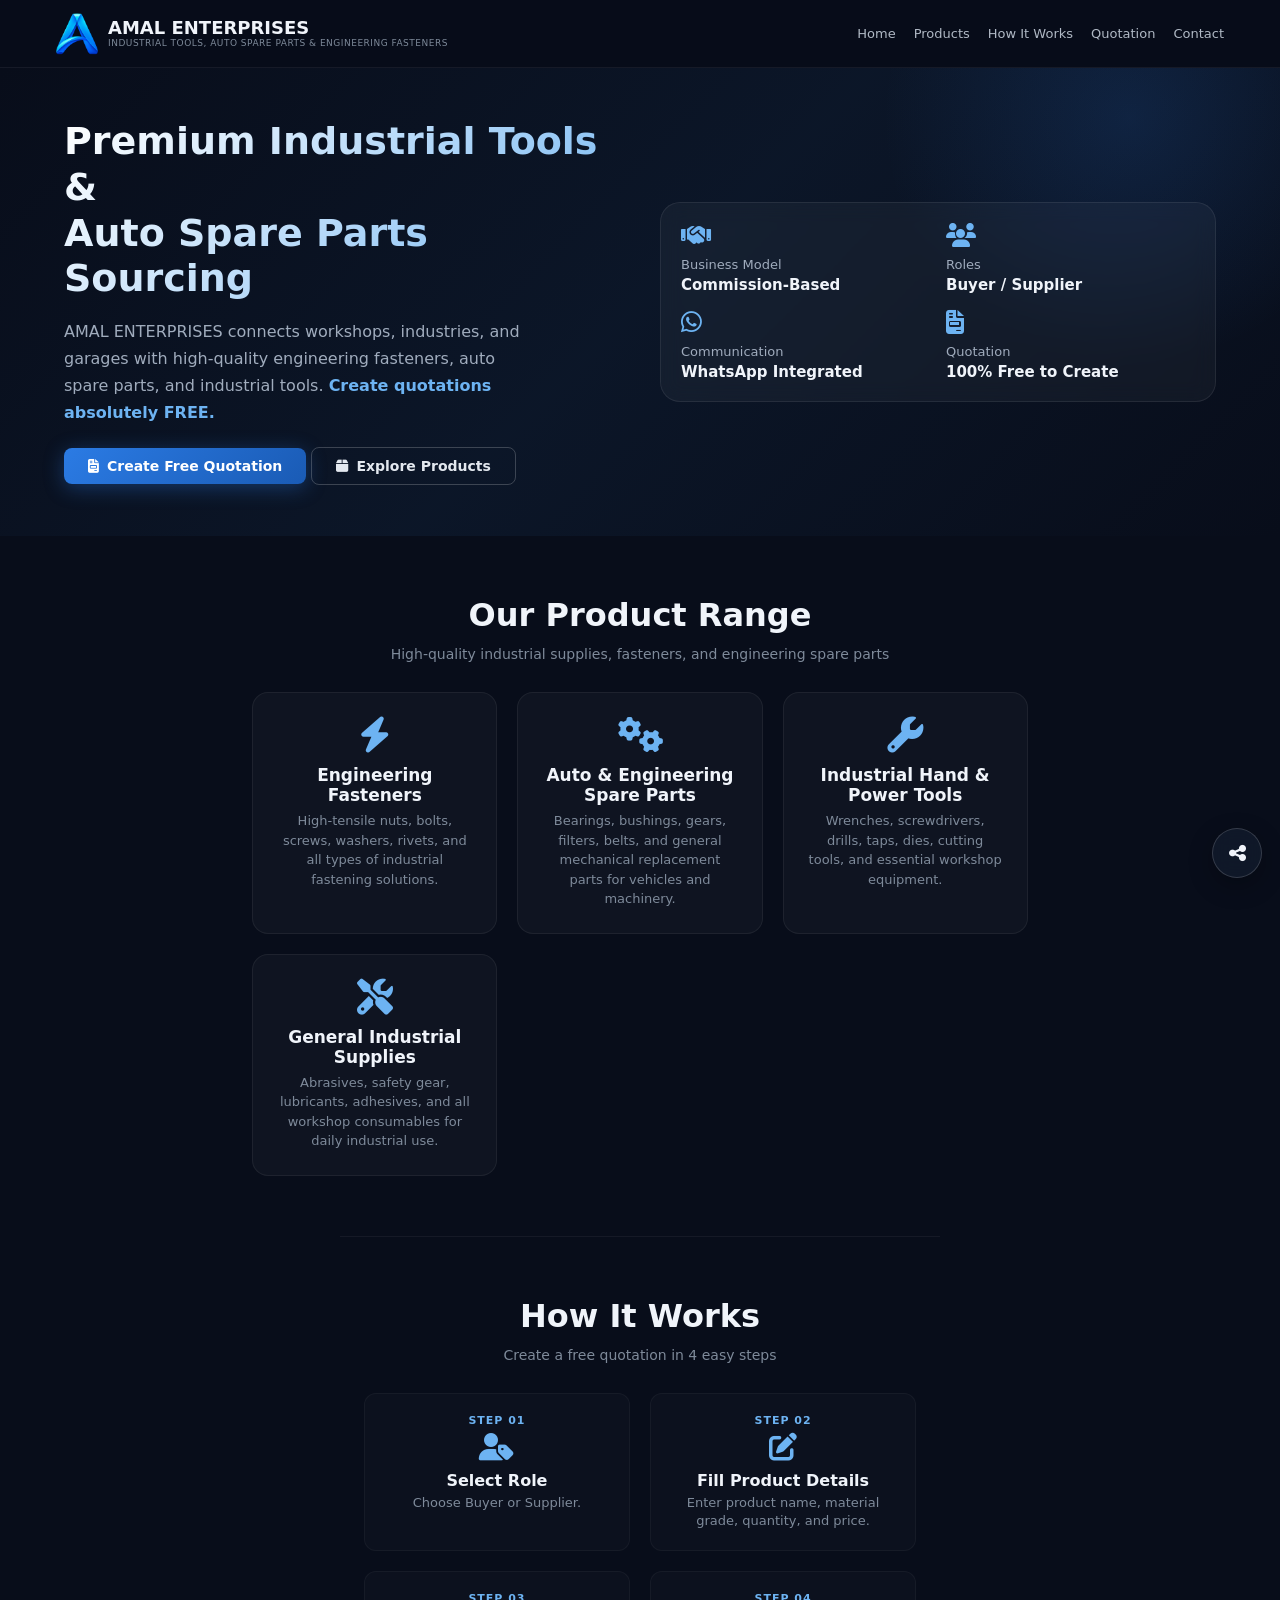
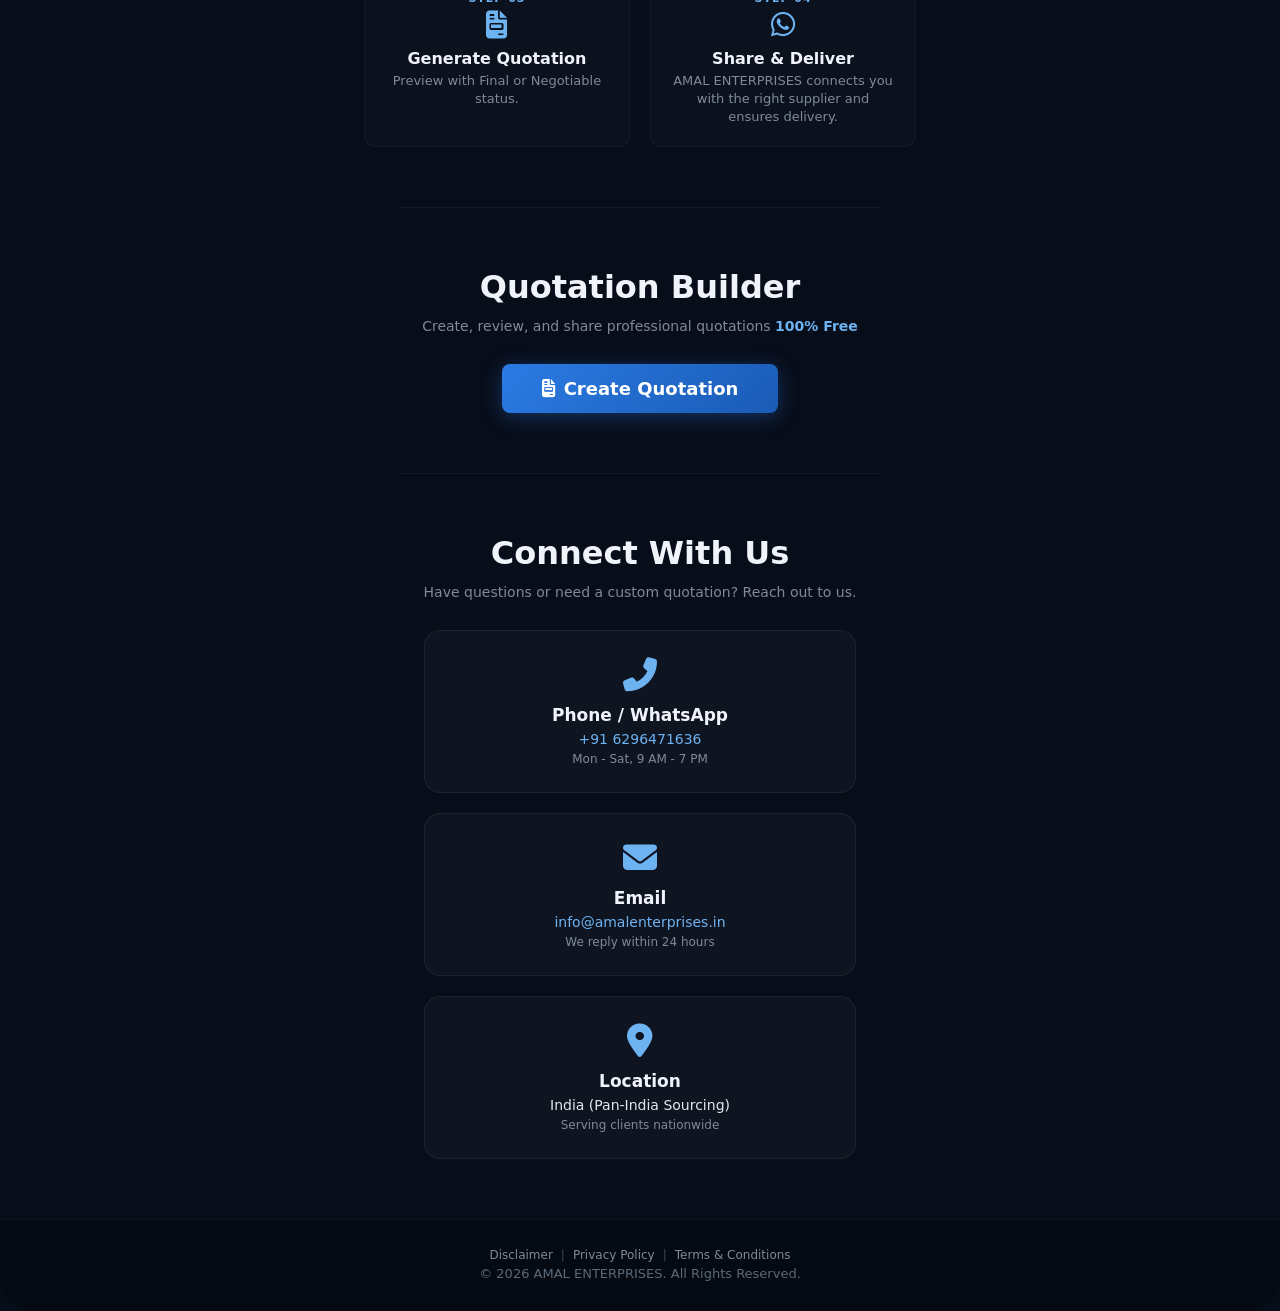
==== commit a8ab066e: "index.html" ====
--- a/index.html
+++ b/index.html
@@ -245,6 +245,11 @@
             padding: 24px;
             text-align: center;
             transition: 0.3s;
+            min-height: 210px;
+            display: flex;
+            flex-direction: column;
+            align-items: center;
+            justify-content: flex-start;
         }
         .product-card:hover {
             transform: translateY(-4px);
@@ -366,58 +371,49 @@
         /* ============ FOOTER ============ */
         footer {
             margin-top: auto;
-            padding: 30px 24px;
-            background: rgba(0, 0, 0, 0.3);
+            padding: 28px 24px 30px;
+            background: rgba(0, 0, 0, 0.30);
             border-top: 1px solid rgba(255, 255, 255, 0.04);
+            border-radius: 0 0 32px 32px;
         }
         .footer-inner {
             max-width: 1200px;
             margin: 0 auto;
             display: flex;
-            justify-content: space-between;
+            justify-content: center;
             align-items: center;
             flex-wrap: wrap;
-            gap: 20px;
-        }
-        .footer-inner .copyright {
-            color: #5a6a7a;
-            font-size: 13px;
-        }
-        .legal-links {
-            display: flex;
-            gap: 12px;
+            gap: 8px 20px;
+            text-align: center;
+        }
+        .footer-left {
+            display: flex;
+            flex-direction: column;
+            align-items: center;
+            gap: 4px;
+        }
+        .footer-left .legal-links {
+            display: flex;
+            gap: 8px;
             flex-wrap: wrap;
-            margin-top: 6px;
-        }
-        .legal-links a {
+            justify-content: center;
+        }
+        .footer-left .legal-links a {
             color: #7e8a9a;
             font-size: 12px;
             text-decoration: none;
             transition: 0.3s;
         }
-        .legal-links a:hover {
+        .footer-left .legal-links a:hover {
             color: #6db3f2;
         }
-        .social-links {
-            display: flex;
-            gap: 14px;
-        }
-        .social-links a {
-            width: 34px;
-            height: 34px;
-            display: flex;
-            align-items: center;
-            justify-content: center;
-            border-radius: 50%;
-            background: rgba(255, 255, 255, 0.05);
-            border: 1px solid rgba(255, 255, 255, 0.08);
-            color: #a0acbd;
-            text-decoration: none;
-            transition: 0.3s;
-        }
-        .social-links a:hover {
-            border-color: #6db3f2;
-            color: #6db3f2;
+        .footer-left .legal-links .sep {
+            color: #3a4a5a;
+            font-size: 12px;
+        }
+        .footer-left .copyright {
+            color: #5a6a7a;
+            font-size: 13px;
         }
 
         /* ============ LEGAL MODAL ============ */
@@ -521,25 +517,21 @@
                 text-align: center;
             }
         }
-    
+
         /* ============ COMPACT HERO UPDATE ============ */
         .hero {
             min-height: 52vh;
         }
-
         .hero-content {
             padding-top: 14px;
             padding-bottom: 14px;
         }
-
         .hero-text p {
             margin-bottom: 20px;
         }
-
         .hero-card {
             padding: 20px;
         }
-
         @media (max-width: 768px) {
             .hero {
                 min-height: 46vh;
@@ -547,23 +539,19 @@
                 padding: 18px 0;
                 background-position: center;
             }
-
             .hero-content {
                 padding: 12px 18px;
                 gap: 24px;
             }
-
             .hero-text h2 {
                 font-size: 30px;
                 margin-bottom: 12px;
             }
-
             .hero-text p {
                 font-size: 14px;
                 line-height: 1.55;
                 margin-bottom: 18px;
             }
-
             .hero-card {
                 padding: 16px;
                 border-radius: 16px;
@@ -571,6 +559,42 @@
             }
         }
 
+        /* ============ FLOATING SHARE BUTTON ============ */
+        .ae-floating-share {
+            position: fixed;
+            right: 18px;
+            bottom: 22px;
+            width: 50px;
+            height: 50px;
+            border-radius: 50%;
+            border: 1px solid rgba(255,255,255,0.16);
+            background: rgba(17,26,42,0.92);
+            color: #f0f4fa;
+            display: flex;
+            align-items: center;
+            justify-content: center;
+            font-size: 19px;
+            cursor: pointer;
+            z-index: 9998;
+            box-shadow: 0 8px 24px rgba(0,0,0,0.28);
+            backdrop-filter: blur(10px);
+            transition: transform .25s ease, border-color .25s ease, background .25s ease;
+        }
+        .ae-floating-share:hover {
+            transform: translateY(-3px) scale(1.04);
+            border-color: #6db3f2;
+            background: rgba(17,26,42,0.98);
+        }
+        .ae-floating-share:active { transform: scale(.96); }
+        @media (max-width: 600px) {
+            .ae-floating-share {
+                width: 46px;
+                height: 46px;
+                right: 14px;
+                bottom: 16px;
+                font-size: 17px;
+            }
+        }
     </style>
 </head>
 <body>
@@ -717,21 +741,24 @@
     <!-- ============ FOOTER ============ -->
     <footer>
         <div class="footer-inner">
-            <div>
+            <div class="footer-left">
+                <div class="legal-links">
+                    <a href="#" onclick="openLegalModal('disclaimer'); return false;">Disclaimer</a>
+                    <span class="sep">|</span>
+                    <a href="#" onclick="openLegalModal('privacy'); return false;">Privacy Policy</a>
+                    <span class="sep">|</span>
+                    <a href="#" onclick="openLegalModal('terms'); return false;">Terms &amp; Conditions</a>
+                </div>
                 <div class="copyright">&copy; <span id="currentYear"></span> AMAL ENTERPRISES. All Rights Reserved.</div>
-                <div class="legal-links">
-                    <a href="#" onclick="openLegalModal('disclaimer')">Disclaimer</a> |
-                    <a href="#" onclick="openLegalModal('privacy')">Privacy Policy</a> |
-                    <a href="#" onclick="openLegalModal('terms')">Terms &amp; Conditions</a>
-                </div>
-            </div>
-            <div class="social-links">
-                <a href="#" aria-label="YouTube"><i class="fab fa-youtube"></i></a>
-                <a href="#" aria-label="Facebook"><i class="fab fa-facebook-f"></i></a>
-                <a href="#" aria-label="Instagram"><i class="fab fa-instagram"></i></a>
             </div>
         </div>
     </footer>
+
+    <!-- FLOATING SHARE -->
+    <button class="ae-floating-share" type="button" id="aeFloatingShare"
+            aria-label="Share AMAL ENTERPRISES" title="Share">
+        <i class="fas fa-share-alt"></i>
+    </button>
 
     <!-- ============ LEGAL MODAL ============ -->
     <div id="legalModal" class="legal-modal-overlay">
@@ -791,6 +818,34 @@
         document.getElementById("legalModal").addEventListener("click", function(e) {
             if (e.target === this) closeLegalModal();
         });
+
+        // --- Floating Share ---
+        (function () {
+            var btn = document.getElementById("aeFloatingShare");
+            if (!btn) return;
+            btn.addEventListener("click", function () {
+                if (navigator.share) {
+                    navigator.share({
+                        title: "AMAL ENTERPRISES",
+                        text: "AMAL ENTERPRISES — Industrial Tools, Auto Spare Parts & Engineering Fasteners",
+                        url: window.location.href
+                    }).catch(function () {});
+                } else if (navigator.clipboard && window.isSecureContext) {
+                    navigator.clipboard.writeText(window.location.href)
+                        .then(function () { alert("Share link copied."); })
+                        .catch(function () {});
+                } else {
+                    var t = document.createElement("input");
+                    t.value = window.location.href;
+                    document.body.appendChild(t);
+                    t.select();
+                    try { document.execCommand("copy"); } catch (e) {}
+                    document.body.removeChild(t);
+                    alert("Share link copied.");
+                }
+            });
+        })();
     </script>
+
 </body>
 </html>
